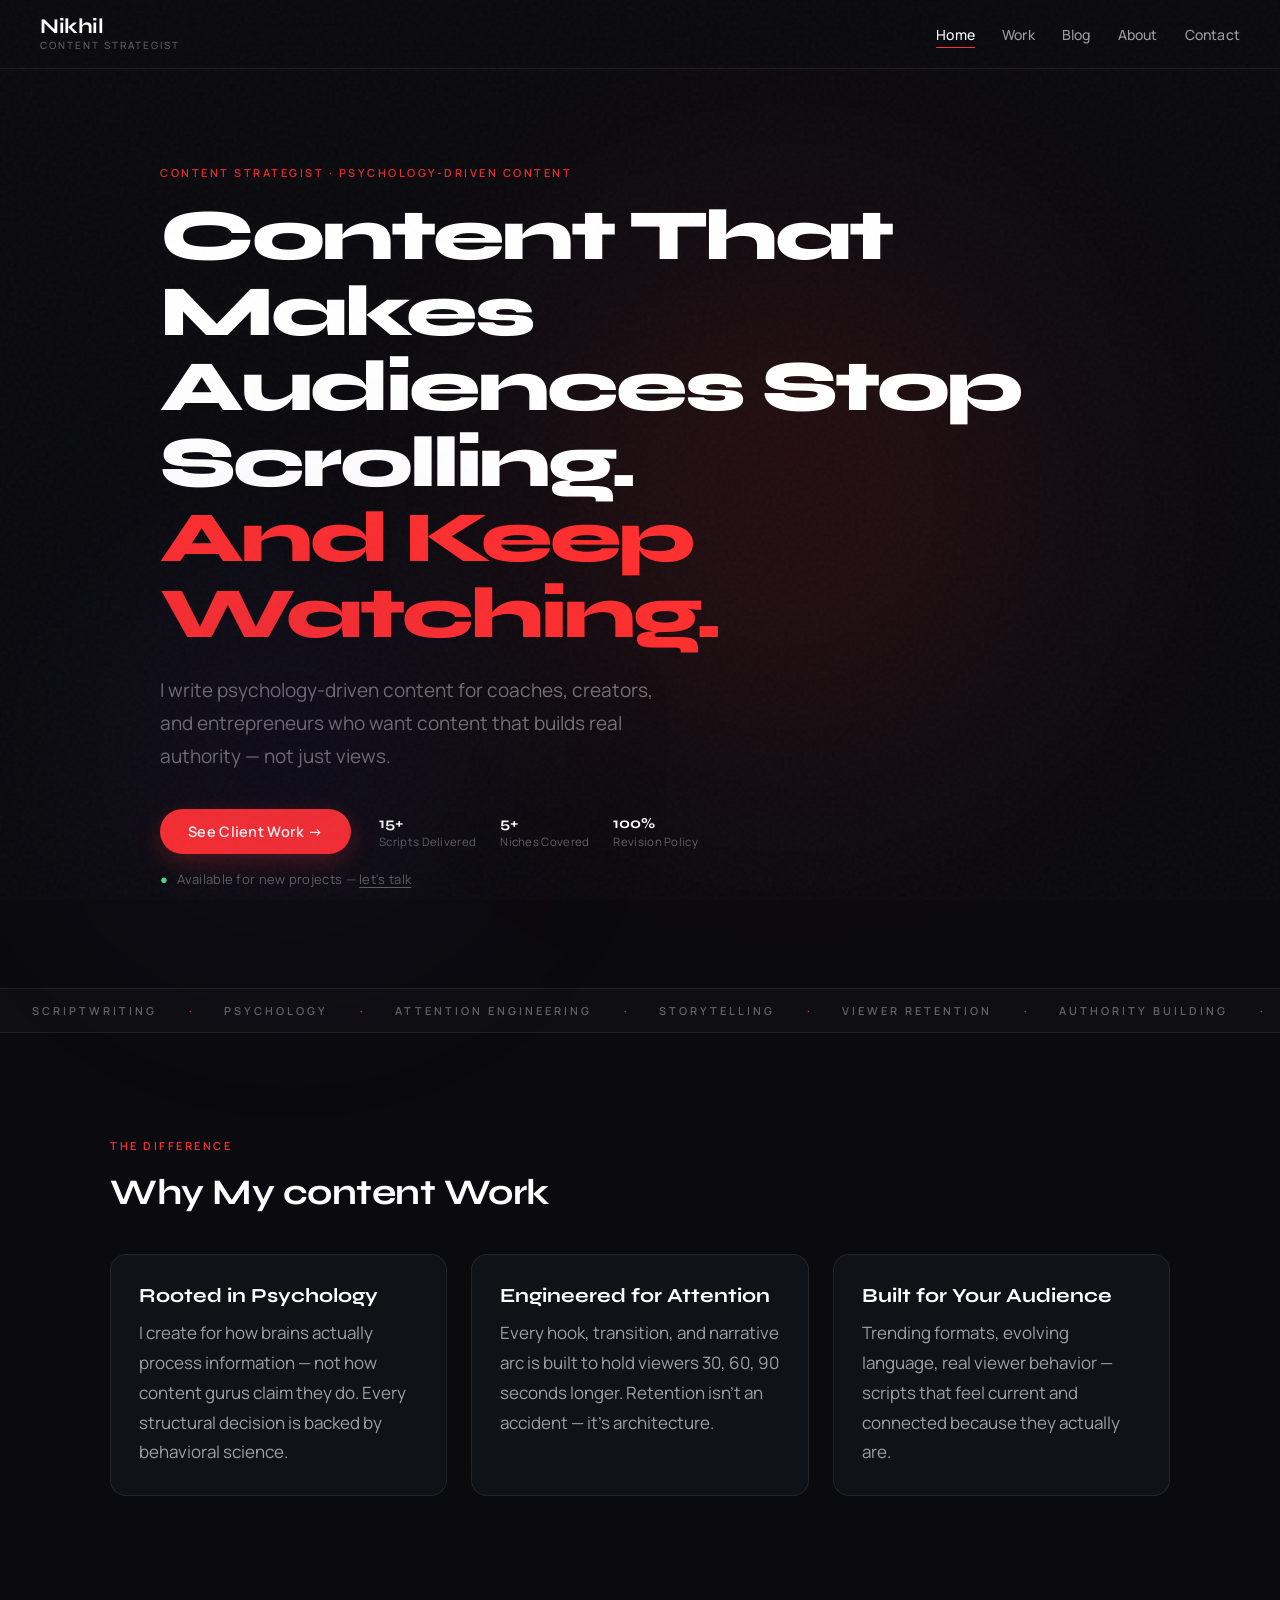
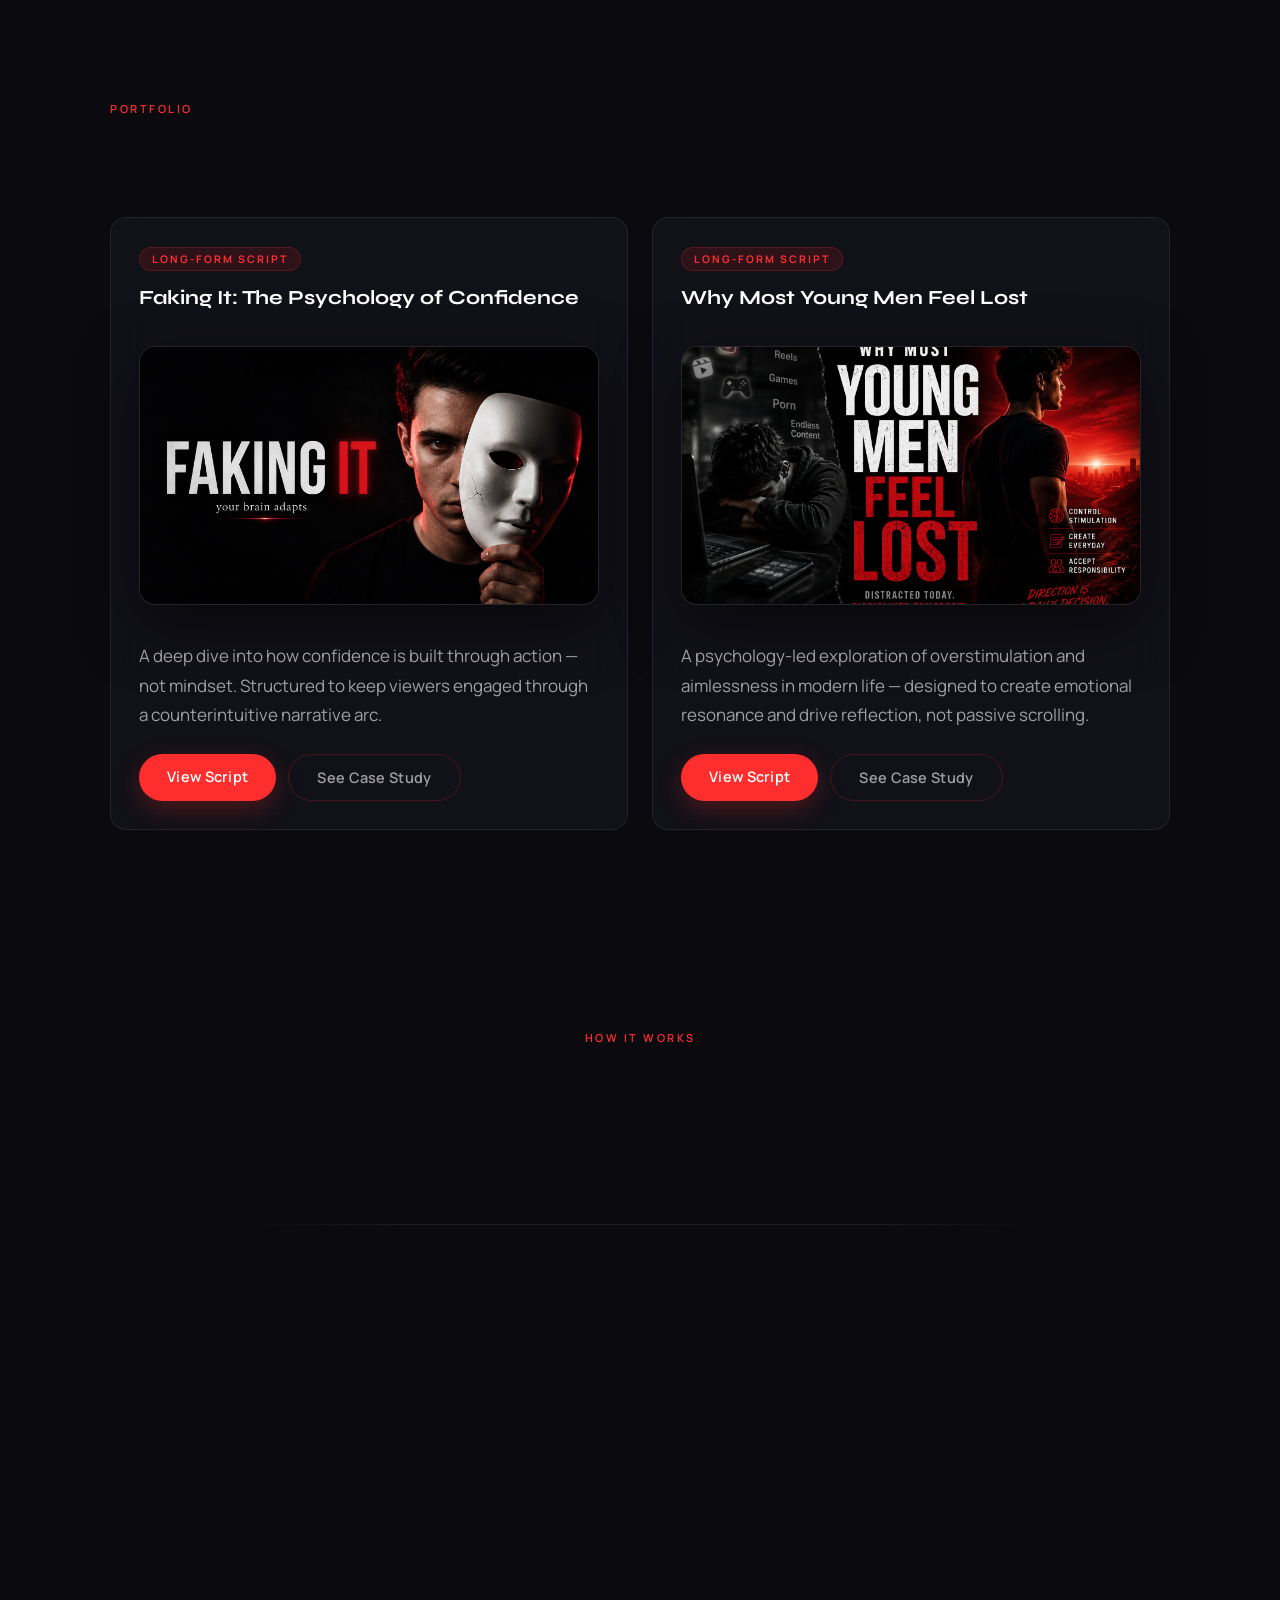
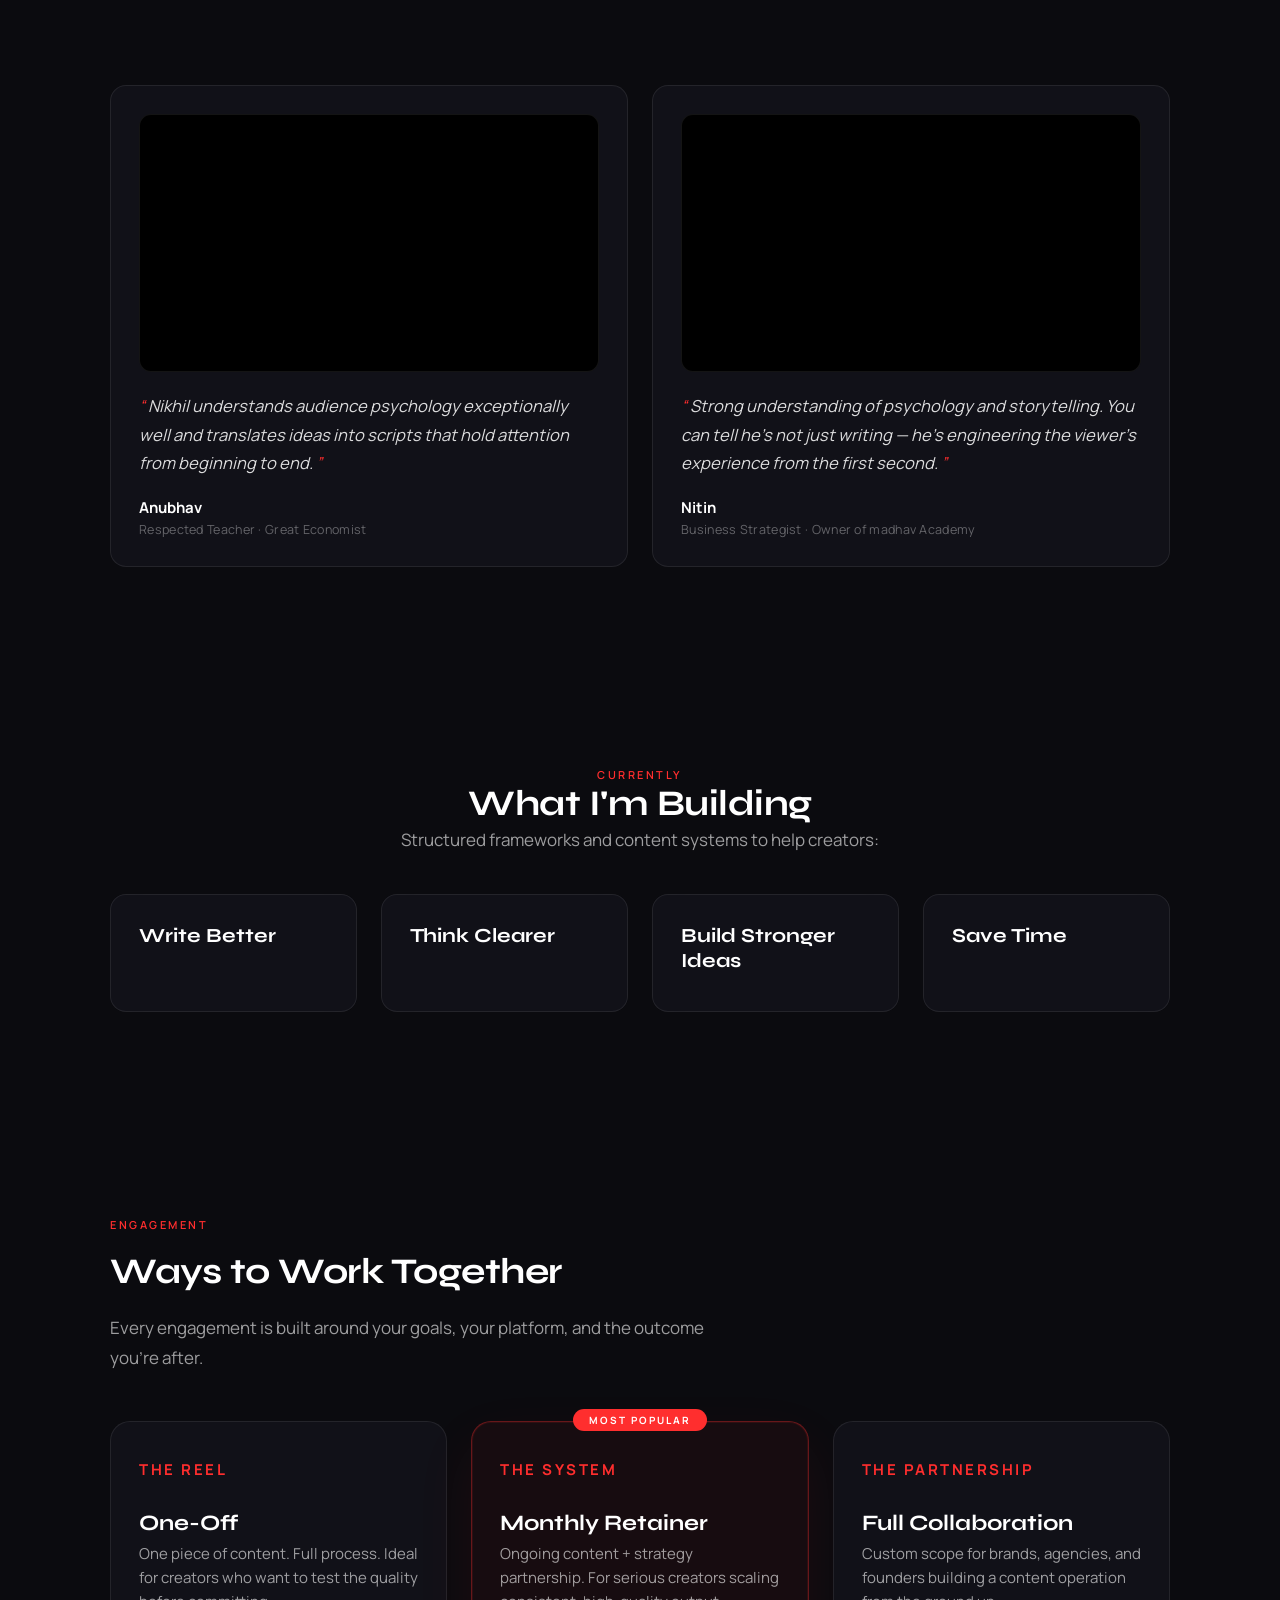
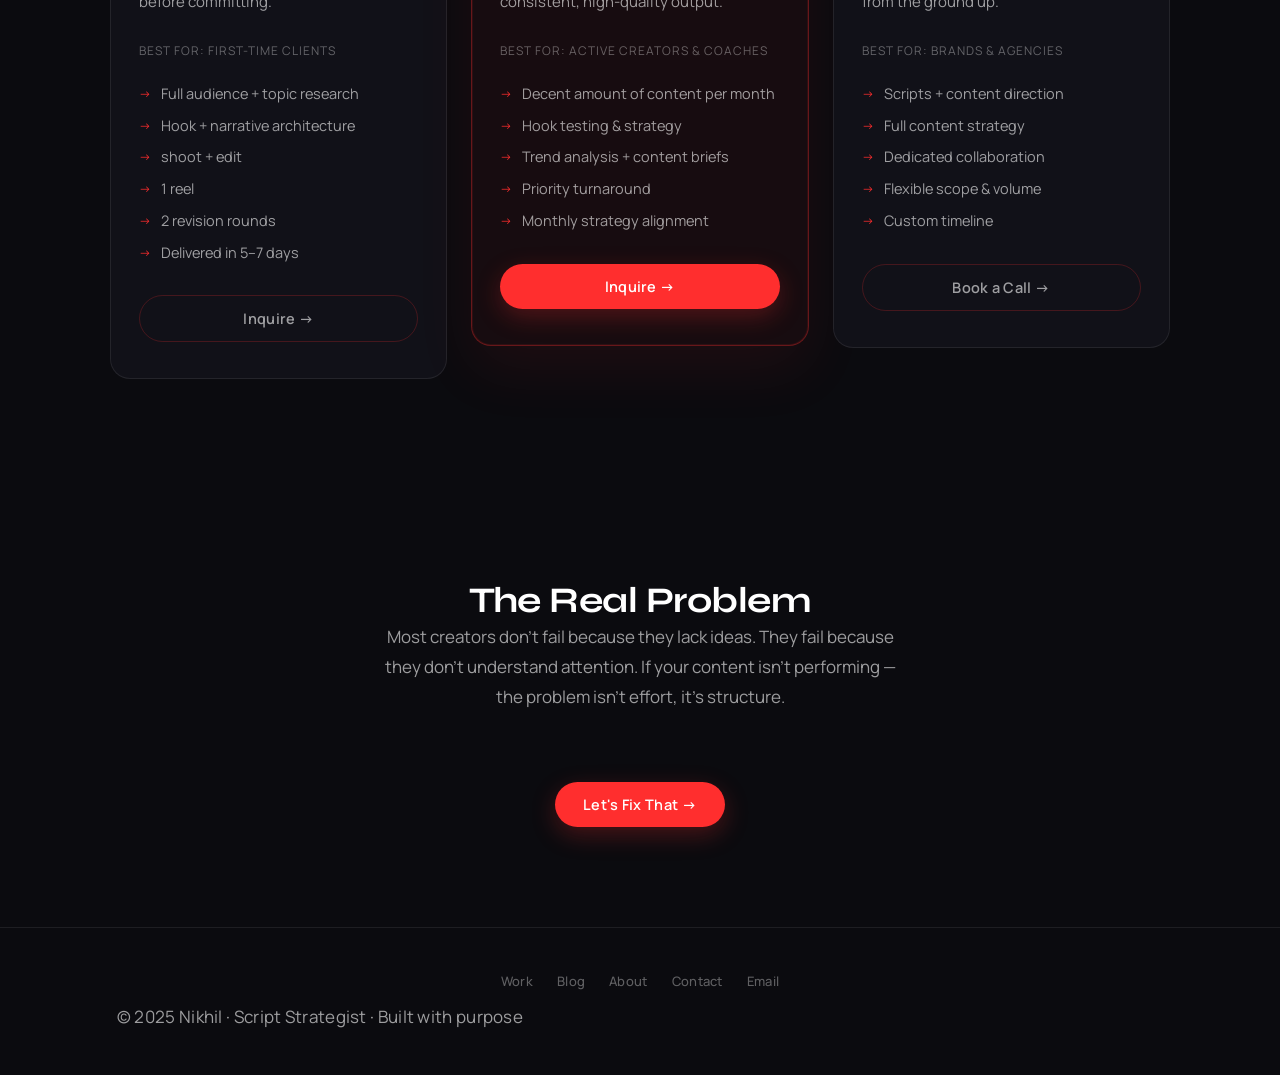
==== index.html @ 1e0948a0 "Merge pull request #1 from nikhildhakad514-cmd/vercel/install-vercel-web-analytics-rspu2h Install Ve" ====
<!doctype html>
<html lang="en">
  <head>
    <meta charset="UTF-8" />
    <meta name="viewport" content="width=device-width, initial-scale=1.0" />
    <title>Nikhil – Content Strategist</title>
    <meta
      name="description"
      content="Psychology-driven content for coaches, creators, and entrepreneurs who want content that builds authority and converts."
    />

    <link rel="stylesheet" href="assets/css/style.css" />
    <link
      href="https://fonts.googleapis.com/css2?family=Syne:wght@700;800&family=Manrope:wght@400;500;600;700&display=swap"
      rel="stylesheet"
    />
    <script defer src="https://cdn.vercel-insights.com/v1/script.js"></script>
  </head>

  <body>
    <div id="progress-bar"></div>
    <div id="nav-overlay" class="nav-overlay"></div>

    <!-- ─── NAV ─────────────────────────────────── -->
    <nav>
      <a href="index.html" class="nav-brand">
        <h2>Nikhil</h2>
        <span>Content Strategist</span>
      </a>
      <div class="nav-links">
        <a href="index.html">Home</a>
        <a href="work.html">Work</a>
        <a href="blog.html">Blog</a>
        <a href="about.html">About</a>
        <a href="contact.html">Contact</a>
      </div>
      <button class="hamburger" id="hamburger" aria-label="Toggle menu">
        <span></span><span></span><span></span>
      </button>
    </nav>

    <!-- ─── HERO ─────────────────────────────────── -->
    <header class="hero">
      <div class="hero-content">
        <span class="eyebrow"
          >Content Strategist · Psychology-Driven Content</span
        >

        <h1>
          Content That Makes<br />
          Audiences Stop Scrolling.
          <span class="highlight">And Keep Watching.</span>
        </h1>

        <p>
          I write psychology-driven content for coaches, creators, and
          entrepreneurs who want content that builds real authority — not just
          views.
        </p>

        <div class="trust-bar">
          <a href="work.html" class="btn">See Client Work →</a>
          <div class="trust-stats">
            <div class="trust-stat">
              <strong>15+</strong>
              <span>Scripts Delivered</span>
            </div>
            <div class="trust-stat">
              <strong>5+</strong>
              <span>Niches Covered</span>
            </div>
            <div class="trust-stat">
              <strong>100%</strong>
              <span>Revision Policy</span>
            </div>
          </div>
        </div>

        <small class="hero-availability">
          <span>●</span> Available for new projects —
          <a
            href="contact.html"
            style="
              color: inherit;
              text-decoration: underline;
              text-underline-offset: 3px;
            "
            >let's talk</a
          >
        </small>
      </div>
    </header>

    <!-- ─── MARQUEE ──────────────────────────────── -->
    <div class="marquee-wrap">
      <div class="marquee-track">
        <!-- duplicated for seamless loop -->
        <span>Scriptwriting</span><span class="dot">·</span>
        <span>Psychology</span><span class="dot">·</span>
        <span>Attention Engineering</span><span class="dot">·</span>
        <span>Storytelling</span><span class="dot">·</span>
        <span>Viewer Retention</span><span class="dot">·</span>
        <span>Authority Building</span><span class="dot">·</span>
        <span>Hook Architecture</span><span class="dot">·</span>
        <span>Content Strategy</span><span class="dot">·</span>
        <span>Scriptwriting</span><span class="dot">·</span>
        <span>Psychology</span><span class="dot">·</span>
        <span>Attention Engineering</span><span class="dot">·</span>
        <span>Storytelling</span><span class="dot">·</span>
        <span>Viewer Retention</span><span class="dot">·</span>
        <span>Authority Building</span><span class="dot">·</span>
        <span>Hook Architecture</span><span class="dot">·</span>
        <span>Content Strategy</span><span class="dot">·</span>
      </div>
    </div>

    <!-- ─── WHY MY CONTENT WORKS ───────────────────── -->
    <section class="section">
      <span class="eyebrow reveal">The Difference</span>
      <h2 class="reveal">Why My content Work</h2>

      <div class="grid">
        <div class="card reveal delay-1">
          <h3>Rooted in Psychology</h3>
          <p>
            I create for how brains actually process information — not how
            content gurus claim they do. Every structural decision is backed by
            behavioral science.
          </p>
        </div>

        <div class="card reveal delay-2">
          <h3>Engineered for Attention</h3>
          <p>
            Every hook, transition, and narrative arc is built to hold viewers
            30, 60, 90 seconds longer. Retention isn't an accident — it's
            architecture.
          </p>
        </div>

        <div class="card reveal delay-3">
          <h3>Built for Your Audience</h3>
          <p>
            Trending formats, evolving language, real viewer behavior — scripts
            that feel current and connected because they actually are.
          </p>
        </div>
      </div>
    </section>

    <!-- ─── FEATURED WORK ────────────────────────── -->
    <section class="section">
      <span class="eyebrow reveal">Portfolio</span>
      <h2 class="reveal">Featured Work</h2>

      <div class="grid featured">
        <div class="card reveal delay-1">
          <span class="pill">Long-Form Script</span>
          <h3>Faking It: The Psychology of Confidence</h3>
          <div class="media">
            <img
              src="assets/images/thumbnails/confidence-thumbnail.png"
              alt="Faking It — Psychology of Confidence"
            />
          </div>
          <p>
            A deep dive into how confidence is built through action — not
            mindset. Structured to keep viewers engaged through a
            counterintuitive narrative arc.
          </p>
          <div class="btn-group">
            <a
              href="https://docs.google.com/document/d/1W8Jc-2mYIOs7IJUMzt-JhUvn9xzqc0jj/edit?usp=sharing&ouid=113251071413634714979&rtpof=true&sd=true"
              class="btn"
              target="_blank"
              rel="noopener"
              >View Script</a
            >
            <a href="work.html" class="btn btn-outline">See Case Study</a>
          </div>
        </div>

        <div class="card reveal delay-2">
          <span class="pill">Long-Form Script</span>
          <h3>Why Most Young Men Feel Lost</h3>
          <div class="media">
            <img
              src="assets/images/thumbnails/young-man-mindset-thumbnail.png"
              alt="Why Most Young Men Feel Lost"
            />
          </div>
          <p>
            A psychology-led exploration of overstimulation and aimlessness in
            modern life — designed to create emotional resonance and drive
            reflection, not passive scrolling.
          </p>
          <div class="btn-group">
            <a
              href="https://www.notion.so/Why-Most-Young-Men-Feel-Lost-314af10f981580dea0f2f09f4585be9f?source=copy_link"
              class="btn"
              target="_blank"
              rel="noopener"
              >View Script</a
            >
            <a href="work.html" class="btn btn-outline">See Case Study</a>
          </div>
        </div>
      </div>
    </section>

    <!-- ─── PROCESS ──────────────────────────────── -->
    <section class="section">
      <span
        class="eyebrow reveal center-text"
        style="display: block; text-align: center"
        >How It Works</span
      >
      <h2 class="reveal center-text">My Process</h2>
      <p class="center-text reveal delay-1">
        Every script follows a structured, research-first process — built for
        your audience, your platform, and your goals.
      </p>

      <div class="process-steps">
        <div class="process-step reveal delay-1">
          <div class="step-num">01</div>
          <h3>Research</h3>
          <p>
            Deep dive into your audience's psychology, pain points, and
            vocabulary.
          </p>
        </div>
        <div class="process-step reveal delay-2">
          <div class="step-num">02</div>
          <h3>Architect</h3>
          <p>
            Build the hook, narrative arc, and retention structure before
            writing a word.
          </p>
        </div>
        <div class="process-step reveal delay-3">
          <div class="step-num">03</div>
          <h3>Create</h3>
          <p>Draft with precision — every line earns its place or gets cut.</p>
        </div>
        <div class="process-step reveal delay-4">
          <div class="step-num">04</div>
          <h3>Refine</h3>
          <p>
            Two revision rounds included. Delivered sharp, clear, and ready to
            record.
          </p>
        </div>
      </div>
    </section>

    <!-- ─── TESTIMONIALS ─────────────────────────── -->
    <section class="section">
      <span class="eyebrow reveal">Social Proof</span>
      <h2 class="reveal">What Clients Say</h2>

      <div class="grid two-col">
        <div class="testimonial-card reveal delay-3">
          <div class="testimonial-video-wrap">
            <iframe
              width="560"
              height="315"
              src="https://www.youtube.com/embed/wnYADDPCLY8?si=pJ6XWV5UQhSWkf2z"
              title="YouTube video player"
              frameborder="0"
              allow="
                accelerometer;
                autoplay;
                clipboard-write;
                encrypted-media;
                gyroscope;
                picture-in-picture;
                web-share;
              "
              referrerpolicy="strict-origin-when-cross-origin"
              allowfullscreen
            ></iframe>
          </div>

          <p class="testimonial-quote">
            Nikhil understands audience psychology exceptionally well and
            translates ideas into scripts that hold attention from beginning to
            end.
          </p>

          <div class="testimonial-author">
            <strong>Anubhav</strong>
            <span>Respected Teacher · Great Economist </span>
          </div>
        </div>

        <div class="testimonial-card reveal delay-2">
          <div class="testimonial-video-wrap">
            <iframe
              src="https://www.youtube-nocookie.com/embed/ZOKlUUbSlhQ"
              title="Nitin Testimonial"
              loading="lazy"
              allow="
                accelerometer;
                autoplay;
                clipboard-write;
                encrypted-media;
                gyroscope;
                picture-in-picture;
                web-share;
              "
              allowfullscreen
            >
            </iframe>
          </div>

          <p class="testimonial-quote">
            Strong understanding of psychology and storytelling. You can tell
            he's not just writing — he's engineering the viewer's experience
            from the first second.
          </p>

          <div class="testimonial-author">
            <strong>Nitin</strong>
            <span>Business Strategist · Owner of madhav Academy</span>
          </div>
        </div>
      </div>
    </section>

    <!-- ─── WHAT I'M BUILDING ─────────────────────── -->
    <section class="section">
      <span
        class="eyebrow reveal center-text"
        style="display: block; text-align: center"
        >Currently</span
      >
      <h2 class="reveal center-text">What I'm Building</h2>
      <p class="center-text reveal delay-1">
        Structured frameworks and content systems to help creators:
      </p>
      <div class="grid building">
        <div class="card reveal delay-1"><h3>Write Better</h3></div>
        <div class="card reveal delay-2"><h3>Think Clearer</h3></div>
        <div class="card reveal delay-3"><h3>Build Stronger Ideas</h3></div>
        <div class="card reveal delay-4"><h3>Save Time</h3></div>
      </div>
    </section>

    <!-- ─── PACKAGES ─────────────────────────────── -->
    <section class="section">
      <span class="eyebrow reveal">Engagement</span>
      <h2 class="reveal">Ways to Work Together</h2>
      <p class="reveal delay-1">
        Every engagement is built around your goals, your platform, and the
        outcome you're after.
      </p>

      <div class="packages-grid">
        <!-- TIER 1 -->
        <div class="package-card reveal delay-1">
          <p class="package-name">The Reel</p>
          <h3>One-Off</h3>
          <p>
            One piece of content. Full process. Ideal for creators who want to
            test the quality before committing.
          </p>
          <span class="package-ideal">Best for: first-time clients</span>
          <ul class="package-features">
            <li>Full audience + topic research</li>
            <li>Hook + narrative architecture</li>
            <li>shoot + edit</li>
            <li>1 reel</li>
            <li>2 revision rounds</li>
            <li>Delivered in 5–7 days</li>
          </ul>
          <a href="contact.html" class="btn btn-outline">Inquire →</a>
        </div>

        <!-- TIER 2 — POPULAR -->
        <div class="package-card popular reveal delay-2">
          <div class="popular-badge">Most Popular</div>
          <p class="package-name">The System</p>
          <h3>Monthly Retainer</h3>
          <p>
            Ongoing content + strategy partnership. For serious creators scaling
            consistent, high-quality output.
          </p>
          <span class="package-ideal"
            >Best for: active creators &amp; coaches</span
          >
          <ul class="package-features">
            <li>Decent amount of content per month</li>
            <li>Hook testing &amp; strategy</li>
            <li>Trend analysis + content briefs</li>
            <li>Priority turnaround</li>
            <li>Monthly strategy alignment</li>
          </ul>
          <a href="contact.html" class="btn">Inquire →</a>
        </div>

        <!-- TIER 3 -->
        <div class="package-card reveal delay-3">
          <p class="package-name">The Partnership</p>
          <h3>Full Collaboration</h3>
          <p>
            Custom scope for brands, agencies, and founders building a content
            operation from the ground up.
          </p>
          <span class="package-ideal">Best for: brands &amp; agencies</span>
          <ul class="package-features">
            <li>Scripts + content direction</li>
            <li>Full content strategy</li>
            <li>Dedicated collaboration</li>
            <li>Flexible scope &amp; volume</li>
            <li>Custom timeline</li>
          </ul>
          <a href="contact.html" class="btn btn-outline">Book a Call →</a>
        </div>
      </div>
    </section>

    <!-- ─── THE PROBLEM + CTA ─────────────────────── -->
    <section class="section">
      <h2 class="reveal center-text">The Real Problem</h2>
      <p class="center-text reveal delay-1" style="max-width: 520px">
        Most creators don't fail because they lack ideas. They fail because they
        don't understand attention. If your content isn't performing — the
        problem isn't effort, it's structure.
      </p>

      <div style="text-align: center; margin-top: 40px">
        <a href="contact.html" class="btn reveal delay-2">Let's Fix That →</a>
      </div>
    </section>

    <!-- ─── FOOTER ─────────────────────────────────── -->
    <footer class="footer">
      <div class="footer-links">
        <a href="work.html">Work</a>
        <a href="blog.html">Blog</a>
        <a href="about.html">About</a>
        <a href="contact.html">Contact</a>
        <a href="mailto:nikhildhakad514@gmail.com">Email</a>
      </div>
      <p>© 2025 Nikhil · Script Strategist · Built with purpose</p>
    </footer>

    <!-- Sticky mobile CTA -->
    <div class="sticky-cta">
      <a href="contact.html" class="btn">Let's Work Together →</a>
    </div>

    <script src="assets/js/script.js"></script>
  </body>
</html>
---- assets/css/style.css ----
:root {
  --bg: #0b0b0f;
  --surface: #111116;
  --card: rgba(21, 21, 29, 0.7);
  --primary: #ff2e2e;
  --primary-dim: rgba(255, 46, 46, 0.12);
  --text: #ffffff;
  --text-muted: rgba(255, 255, 255, 0.6);
  --text-faint: rgba(255, 255, 255, 0.35);
  --border: rgba(255, 255, 255, 0.08);
  --border-hover: rgba(255, 46, 46, 0.22);
  --glow: rgba(255, 46, 46, 0.15);
  --font-display: "Syne", sans-serif;
  --font-body: "Manrope", sans-serif;
}

* {
  margin: 0;
  padding: 0;
  box-sizing: border-box;
  max-width: 100%;
}

html,
body {
  overflow-x: hidden;
  scroll-behavior: smooth;
}

body {
  font-family: var(--font-body);
  background: var(--bg);
  color: var(--text);
}

/* GRAIN OVERLAY */
body::after {
  content: "";
  position: fixed;
  inset: 0;
  background-image: url("data:image/svg+xml,%3Csvg viewBox='0 0 256 256' xmlns='http://www.w3.org/2000/svg'%3E%3Cfilter id='n'%3E%3CfeTurbulence type='fractalNoise' baseFrequency='0.9' numOctaves='4' stitchTiles='stitch'/%3E%3C/filter%3E%3Crect width='100%25' height='100%25' filter='url(%23n)'/%3E%3C/svg%3E");
  opacity: 0.032;
  pointer-events: none;
  z-index: 9998;
}

/* SCROLL PROGRESS BAR */
#progress-bar {
  position: fixed;
  top: 0;
  left: 0;
  height: 2px;
  width: 0%;
  background: var(--primary);
  z-index: 9999;
  box-shadow: 0 0 12px var(--primary);
  transition: width 0.08s linear;
}

/* ─── TYPOGRAPHY ─────────────────────────────── */

h1,
h2,
h3,
h4 {
  font-family: var(--font-display);
}

h1 {
  font-size: 72px;
  font-weight: 800;
  line-height: 1.05;
  letter-spacing: -3px;
}

h2 {
  font-size: 36px;
  margin-bottom: 20px;
  font-weight: 700;
  letter-spacing: -0.5px;
}

h3 {
  font-size: 20px;
  margin-bottom: 10px;
  font-weight: 700;
}

p {
  font-size: 17px;
  color: var(--text-muted);
  line-height: 1.75;
  max-width: 600px;
  font-weight: 400;
}

/* EYEBROW LABEL */
.eyebrow {
  display: inline-block;
  font-size: 11px;
  font-family: var(--font-body);
  letter-spacing: 2.5px;
  text-transform: uppercase;
  color: var(--primary);
  font-weight: 600;
  margin-bottom: 18px;
  opacity: 0.9;
}

/* ─── NAV ─────────────────────────────────────── */

nav {
  position: fixed;
  width: 100%;
  top: 0;
  padding: 16px 40px;
  display: flex;
  justify-content: space-between;
  align-items: center;
  background: rgba(10, 10, 15, 0.8);
  backdrop-filter: blur(20px);
  -webkit-backdrop-filter: blur(20px);
  z-index: 1000;
  border-bottom: 1px solid var(--border);
}

.nav-brand {
  display: flex;
  flex-direction: column;
  gap: 1px;
  text-decoration: none;
  color: inherit;
}

.nav-brand h2 {
  font-family: var(--font-display);
  font-size: 21px;
  margin-bottom: 0;
  letter-spacing: -0.5px;
  line-height: 1;
}

.nav-brand span {
  font-size: 10px;
  letter-spacing: 2px;
  text-transform: uppercase;
  color: var(--text-faint);
  font-family: var(--font-body);
  font-weight: 500;
}

.nav-links a {
  color: var(--text-muted);
  margin-left: 24px;
  text-decoration: none;
  font-size: 14px;
  font-weight: 500;
  position: relative;
  transition: color 0.25s;
  letter-spacing: 0.2px;
}

.nav-links a::after {
  content: "";
  position: absolute;
  bottom: -4px;
  left: 0;
  width: 0;
  height: 1.5px;
  background: var(--primary);
  transition: width 0.3s ease;
  border-radius: 2px;
}

.nav-links a:hover {
  color: white;
}
.nav-links a:hover::after,
.nav-links a.active::after {
  width: 100%;
}
.nav-links a.active {
  color: white;
}

/* HAMBURGER */
.hamburger {
  display: none;
  flex-direction: column;
  justify-content: center;
  gap: 5px;
  background: none;
  border: none;
  cursor: pointer;
  padding: 6px;
  z-index: 1002;
  flex-shrink: 0;
}

.hamburger span {
  display: block;
  width: 22px;
  height: 2px;
  background: var(--text);
  border-radius: 2px;
  transition: all 0.3s ease;
}

.hamburger.open span:nth-child(1) {
  transform: translateY(7px) rotate(45deg);
}
.hamburger.open span:nth-child(2) {
  opacity: 0;
  transform: scaleX(0);
}
.hamburger.open span:nth-child(3) {
  transform: translateY(-7px) rotate(-45deg);
}

/* ─── HERO ─────────────────────────────────────── */

.hero {
  min-height: 100vh;
  display: flex;
  align-items: center;
  max-width: 1000px;
  margin: auto;
  padding: 160px 20px 100px;
  position: relative;
}

.hero-content {
  animation: heroFadeUp 0.9s cubic-bezier(0.22, 1, 0.36, 1) forwards;
}

@keyframes heroFadeUp {
  from {
    opacity: 0;
    transform: translateY(28px);
  }
  to {
    opacity: 1;
    transform: translateY(0);
  }
}

.hero h1 span.highlight {
  display: block;
  color: var(--primary);
}

.hero > .hero-content > p {
  font-size: 19px;
  margin-top: 22px;
  opacity: 0.7;
  max-width: 520px;
}

/* TRUST BAR */
.trust-bar {
  display: flex;
  align-items: center;
  gap: 28px;
  margin-top: 36px;
  flex-wrap: wrap;
}

.trust-bar .btn {
  margin-top: 0;
}

.trust-stats {
  display: flex;
  gap: 24px;
  flex-wrap: wrap;
}

.trust-stat {
  display: flex;
  flex-direction: column;
  gap: 2px;
}

.trust-stat strong {
  font-size: 15px;
  font-weight: 700;
  color: white;
  font-family: var(--font-display);
}

.trust-stat span {
  font-size: 11.5px;
  color: var(--text-faint);
  letter-spacing: 0.3px;
}

.hero-availability {
  display: block;
  margin-top: 16px;
  font-size: 13px;
  color: var(--text-faint);
  letter-spacing: 0.3px;
}

.hero-availability span {
  color: #4ade80;
  margin-right: 6px;
}

.hero::before {
  content: "";
  position: absolute;
  width: 700px;
  height: 700px;
  background: radial-gradient(circle, rgba(255, 46, 46, 0.18), transparent 70%);
  filter: blur(130px);
  top: 15%;
  left: 65%;
  transform: translateX(-50%);
  animation: glowPulse 8s ease-in-out infinite alternate;
  pointer-events: none;
}

/* secondary cool glow */
.hero::after {
  content: "";
  position: absolute;
  width: 500px;
  height: 500px;
  background: radial-gradient(circle, rgba(60, 30, 120, 0.2), transparent 70%);
  filter: blur(100px);
  top: 50%;
  left: -10%;
  pointer-events: none;
  z-index: 0;
}

@keyframes glowPulse {
  from {
    opacity: 0.4;
    transform: translateX(-50%) scale(0.93);
  }
  to {
    opacity: 0.7;
    transform: translateX(-50%) scale(1.07);
  }
}

/* ─── MARQUEE ─────────────────────────────────── */

.marquee-wrap {
  overflow: hidden;
  border-top: 1px solid var(--border);
  border-bottom: 1px solid var(--border);
  padding: 14px 0;
  background: rgba(255, 255, 255, 0.015);
}

.marquee-track {
  display: flex;
  width: max-content;
  animation: marqueeScroll 28s linear infinite;
  gap: 0;
}

.marquee-track span {
  font-size: 11px;
  letter-spacing: 3px;
  text-transform: uppercase;
  color: var(--text-faint);
  font-weight: 600;
  white-space: nowrap;
  padding: 0 32px;
}

.marquee-track span.dot {
  color: var(--primary);
  padding: 0;
  letter-spacing: 0;
}

@keyframes marqueeScroll {
  from {
    transform: translateX(0);
  }
  to {
    transform: translateX(-50%);
  }
}

/* ─── BUTTON ──────────────────────────────────── */

.btn {
  display: inline-block;
  background: var(--primary);
  padding: 13px 28px;
  border-radius: 999px;
  color: white;
  font-family: var(--font-body);
  font-weight: 600;
  font-size: 14.5px;
  text-decoration: none;
  margin-top: 30px;
  transition: all 0.3s ease;
  box-shadow: 0 8px 24px rgba(255, 46, 46, 0.25);
  letter-spacing: 0.3px;
}

.btn:hover {
  transform: translateY(-3px);
  box-shadow: 0 16px 40px rgba(255, 46, 46, 0.4);
  letter-spacing: 0.5px;
}

.btn-outline {
  background: transparent;
  border: 1px solid var(--border-hover);
  color: var(--text-muted);
  box-shadow: none;
}

.btn-outline:hover {
  background: var(--primary-dim);
  border-color: var(--primary);
  color: white;
  box-shadow: none;
}

.btn-group {
  display: flex;
  flex-wrap: wrap;
  gap: 12px;
  margin-top: 24px;
}

.btn-group .btn {
  margin-top: 0;
}

/* ─── SECTION ─────────────────────────────────── */

.section {
  max-width: 1100px;
  margin: auto;
  padding: 100px 20px;
}

.center-text {
  margin: auto;
  text-align: center;
}

/* ─── GRID ─────────────────────────────────────── */

.grid {
  display: grid;
  grid-template-columns: repeat(3, 1fr);
  gap: 24px;
  margin-top: 40px;
}

.grid.featured {
  grid-template-columns: 1fr 1fr;
}
.grid.building {
  grid-template-columns: repeat(4, 1fr);
}
.grid.two-col {
  grid-template-columns: 1fr 1fr;
}

/* ─── CARD ─────────────────────────────────────── */

.card {
  background: var(--card);
  backdrop-filter: blur(20px);
  -webkit-backdrop-filter: blur(20px);
  border: 1px solid var(--border);
  padding: 28px;
  border-radius: 16px;
  transition: all 0.35s ease;
}

.card:hover {
  transform: translateY(-6px);
  border-color: var(--border-hover);
  box-shadow:
    0 20px 50px rgba(0, 0, 0, 0.5),
    0 0 0 1px rgba(255, 46, 46, 0.08) inset;
}

.card:hover h3 {
  color: var(--primary);
}

/* ─── CATEGORY PILL ───────────────────────────── */

.pill {
  display: inline-block;
  font-size: 10.5px;
  font-family: var(--font-body);
  letter-spacing: 2px;
  text-transform: uppercase;
  font-weight: 700;
  padding: 4px 12px;
  border-radius: 999px;
  background: var(--primary-dim);
  color: var(--primary);
  border: 1px solid rgba(255, 46, 46, 0.2);
  margin-bottom: 14px;
}

.pill.blue {
  background: rgba(59, 130, 246, 0.1);
  color: #93c5fd;
  border-color: rgba(59, 130, 246, 0.2);
}

.pill.green {
  background: rgba(74, 222, 128, 0.08);
  color: #86efac;
  border-color: rgba(74, 222, 128, 0.18);
}

/* ─── MEDIA ─────────────────────────────────────── */

.media {
  width: 100%;
  max-width: 480px;
  aspect-ratio: 16 / 9;
  margin: 36px auto;
  border-radius: 16px;
  overflow: hidden;
  border: 1px solid var(--border);
  background: var(--card);
  box-shadow: 0 20px 60px rgba(0, 0, 0, 0.5);
  transition:
    transform 0.4s ease,
    box-shadow 0.4s ease;
}

.media:hover {
  transform: scale(1.02);
  box-shadow: 0 30px 80px rgba(0, 0, 0, 0.7);
}

.media img,
.media video {
  width: 100%;
  height: 100%;
  object-fit: cover;
  display: block;
}

/* ─── PROCESS STEPS ───────────────────────────── */

.process-steps {
  display: grid;
  grid-template-columns: repeat(4, 1fr);
  gap: 0;
  margin-top: 48px;
  position: relative;
}

.process-steps::before {
  content: "";
  position: absolute;
  top: 28px;
  left: 12.5%;
  right: 12.5%;
  height: 1px;
  background: linear-gradient(
    to right,
    transparent,
    var(--border) 20%,
    var(--border) 80%,
    transparent
  );
  z-index: 0;
}

.process-step {
  display: flex;
  flex-direction: column;
  align-items: center;
  text-align: center;
  padding: 0 16px;
  position: relative;
  z-index: 1;
}

.step-num {
  width: 56px;
  height: 56px;
  border-radius: 50%;
  background: var(--card);
  border: 1px solid var(--border);
  display: flex;
  align-items: center;
  justify-content: center;
  font-size: 13px;
  font-weight: 700;
  color: var(--primary);
  font-family: var(--font-display);
  margin-bottom: 18px;
  transition: all 0.3s ease;
}

.process-step:hover .step-num {
  background: var(--primary-dim);
  border-color: var(--primary);
  box-shadow: 0 0 20px rgba(255, 46, 46, 0.2);
}

.process-step h3 {
  font-size: 16px;
  margin-bottom: 8px;
}

.process-step p {
  font-size: 14px;
  line-height: 1.6;
  max-width: 180px;
}

/* ─── PACKAGES ────────────────────────────────── */

.packages-grid {
  display: grid;
  grid-template-columns: repeat(3, 1fr);
  gap: 24px;
  margin-top: 48px;
  align-items: start;
}

.package-card {
  background: var(--card);
  border: 1px solid var(--border);
  border-radius: 20px;
  padding: 36px 28px;
  position: relative;
  transition: all 0.35s ease;
}

.package-card:hover {
  transform: translateY(-6px);
  border-color: var(--border-hover);
  box-shadow: 0 24px 60px rgba(0, 0, 0, 0.5);
}

.package-card.popular {
  border-color: rgba(255, 46, 46, 0.35);
  background: rgba(255, 46, 46, 0.05);
  box-shadow:
    0 0 0 1px rgba(255, 46, 46, 0.1) inset,
    0 24px 60px rgba(255, 46, 46, 0.08);
}

.package-card.popular:hover {
  box-shadow:
    0 0 0 1px rgba(255, 46, 46, 0.2) inset,
    0 32px 80px rgba(255, 46, 46, 0.15);
}

.popular-badge {
  position: absolute;
  top: -13px;
  left: 50%;
  transform: translateX(-50%);
  background: var(--primary);
  color: white;
  font-size: 10px;
  font-weight: 700;
  letter-spacing: 2px;
  text-transform: uppercase;
  padding: 4px 16px;
  border-radius: 999px;
  white-space: nowrap;
}

.package-name {
  font-size: 12px;
  letter-spacing: 2.5px;
  text-transform: uppercase;
  font-weight: 700;
  color: var(--primary);
  margin-bottom: 8px;
  font-family: var(--font-body);
}

.package-card h3 {
  font-size: 22px;
  margin-bottom: 6px;
}

.package-card > p {
  font-size: 15px;
  margin-bottom: 28px;
  line-height: 1.6;
  max-width: 100%;
}

.package-ideal {
  font-size: 12px !important;
  color: var(--text-faint) !important;
  margin-bottom: 24px !important;
  display: block;
  text-transform: uppercase;
  letter-spacing: 1px;
}

.package-features {
  list-style: none;
  display: flex;
  flex-direction: column;
  gap: 10px;
  margin-bottom: 32px;
}

.package-features li {
  font-size: 14.5px;
  color: var(--text-muted);
  display: flex;
  align-items: flex-start;
  gap: 10px;
  line-height: 1.5;
}

.package-features li::before {
  content: "→";
  color: var(--primary);
  font-size: 12px;
  margin-top: 2px;
  flex-shrink: 0;
}

.package-card .btn {
  width: 100%;
  text-align: center;
  margin-top: 0;
}

/* ─── TESTIMONIALS ───────────────────────────── */

.testimonial-card {
  background: var(--card);
  border: 1px solid var(--border);
  border-radius: 16px;
  padding: 28px;
  transition: all 0.35s ease;
}

.testimonial-card:hover {
  border-color: var(--border-hover);
  transform: translateY(-4px);
  box-shadow: 0 20px 50px rgba(0, 0, 0, 0.4);
}

.testimonial-quote {
  font-size: 16.5px;
  font-style: italic;
  color: rgba(255, 255, 255, 0.85);
  line-height: 1.7;
  margin-bottom: 20px;
  max-width: 100%;
}

.testimonial-quote::before {
  content: "\201C";
  color: var(--primary);
}
.testimonial-quote::after {
  content: "\201D";
  color: var(--primary);
}

.testimonial-author {
  display: flex;
  flex-direction: column;
  gap: 3px;
}

.testimonial-author strong {
  font-size: 15px;
  color: white;
}

.testimonial-author span {
  font-size: 12.5px;
  color: var(--text-faint);
  letter-spacing: 0.3px;
}

.testimonial-video-wrap {
  width: 100%;
  aspect-ratio: 16 / 9;
  border-radius: 12px;
  overflow: hidden;
  border: 1px solid var(--border);
  margin-bottom: 20px;
  background: var(--surface);
}

.testimonial-video-wrap video {
  width: 100%;
  height: 100%;
  object-fit: cover;
  display: block;
}

/* ─── ABOUT STATS ─────────────────────────────── */

.about-stats {
  display: flex;
  gap: 40px;
  flex-wrap: wrap;
  margin: 36px 0;
  padding: 28px 0;
  border-top: 1px solid var(--border);
  border-bottom: 1px solid var(--border);
}

.about-stat strong {
  display: block;
  font-size: 28px;
  font-family: var(--font-display);
  font-weight: 800;
  color: var(--primary);
  letter-spacing: -1px;
  margin-bottom: 2px;
}

.about-stat span {
  font-size: 13px;
  color: var(--text-faint);
  text-transform: uppercase;
  letter-spacing: 1px;
}

/* ─── CASE STUDY ─────────────────────────────── */

.case-study {
  max-width: 800px;
  margin: 0 auto 80px;
}

.case-header {
  margin-bottom: 10px;
}

.case-intro {
  margin-bottom: 20px;
  opacity: 0.8;
}

.case-block {
  margin-top: 25px;
}

.case-metrics {
  display: flex;
  gap: 24px;
  flex-wrap: wrap;
  margin-top: 24px;
  padding: 20px 24px;
  background: var(--primary-dim);
  border: 1px solid rgba(255, 46, 46, 0.15);
  border-radius: 12px;
}

.case-metric {
  display: flex;
  flex-direction: column;
  gap: 2px;
}

.case-metric strong {
  font-size: 18px;
  font-family: var(--font-display);
  font-weight: 800;
  color: white;
}

.case-metric span {
  font-size: 11px;
  color: var(--text-faint);
  text-transform: uppercase;
  letter-spacing: 1px;
}

/* ─── DIVIDER ─────────────────────────────────── */

.divider {
  height: 1px;
  background: linear-gradient(
    to right,
    transparent,
    var(--border) 30%,
    var(--border) 70%,
    transparent
  );
  margin: 80px 0;
}

/* ─── BLOG LIST ───────────────────────────────── */

.blog-list {
  display: flex;
  flex-direction: column;
  gap: 16px;
  margin-top: 48px;
}

.blog-item {
  display: flex;
  justify-content: space-between;
  align-items: center;
  background: var(--card);
  border: 1px solid var(--border);
  border-radius: 16px;
  padding: 28px 32px;
  text-decoration: none;
  color: inherit;
  transition: all 0.3s ease;
  gap: 20px;
}

.blog-item:hover {
  transform: translateX(6px);
  border-color: rgba(255, 46, 46, 0.25);
  box-shadow:
    -4px 0 0 0 var(--primary),
    0 16px 40px rgba(0, 0, 0, 0.4);
}

.blog-item-left h3 {
  color: var(--text);
  line-height: 1.35;
  word-break: break-word;
  font-size: 20px;
  margin-bottom: 8px;
  transition: color 0.3s;
}

.blog-item:hover .blog-item-left h3 {
  color: var(--primary);
}

.blog-meta {
  display: flex;
  align-items: center;
  gap: 14px;
}

.blog-item-left .meta {
  color: var(--text-faint);
  font-size: 13px;
  font-weight: 500;
  margin: 0;
  max-width: unset;
}

.blog-arrow {
  color: var(--primary);
  font-size: 22px;
  flex-shrink: 0;
  opacity: 0;
  transform: translateX(-10px);
  transition: all 0.3s ease;
}

.blog-item:hover .blog-arrow {
  opacity: 1;
  transform: translateX(0);
}

/* ─── FOOTER ──────────────────────────────────── */

.footer {
  text-align: center;
  padding: 44px 20px;
  color: var(--text-faint);
  border-top: 1px solid var(--border);
  font-size: 13.5px;
  font-weight: 500;
  letter-spacing: 0.3px;
}

.footer-links {
  display: flex;
  justify-content: center;
  gap: 24px;
  margin-bottom: 12px;
  flex-wrap: wrap;
}

.footer-links a {
  color: var(--text-faint);
  text-decoration: none;
  font-size: 13px;
  transition: color 0.25s;
}

.footer-links a:hover {
  color: white;
}

/* ─── STICKY MOBILE CTA ──────────────────────── */

.sticky-cta {
  display: none;
  position: fixed;
  bottom: 0;
  left: 0;
  right: 0;
  padding: 14px 20px;
  background: rgba(10, 10, 15, 0.95);
  backdrop-filter: blur(20px);
  border-top: 1px solid var(--border);
  z-index: 990;
  transform: translateY(100%);
  transition: transform 0.4s cubic-bezier(0.22, 1, 0.36, 1);
}

.sticky-cta.visible {
  transform: translateY(0);
}

.sticky-cta .btn {
  width: 100%;
  text-align: center;
  margin-top: 0;
  padding: 14px;
}

/* ─── REVEAL ANIMATIONS ─────────────────────── */

.reveal {
  opacity: 0;
  transform: translateY(28px);
  transition:
    opacity 0.65s cubic-bezier(0.22, 1, 0.36, 1),
    transform 0.65s cubic-bezier(0.22, 1, 0.36, 1);
}

.reveal.active {
  opacity: 1;
  transform: translateY(0);
}

.delay-1 {
  transition-delay: 0.08s;
}
.delay-2 {
  transition-delay: 0.16s;
}
.delay-3 {
  transition-delay: 0.24s;
}
.delay-4 {
  transition-delay: 0.32s;
}
.delay-5 {
  transition-delay: 0.4s;
}

/* ─── NAV OVERLAY ────────────────────────────── */

.nav-overlay {
  display: none;
  position: fixed;
  inset: 0;
  background: rgba(0, 0, 0, 0.5);
  z-index: 999;
}

/* ─── RESPONSIVE ──────────────────────────────── */

@media (max-width: 900px) {
  h1 {
    font-size: 44px;
    letter-spacing: -1.5px;
  }
  h2 {
    font-size: 28px;
  }

  .grid {
    grid-template-columns: 1fr;
  }
  .grid.featured {
    grid-template-columns: 1fr;
  }
  .grid.building {
    grid-template-columns: repeat(2, 1fr);
  }
  .grid.two-col {
    grid-template-columns: 1fr;
  }
  .packages-grid {
    grid-template-columns: 1fr;
  }
  .process-steps {
    grid-template-columns: repeat(2, 1fr);
    gap: 24px;
  }
  .process-steps::before {
    display: none;
  }

  .hero {
    padding: 140px 20px 80px;
  }

  nav {
    padding: 16px 24px;
  }

  .hamburger {
    display: flex;
  }

  .nav-links {
    position: fixed;
    top: 0;
    right: -100%;
    height: 100vh;
    width: min(72%, 300px);
    background: rgba(10, 10, 15, 0.97);
    backdrop-filter: blur(24px);
    -webkit-backdrop-filter: blur(24px);
    flex-direction: column;
    justify-content: center;
    align-items: center;
    gap: 36px;
    transition: right 0.4s cubic-bezier(0.22, 1, 0.36, 1);
    border-left: 1px solid var(--border);
    display: flex;
  }

  .nav-links.open {
    right: 0;
  }
  .nav-links a {
    margin-left: 0;
    font-size: 18px;
  }

  .nav-overlay.open {
    display: block;
  }

  .case-study {
    margin-bottom: 60px;
  }

  .blog-item {
    padding: 22px 24px;
  }

  .trust-bar {
    gap: 20px;
  }
  .trust-stats {
    gap: 16px;
  }

  .sticky-cta {
    display: block;
  }

  .about-stats {
    gap: 28px;
  }

  .package-card {
    padding: 28px 22px;
  }
}

@media (max-width: 480px) {
  h1 {
    font-size: 36px;
    letter-spacing: -1px;
  }

  .grid.building {
    grid-template-columns: 1fr 1fr;
  }
  .process-steps {
    grid-template-columns: 1fr;
  }

  .btn {
    padding: 13px 22px;
    font-size: 14px;
  }

  .trust-stats {
    flex-direction: column;
    gap: 10px;
  }

  .case-metrics {
    flex-direction: column;
    gap: 16px;
  }

  .about-stats {
    flex-direction: column;
    gap: 20px;
  }
}
/* ─────────────────────────────────────────────
   VIDEO REEL SECTION
───────────────────────────────────────────── */

.video-reel-section {
  padding-top: 40px;
}

.video-reel {
  display: flex;
  flex-wrap: nowrap;

  gap: 24px;

  overflow-x: auto;
  overflow-y: hidden;

  width: 100%;

  padding: 24px 0 20px;

  scroll-snap-type: x mandatory;
  -webkit-overflow-scrolling: touch;

  scrollbar-width: none;
}

.video-reel::-webkit-scrollbar {
  display: none;
}

.video-card {
  flex: 0 0 auto;

  scroll-snap-align: start;

  background: var(--card);

  border: 1px solid var(--border);

  border-radius: 20px;

  overflow: hidden;

  transition:
    transform 0.35s ease,
    border-color 0.35s ease,
    box-shadow 0.35s ease;
}

.video-card:hover {
  transform: translateY(-6px);
  border-color: var(--border-hover);

  box-shadow:
    0 24px 60px rgba(0, 0, 0, 0.45),
    0 0 0 1px rgba(255, 46, 46, 0.08) inset;
}

/* LANDSCAPE VIDEOS */

.video-card.landscape {
  width: 540px;
}

/* PORTRAIT VIDEOS */

.video-card.portrait {
  width: 290px;
}

.video-card.landscape video {
  aspect-ratio: 16 / 9;
}

.video-card.portrait video {
  aspect-ratio: 9 / 16;
}

/* VIDEO STYLE */

.video-card video {
  width: 100%;
  display: block;
  object-fit: cover;
  background: #000;
  cursor: pointer;
  transition: transform 0.4s ease;
}

.video-card:hover video {
  transform: scale(1.02);
}

/* VIDEO INFO */

.video-info {
  padding: 20px;
}

.video-info h3 {
  margin-bottom: 8px;
  font-size: 18px;
}

.video-info p {
  font-size: 14px;
  line-height: 1.6;
  max-width: 100%;
}

/* TESTIMONIAL VIDEO FIX */

.testimonial-video-wrap {
  width: 100%;
  aspect-ratio: 16 / 9;
  overflow: hidden;
  border-radius: 12px;
  border: 1px solid var(--border);
  background: #000;
  margin-bottom: 20px;
}

.testimonial-video-wrap iframe {
  width: 100%;
  height: 100%;
  display: block;
  border: none;
}

/* MOBILE */

@media (max-width: 768px) {
  .video-card.landscape {
    width: 88vw;
  }

  .video-card.portrait {
    width: 62vw;
  }
}
.blog-item-left {
  flex: 1;
  min-width: 0;
}
.blog-arrow {
  display: flex;
  align-items: center;
  justify-content: center;
}
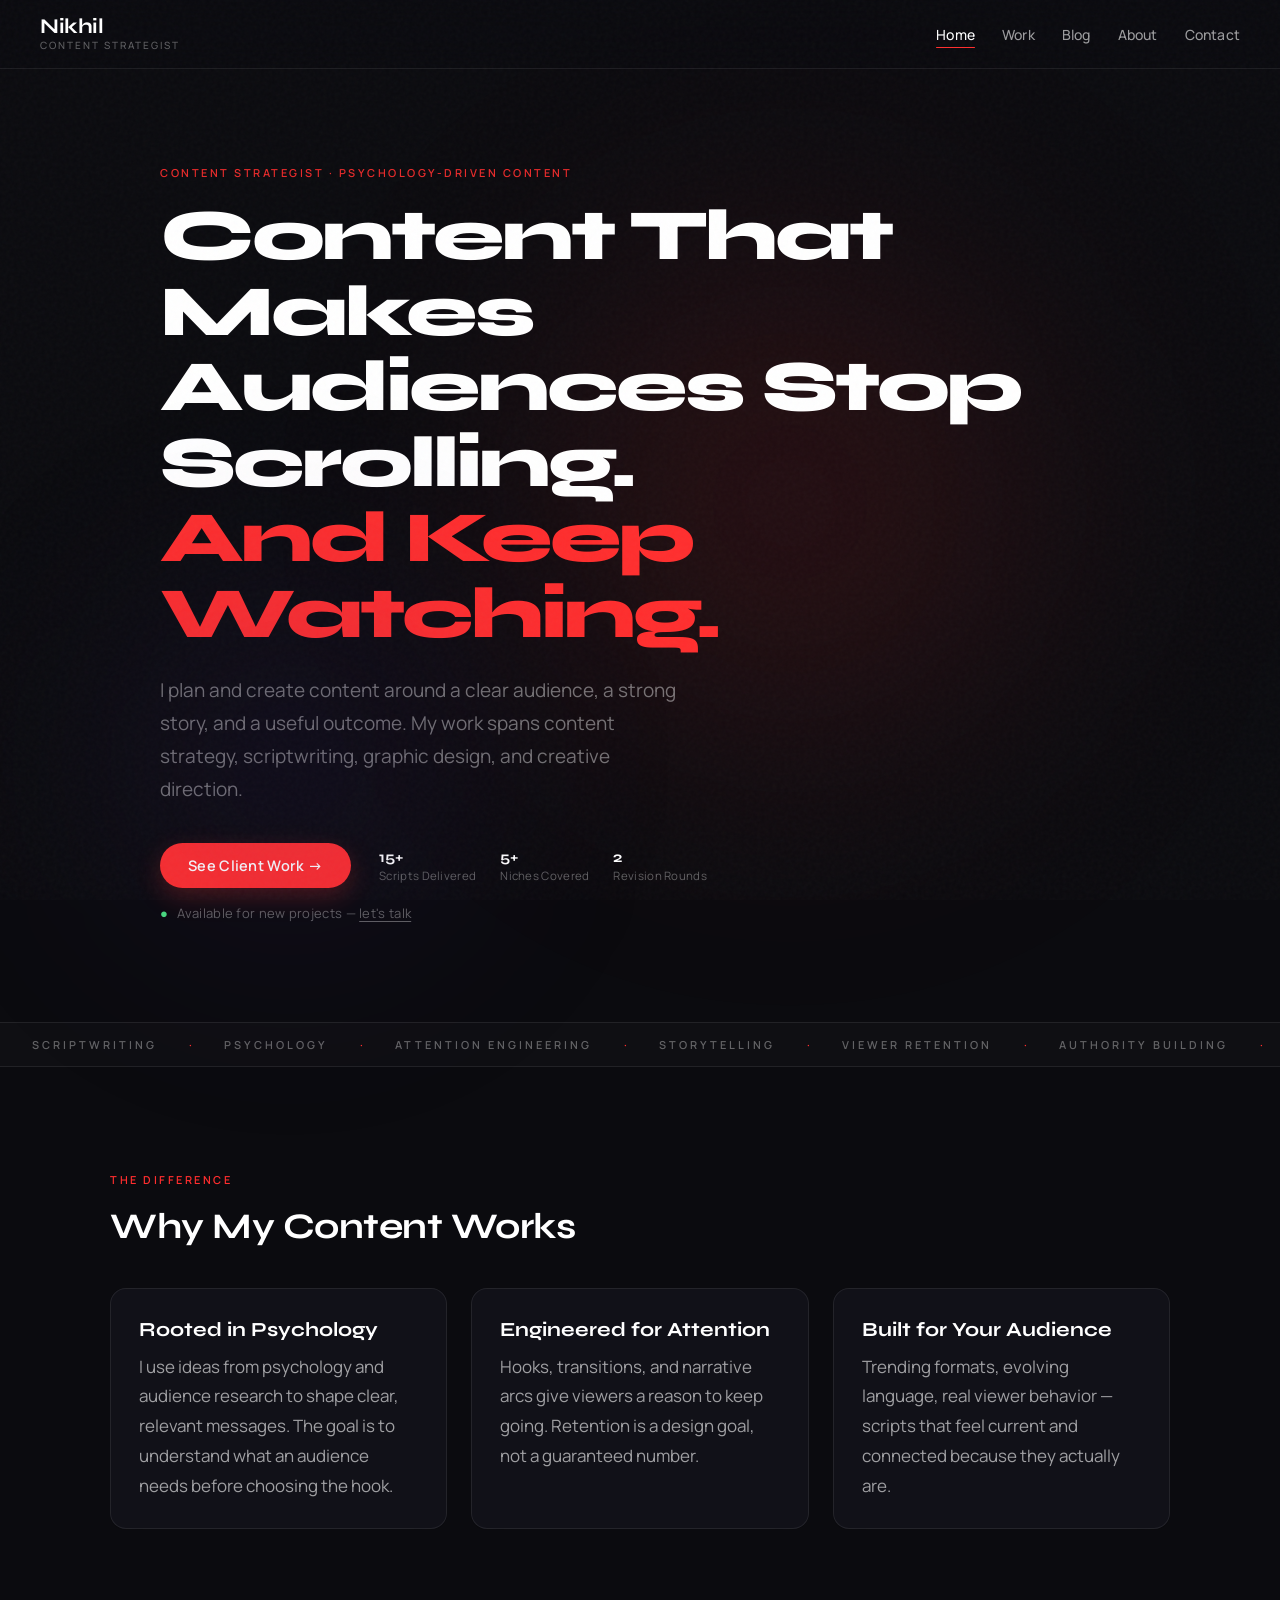
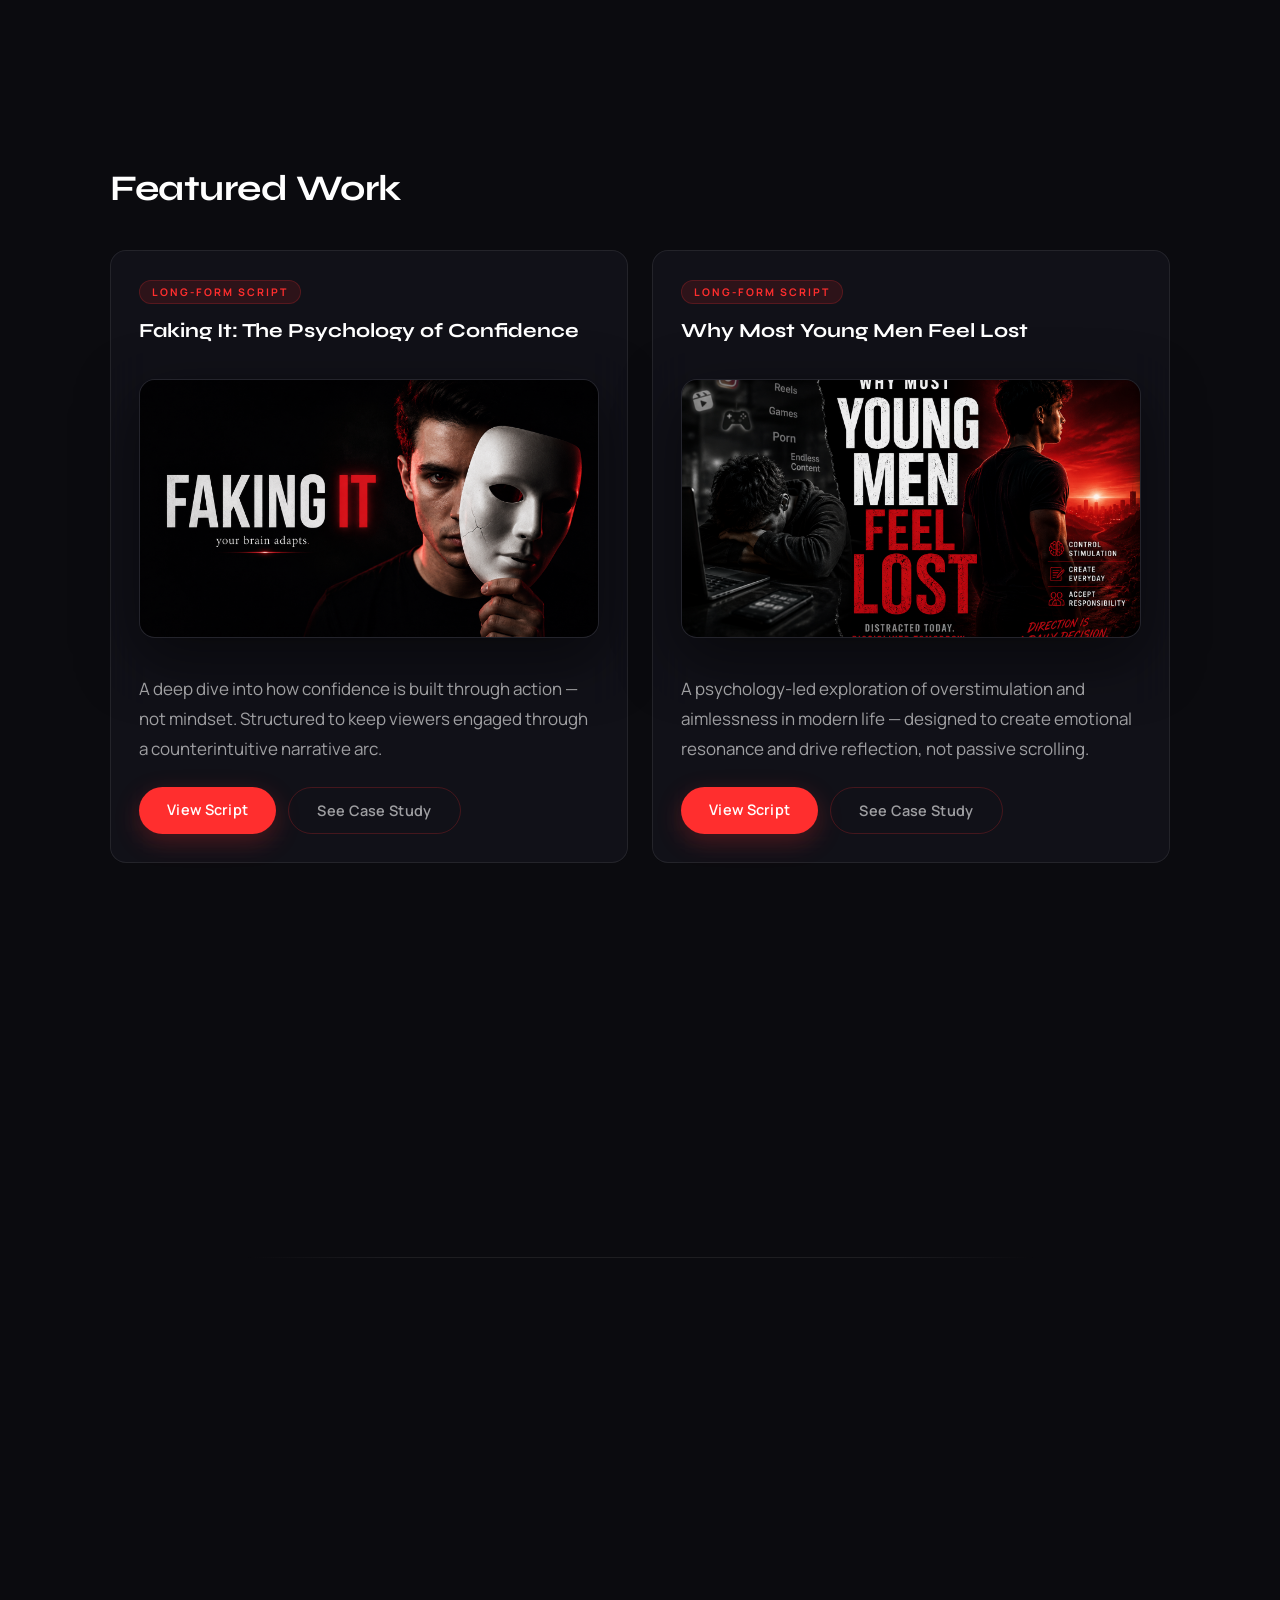
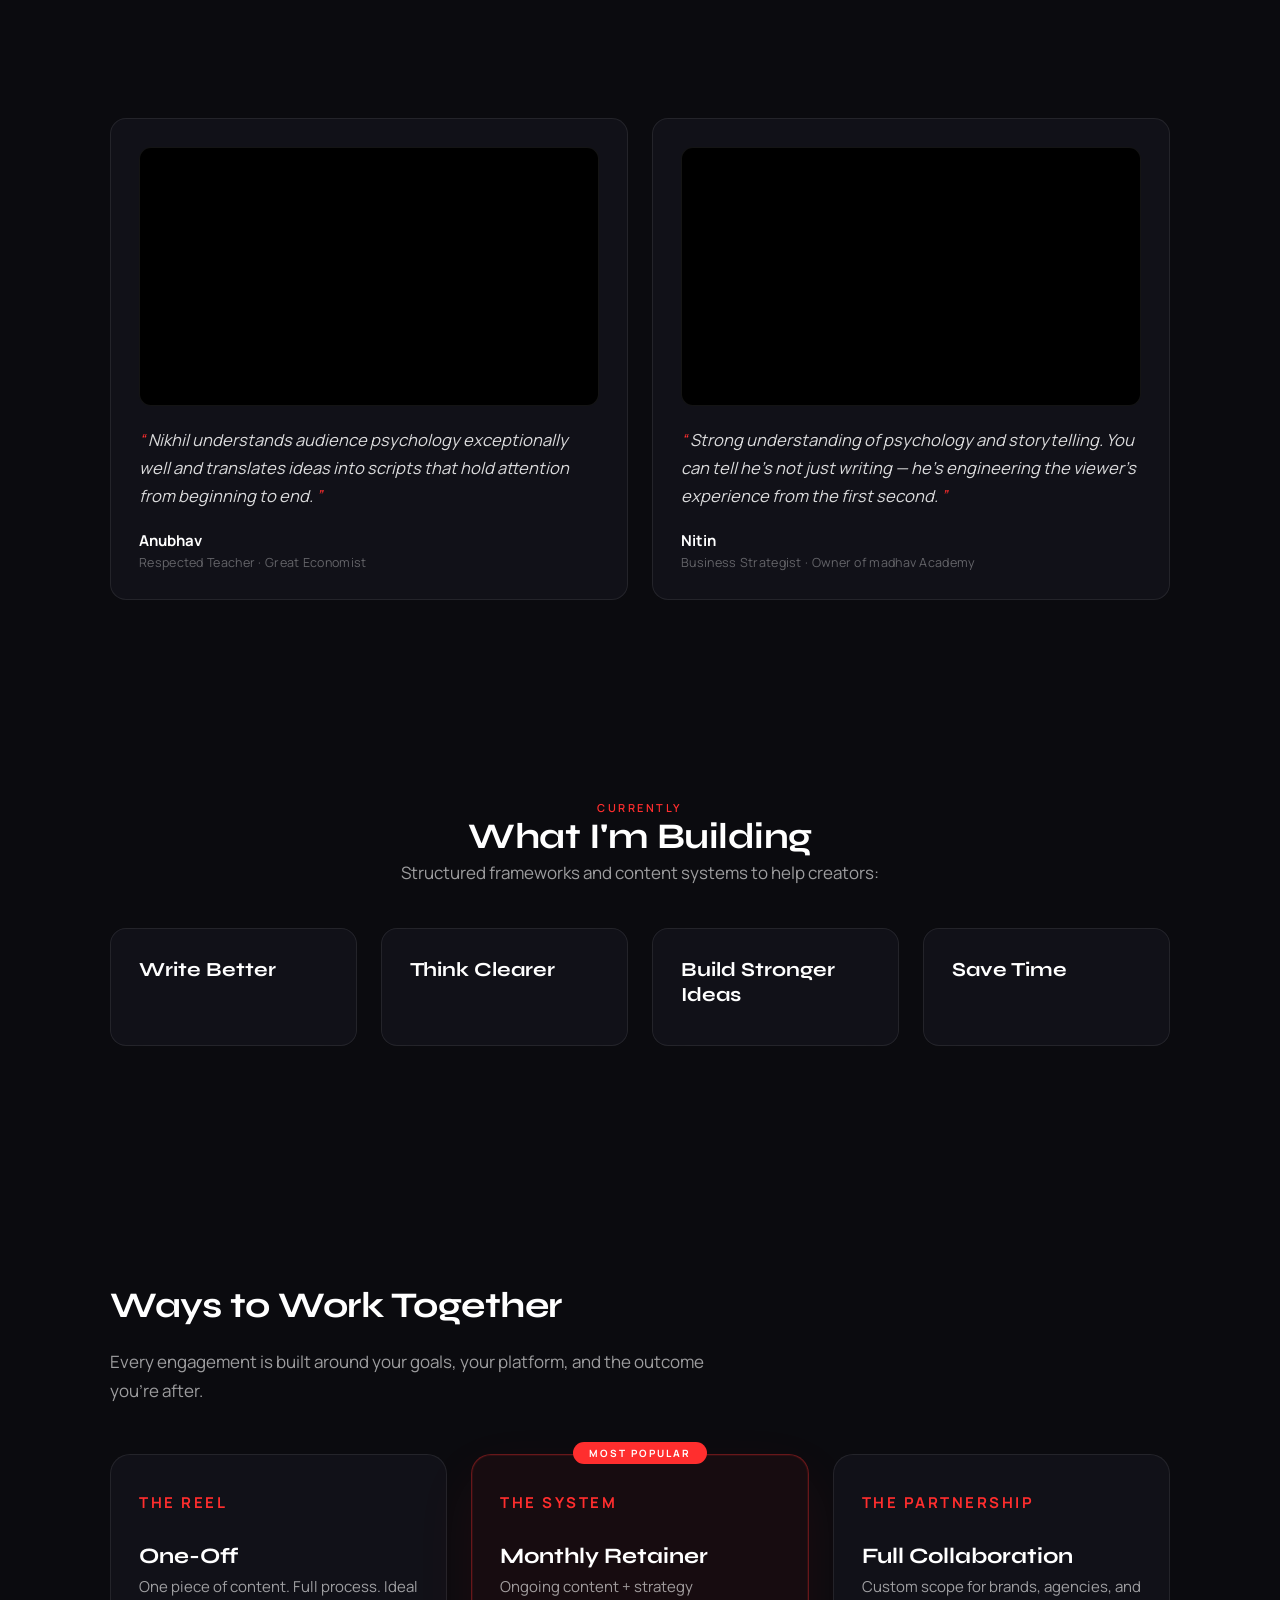
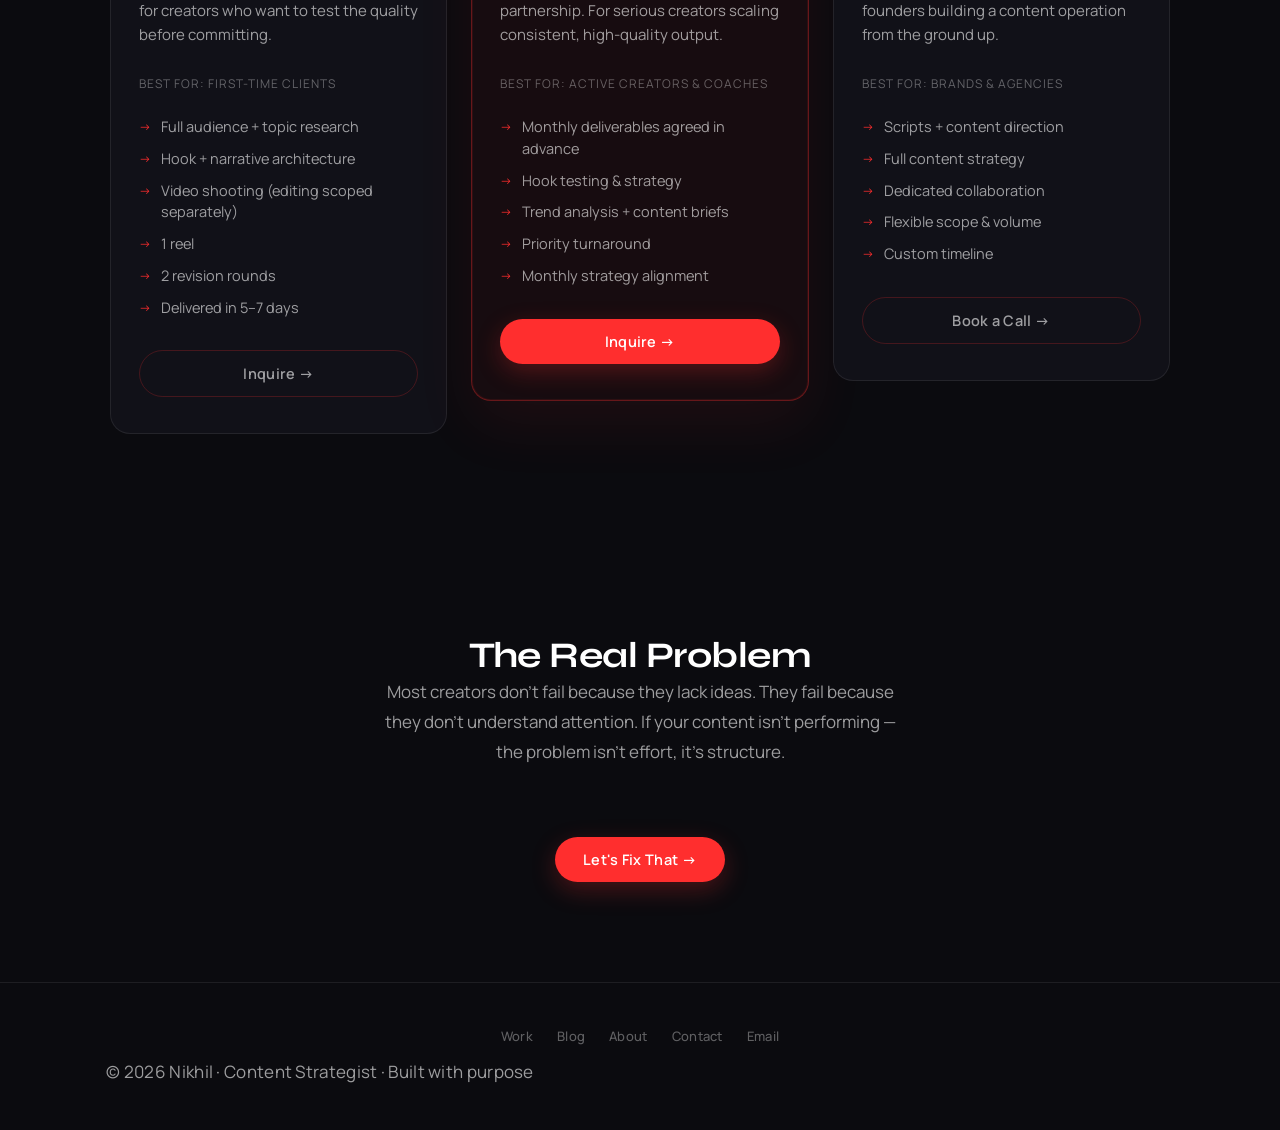
==== commit 0783578b: "Refine homepage positioning and claims" ====
--- a/index.html
+++ b/index.html
@@ -3,12 +3,17 @@
   <head>
     <meta charset="UTF-8" />
     <meta name="viewport" content="width=device-width, initial-scale=1.0" />
-    <title>Nikhil – Content Strategist</title>
-    <meta
-      name="description"
-      content="Psychology-driven content for coaches, creators, and entrepreneurs who want content that builds authority and converts."
-    />
-
+    <title>Nikhil | Content Strategist</title>
+    <meta name="description" content="Nikhil is a content strategist focused on storytelling, audience psychology, and useful content for creators, coaches, and businesses." />
+
+    <link rel="canonical" href="https://nikhild.dpdns.org/" />
+    <meta property="og:type" content="website" />
+    <meta property="og:title" content="Nikhil | Content Strategist" />
+    <meta property="og:description" content="Nikhil is a content strategist focused on storytelling, audience psychology, and useful content for creators, coaches, and businesses." />
+    <meta property="og:url" content="https://nikhild.dpdns.org/" />
+    <meta name="twitter:card" content="summary" />
+    <meta name="twitter:title" content="Nikhil | Content Strategist" />
+    <meta name="twitter:description" content="Nikhil is a content strategist focused on storytelling, audience psychology, and useful content for creators, coaches, and businesses." />
     <link rel="stylesheet" href="assets/css/style.css" />
     <link
       href="https://fonts.googleapis.com/css2?family=Syne:wght@700;800&family=Manrope:wght@400;500;600;700&display=swap"
@@ -19,22 +24,22 @@
 
   <body>
     <div id="progress-bar"></div>
-    <div id="nav-overlay" class="nav-overlay"></div>
+    <div id="nav-overlay" class="nav-overlay" aria-hidden="true"></div>
 
     <!-- ─── NAV ─────────────────────────────────── -->
-    <nav>
+    <nav aria-label="Primary navigation">
       <a href="index.html" class="nav-brand">
         <h2>Nikhil</h2>
         <span>Content Strategist</span>
       </a>
-      <div class="nav-links">
+      <div class="nav-links" id="primary-navigation">
         <a href="index.html">Home</a>
         <a href="work.html">Work</a>
         <a href="blog.html">Blog</a>
         <a href="about.html">About</a>
         <a href="contact.html">Contact</a>
       </div>
-      <button class="hamburger" id="hamburger" aria-label="Toggle menu">
+      <button class="hamburger" id="hamburger" type="button" aria-label="Open navigation menu" aria-expanded="false" aria-controls="primary-navigation">
         <span></span><span></span><span></span>
       </button>
     </nav>
@@ -53,9 +58,7 @@
         </h1>
 
         <p>
-          I write psychology-driven content for coaches, creators, and
-          entrepreneurs who want content that builds real authority — not just
-          views.
+          I plan and create content around a clear audience, a strong story, and a useful outcome. My work spans content strategy, scriptwriting, graphic design, and creative direction.
         </p>
 
         <div class="trust-bar">
@@ -70,8 +73,8 @@
               <span>Niches Covered</span>
             </div>
             <div class="trust-stat">
-              <strong>100%</strong>
-              <span>Revision Policy</span>
+              <strong>2</strong>
+              <span>Revision Rounds</span>
             </div>
           </div>
         </div>
@@ -117,24 +120,20 @@
     <!-- ─── WHY MY CONTENT WORKS ───────────────────── -->
     <section class="section">
       <span class="eyebrow reveal">The Difference</span>
-      <h2 class="reveal">Why My content Work</h2>
+      <h2 class="reveal">Why My Content Works</h2>
 
       <div class="grid">
         <div class="card reveal delay-1">
           <h3>Rooted in Psychology</h3>
           <p>
-            I create for how brains actually process information — not how
-            content gurus claim they do. Every structural decision is backed by
-            behavioral science.
+            I use ideas from psychology and audience research to shape clear, relevant messages. The goal is to understand what an audience needs before choosing the hook.
           </p>
         </div>
 
         <div class="card reveal delay-2">
           <h3>Engineered for Attention</h3>
           <p>
-            Every hook, transition, and narrative arc is built to hold viewers
-            30, 60, 90 seconds longer. Retention isn't an accident — it's
-            architecture.
+            Hooks, transitions, and narrative arcs give viewers a reason to keep going. Retention is a design goal, not a guaranteed number.
           </p>
         </div>
 
@@ -369,7 +368,7 @@
           <ul class="package-features">
             <li>Full audience + topic research</li>
             <li>Hook + narrative architecture</li>
-            <li>shoot + edit</li>
+            <li>Video shooting (editing scoped separately)</li>
             <li>1 reel</li>
             <li>2 revision rounds</li>
             <li>Delivered in 5–7 days</li>
@@ -390,7 +389,7 @@
             >Best for: active creators &amp; coaches</span
           >
           <ul class="package-features">
-            <li>Decent amount of content per month</li>
+            <li>Monthly deliverables agreed in advance</li>
             <li>Hook testing &amp; strategy</li>
             <li>Trend analysis + content briefs</li>
             <li>Priority turnaround</li>
@@ -443,7 +442,7 @@
         <a href="contact.html">Contact</a>
         <a href="mailto:nikhildhakad514@gmail.com">Email</a>
       </div>
-      <p>© 2025 Nikhil · Script Strategist · Built with purpose</p>
+      <p>© 2026 Nikhil · Content Strategist · Built with purpose</p>
     </footer>
 
     <!-- Sticky mobile CTA -->
--- a/assets/css/style.css
+++ b/assets/css/style.css
@@ -1361,3 +1361,191 @@
   align-items: center;
   justify-content: center;
 }
+
+/* ─── VERTICAL GRAPHIC POSTS ──────────────────── */
+
+.graphic-posts-section {
+  display: grid;
+  grid-template-columns: minmax(230px, 0.72fr) minmax(0, 1.28fr);
+  align-items: start;
+  gap: clamp(32px, 6vw, 84px);
+  padding-top: 80px;
+  padding-bottom: 80px;
+}
+
+.graphic-posts-intro {
+  position: sticky;
+  top: 140px;
+  padding-top: 24px;
+}
+
+.graphic-posts-intro h2 {
+  max-width: 420px;
+  font-size: clamp(32px, 4vw, 48px);
+  line-height: 1.12;
+  letter-spacing: -1.5px;
+}
+
+.graphic-posts-intro p {
+  margin-top: 16px;
+}
+
+.graphic-scroll-hint {
+  display: flex;
+  align-items: center;
+  gap: 12px;
+  margin-top: 34px;
+  color: var(--text-faint);
+  font-size: 11px;
+  font-weight: 700;
+  letter-spacing: 1.7px;
+  text-transform: uppercase;
+}
+
+.graphic-scroll-line {
+  width: 38px;
+  height: 1px;
+  background: var(--primary);
+  box-shadow: 0 0 12px var(--primary);
+}
+
+.graphic-posts-feed {
+  display: flex;
+  flex-direction: column;
+  gap: 20px;
+  max-height: 700px;
+  overflow-y: auto;
+  padding: 4px 12px 4px 4px;
+  overscroll-behavior: contain;
+  scroll-snap-type: y mandatory;
+  scrollbar-color: rgba(255, 46, 46, 0.55) rgba(255, 255, 255, 0.06);
+  scrollbar-width: thin;
+  border-radius: 20px;
+}
+
+.graphic-posts-feed:focus-visible {
+  outline: 2px solid var(--primary);
+  outline-offset: 5px;
+}
+
+.graphic-post {
+  flex: 0 0 auto;
+  overflow: hidden;
+  scroll-snap-align: start;
+  scroll-snap-stop: always;
+  background: linear-gradient(145deg, rgba(30, 30, 39, 0.96), rgba(14, 14, 19, 0.96));
+  border: 1px solid var(--border);
+  border-radius: 20px;
+  transition: border-color 0.3s ease, transform 0.3s ease, box-shadow 0.3s ease;
+}
+
+.graphic-post:hover {
+  transform: translateY(-3px);
+  border-color: var(--border-hover);
+  box-shadow: 0 22px 55px rgba(0, 0, 0, 0.45);
+}
+
+.graphic-post-image {
+  position: relative;
+  overflow: hidden;
+  aspect-ratio: 3 / 2;
+  background: #08080b;
+}
+
+.graphic-post-image::after {
+  content: "";
+  position: absolute;
+  inset: 55% 0 0;
+  background: linear-gradient(transparent, rgba(0, 0, 0, 0.52));
+  pointer-events: none;
+}
+
+.graphic-post-image img {
+  width: 100%;
+  height: 100%;
+  display: block;
+  object-fit: cover;
+  transition: transform 0.55s cubic-bezier(0.22, 1, 0.36, 1);
+}
+
+.graphic-post:hover .graphic-post-image img {
+  transform: scale(1.035);
+}
+
+.graphic-post-index {
+  position: absolute;
+  right: 16px;
+  bottom: 14px;
+  z-index: 1;
+  color: rgba(255, 255, 255, 0.8);
+  font-size: 11px;
+  font-weight: 700;
+  letter-spacing: 1.5px;
+}
+
+.graphic-post-caption {
+  display: flex;
+  align-items: center;
+  justify-content: space-between;
+  gap: 16px;
+  padding: 18px 22px 20px;
+}
+
+.graphic-post-caption .pill {
+  flex: 0 0 auto;
+  margin: 0;
+}
+
+.graphic-post-caption h3 {
+  margin: 0;
+  text-align: right;
+  font-size: 16px;
+}
+
+@media (max-width: 900px) {
+  .graphic-posts-section {
+    grid-template-columns: 1fr;
+    gap: 28px;
+  }
+
+  .graphic-posts-intro {
+    position: static;
+    padding-top: 0;
+  }
+
+  .graphic-scroll-hint {
+    margin-top: 22px;
+  }
+
+  .graphic-posts-feed {
+    max-height: min(72vh, 650px);
+  }
+}
+
+@media (max-width: 480px) {
+  .graphic-posts-section {
+    padding-top: 52px;
+    padding-bottom: 52px;
+  }
+
+  .graphic-posts-feed {
+    max-height: 68vh;
+    gap: 14px;
+    padding-right: 8px;
+  }
+
+  .graphic-post {
+    border-radius: 15px;
+  }
+
+  .graphic-post-caption {
+    align-items: flex-start;
+    flex-direction: column;
+    gap: 10px;
+    padding: 15px 16px 17px;
+  }
+
+  .graphic-post-caption h3 {
+    text-align: left;
+  }
+}
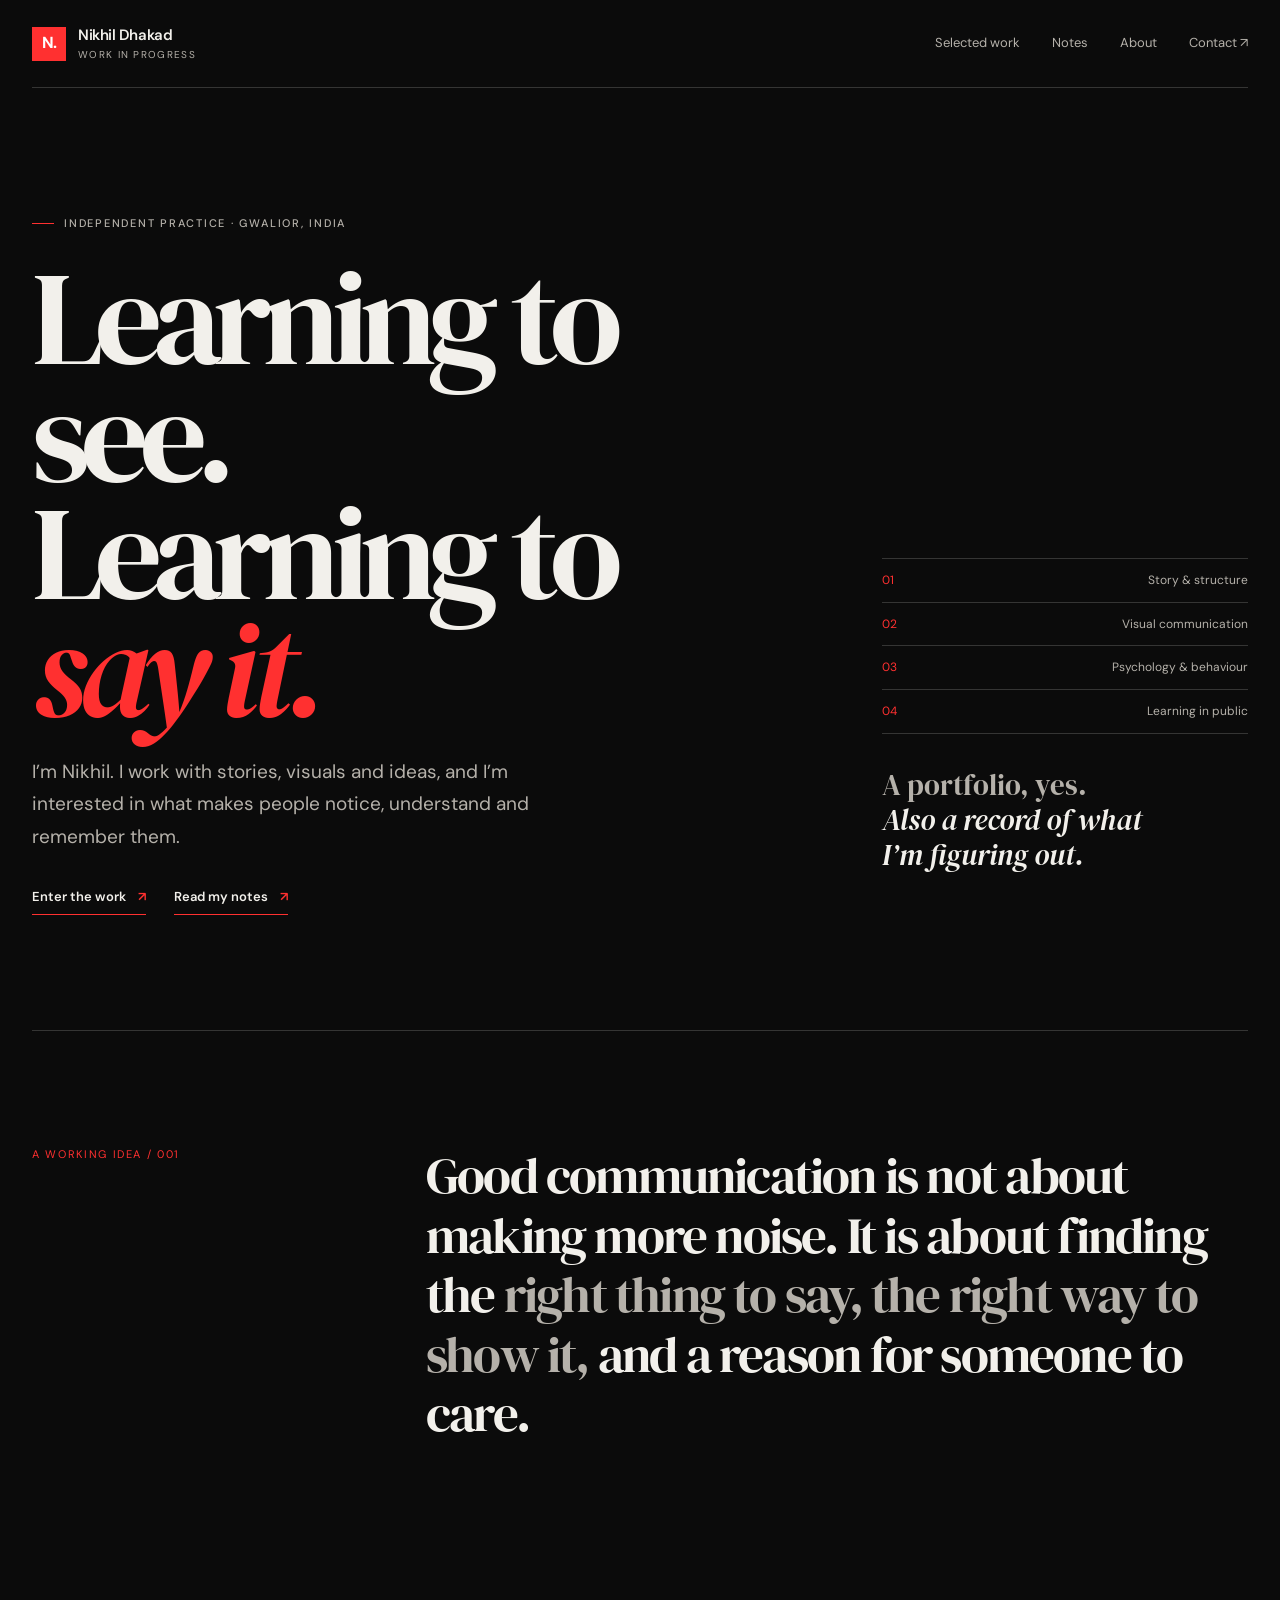
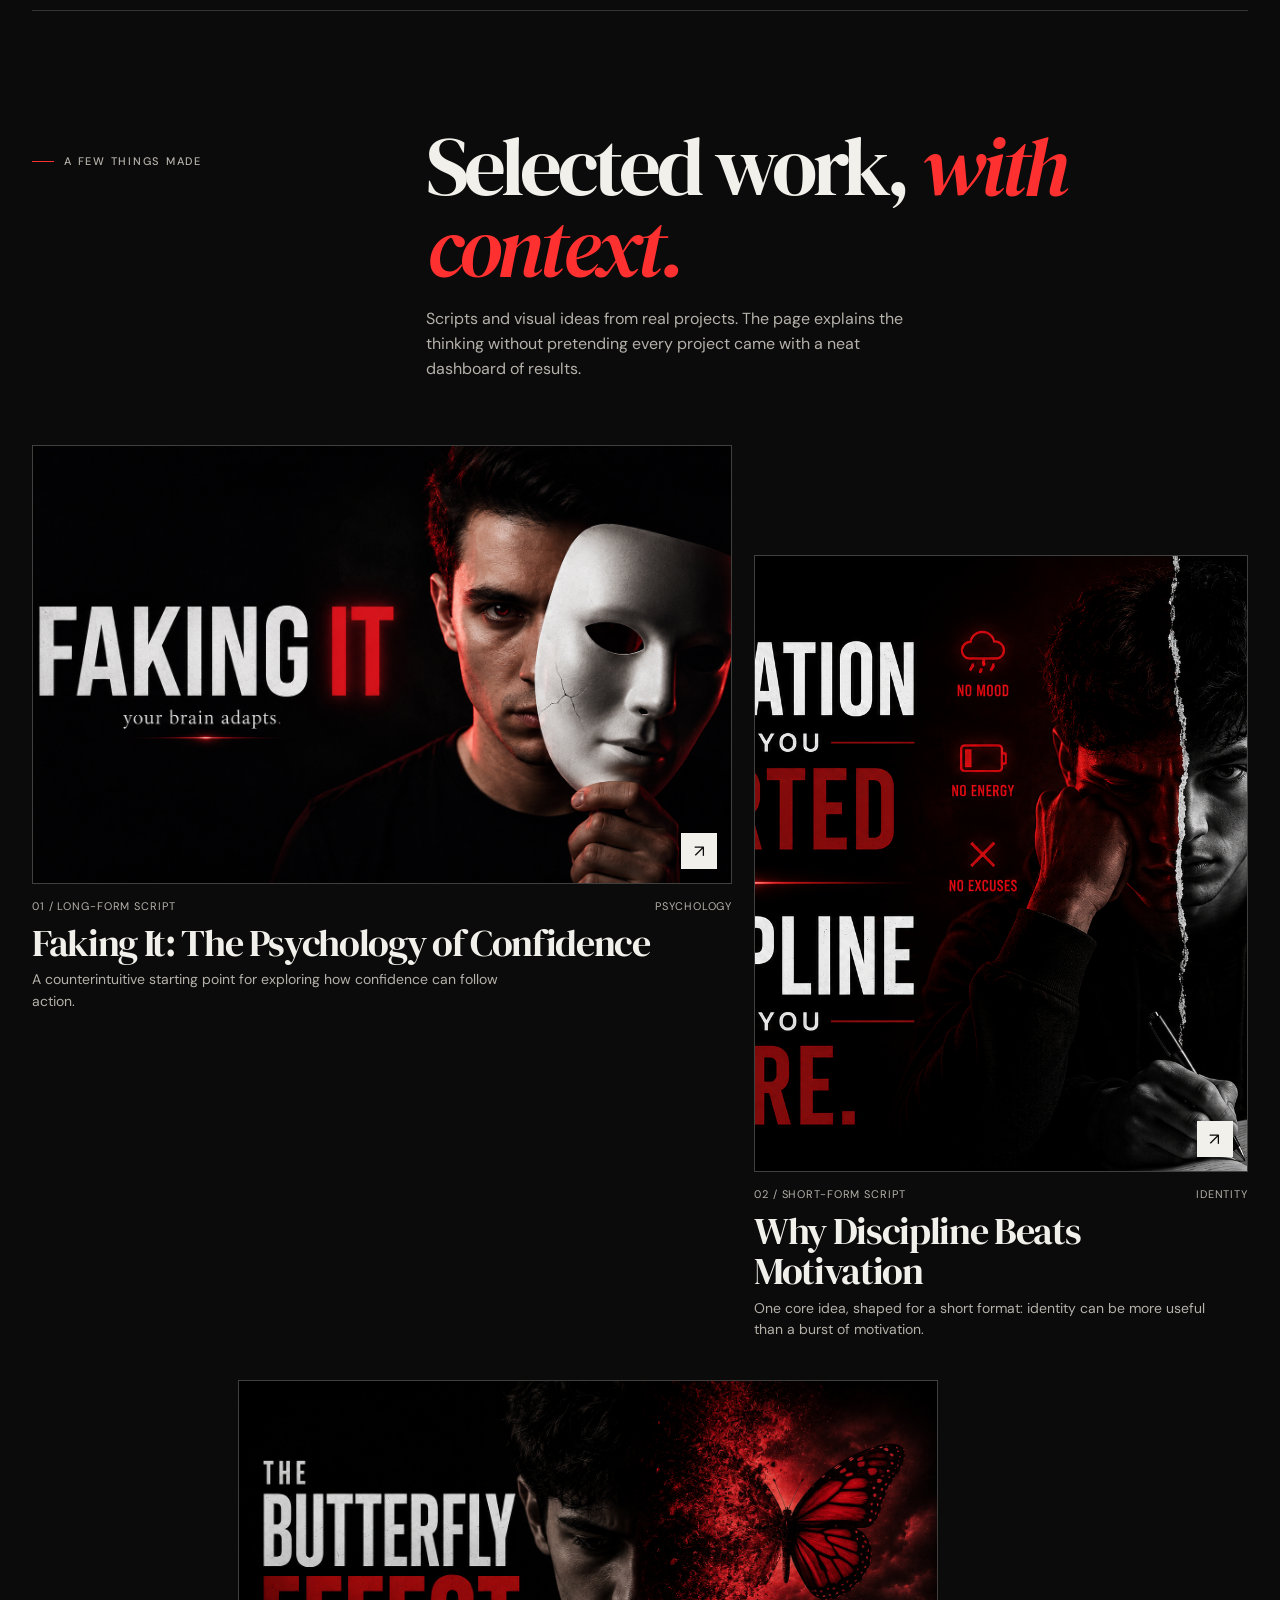
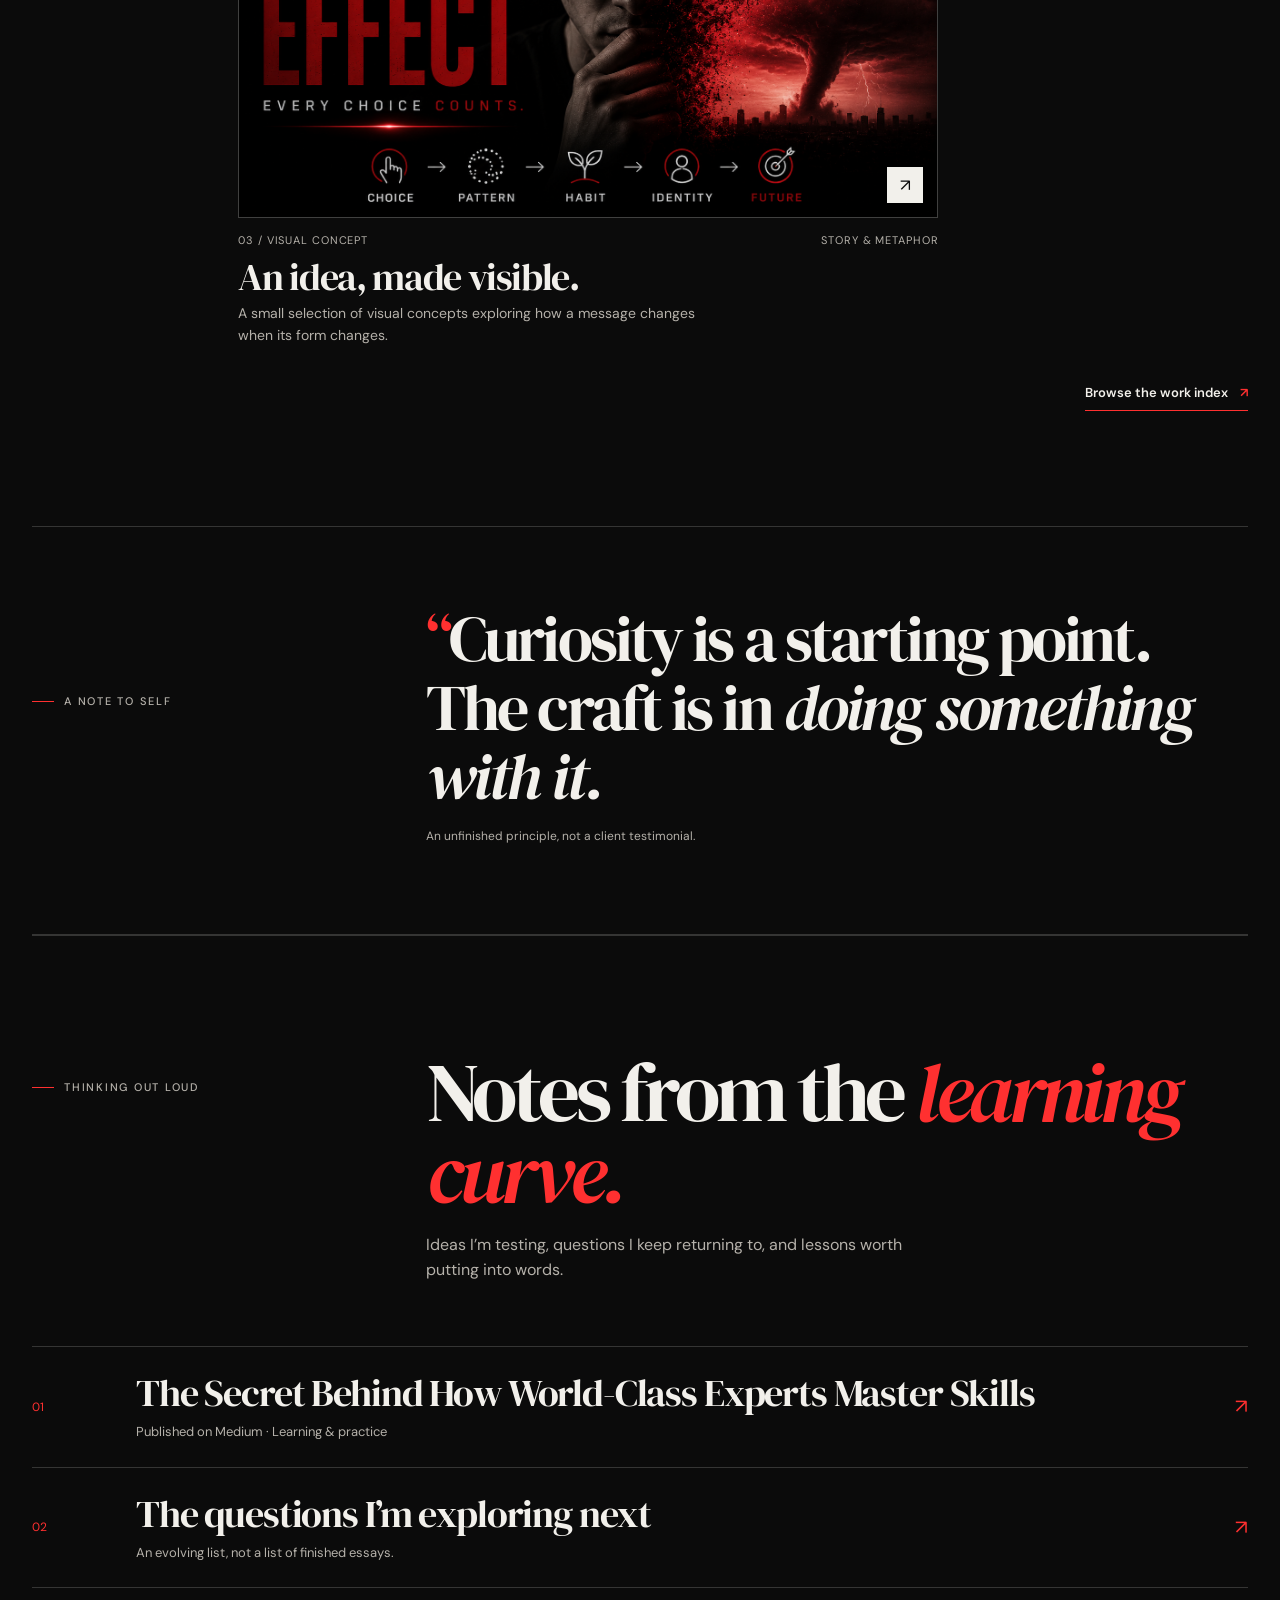
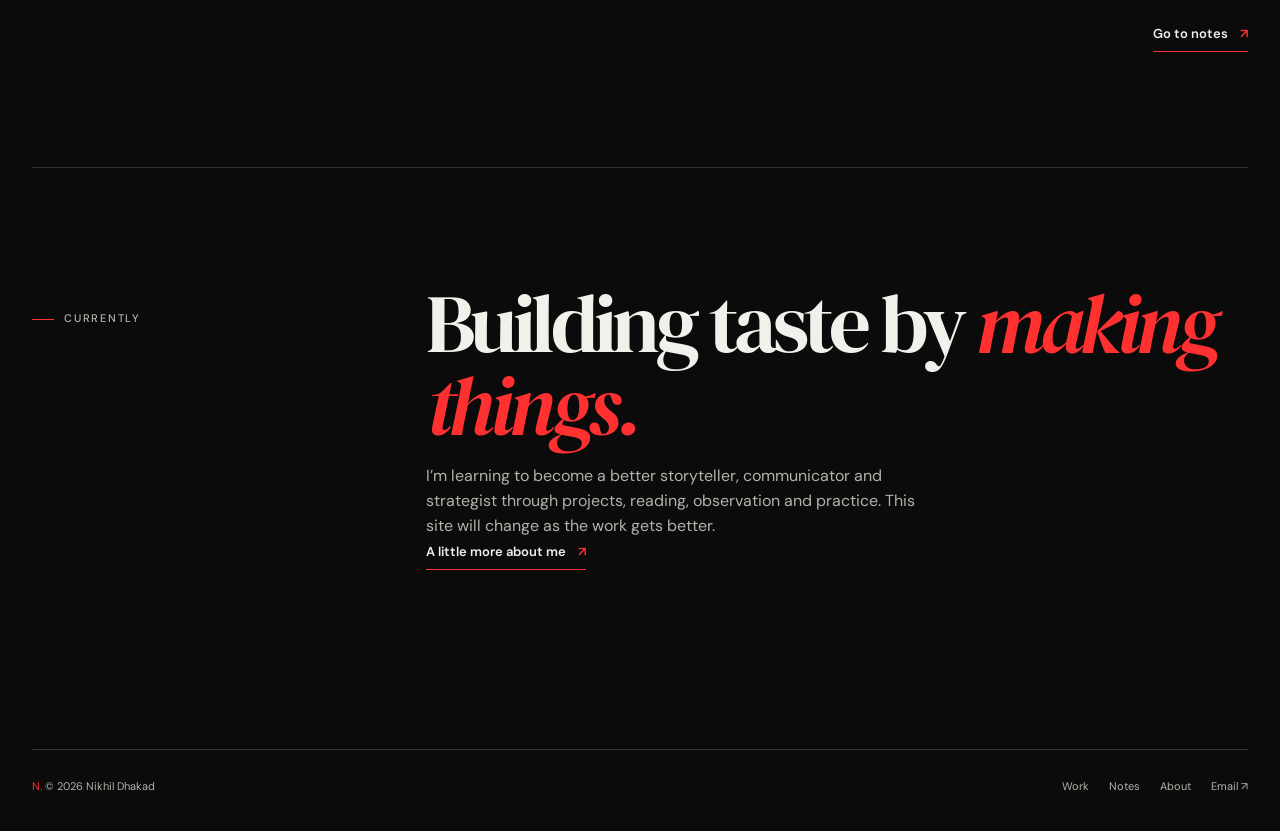
==== commit 500c61da: "Redesign index.html with editorial identity" ====
--- a/index.html
+++ b/index.html
@@ -1,455 +1,113 @@
 <!doctype html>
 <html lang="en">
-  <head>
-    <meta charset="UTF-8" />
-    <meta name="viewport" content="width=device-width, initial-scale=1.0" />
-    <title>Nikhil | Content Strategist</title>
-    <meta name="description" content="Nikhil is a content strategist focused on storytelling, audience psychology, and useful content for creators, coaches, and businesses." />
+<head>
+  <meta charset="utf-8">
+  <meta name="viewport" content="width=device-width, initial-scale=1">
+  <meta name="theme-color" content="#0b0b0b">
+  <title>Nikhil Dhakad — Work, questions & ideas</title>
+  <meta name="description" content="A personal field notebook for work in storytelling, content, visual communication, psychology, and the ideas in between.">
+  <link rel="canonical" href="https://nikhild.dpdns.org/">
+  <meta property="og:type" content="website">
+  <meta property="og:title" content="Nikhil Dhakad — Work, questions & ideas">
+  <meta property="og:description" content="Work, questions and ideas on storytelling, visual communication and human behaviour.">
+  <meta property="og:url" content="https://nikhild.dpdns.org/">
+  <meta name="twitter:card" content="summary">
+  <link rel="preconnect" href="https://fonts.googleapis.com">
+  <link rel="preconnect" href="https://fonts.gstatic.com" crossorigin>
+  <link href="https://fonts.googleapis.com/css2?family=DM+Sans:wght@400;500;600;700&family=DM+Serif+Display:ital@0;1&display=swap" rel="stylesheet">
+  <link rel="stylesheet" href="assets/css/style.css">
+  <script defer src="assets/js/script.js"></script>
+</head>
+<body>
+<a class="skip-link" href="#main">Skip to content</a>
+<header class="site-header">
+  <a class="brand" href="index.html" aria-label="Nikhil, home"><span class="brand-mark">N.</span><span class="brand-copy"><strong>Nikhil Dhakad</strong><span>Work in progress</span></span></a>
+  <button class="menu-toggle" type="button" aria-expanded="false" aria-controls="site-nav">Menu</button>
+  <nav class="site-nav" id="site-nav" aria-label="Main navigation">
+    <a href="work.html">Selected work</a><a href="notes.html">Notes</a><a href="about.html">About</a><a href="contact.html">Contact ↗</a>
+  </nav>
+</header>
+<main id="main">
+  <section class="hero wrap">
+    <div>
+      <p class="kicker">Independent practice · Gwalior, India</p>
+      <h1>Learning to see.<br>Learning to <em>say it.</em></h1>
+      <p class="hero-intro">I’m Nikhil. I work with stories, visuals and ideas, and I’m interested in what makes people notice, understand and remember them.</p>
+      <div class="hero-actions"><a class="text-link" href="work.html">Enter the work <span>↗</span></a><a class="text-link" href="notes.html">Read my notes <span>↗</span></a></div>
+    </div>
+    <aside class="hero-side" aria-label="Current areas of interest">
+      <div class="hero-index">
+        <div><span>01</span><span>Story & structure</span></div>
+        <div><span>02</span><span>Visual communication</span></div>
+        <div><span>03</span><span>Psychology & behaviour</span></div>
+        <div><span>04</span><span>Learning in public</span></div>
+      </div>
+      <p class="side-note">A portfolio, yes.<br><em>Also a record of what I’m figuring out.</em></p>
+    </aside>
+  </section>
 
-    <link rel="canonical" href="https://nikhild.dpdns.org/" />
-    <meta property="og:type" content="website" />
-    <meta property="og:title" content="Nikhil | Content Strategist" />
-    <meta property="og:description" content="Nikhil is a content strategist focused on storytelling, audience psychology, and useful content for creators, coaches, and businesses." />
-    <meta property="og:url" content="https://nikhild.dpdns.org/" />
-    <meta name="twitter:card" content="summary" />
-    <meta name="twitter:title" content="Nikhil | Content Strategist" />
-    <meta name="twitter:description" content="Nikhil is a content strategist focused on storytelling, audience psychology, and useful content for creators, coaches, and businesses." />
-    <link rel="stylesheet" href="assets/css/style.css" />
-    <link
-      href="https://fonts.googleapis.com/css2?family=Syne:wght@700;800&family=Manrope:wght@400;500;600;700&display=swap"
-      rel="stylesheet"
-    />
-    <script defer src="https://cdn.vercel-insights.com/v1/script.js"></script>
-  </head>
+  <section class="section wrap">
+    <div class="thesis">
+      <p class="thesis-label">A working idea / 001</p>
+      <p class="thesis-copy">Good communication is not about making more noise. It is about finding the <span>right thing to say, the right way to show it,</span> and a reason for someone to care.</p>
+    </div>
+  </section>
 
-  <body>
-    <div id="progress-bar"></div>
-    <div id="nav-overlay" class="nav-overlay" aria-hidden="true"></div>
+  <section class="section wrap" aria-labelledby="work-heading">
+    <div class="section-heading">
+      <p class="kicker">A few things made</p>
+      <div><h2 id="work-heading">Selected work, <em>with context.</em></h2><p>Scripts and visual ideas from real projects. The page explains the thinking without pretending every project came with a neat dashboard of results.</p></div>
+    </div>
+    <div class="work-grid">
+      <a class="work-item" href="work.html#confidence">
+        <div class="work-visual"><img src="assets/images/thumbnails/confidence-thumbnail.png" alt="Thumbnail artwork for Faking It: The Psychology of Confidence" loading="lazy"></div>
+        <div class="work-meta"><span>01 / Long-form script</span><span>Psychology</span></div>
+        <h3 class="work-title">Faking It: The Psychology of Confidence</h3>
+        <p class="work-desc">A counterintuitive starting point for exploring how confidence can follow action.</p>
+      </a>
+      <a class="work-item" href="work.html#discipline">
+        <div class="work-visual"><img src="assets/images/thumbnails/discipline-vs-motivation.png" alt="Thumbnail artwork for Why Discipline Beats Motivation" loading="lazy"></div>
+        <div class="work-meta"><span>02 / Short-form script</span><span>Identity</span></div>
+        <h3 class="work-title">Why Discipline Beats Motivation</h3>
+        <p class="work-desc">One core idea, shaped for a short format: identity can be more useful than a burst of motivation.</p>
+      </a>
+      <a class="work-item" href="work.html#visuals">
+        <div class="work-visual"><img src="assets/images/thumbnails/butterfly-effect.png" alt="Visual concept artwork about the butterfly effect" loading="lazy"></div>
+        <div class="work-meta"><span>03 / Visual concept</span><span>Story & metaphor</span></div>
+        <h3 class="work-title">An idea, made visible.</h3>
+        <p class="work-desc">A small selection of visual concepts exploring how a message changes when its form changes.</p>
+      </a>
+    </div>
+    <div class="section-foot"><a class="text-link" href="work.html">Browse the work index <span>↗</span></a></div>
+  </section>
 
-    <!-- ─── NAV ─────────────────────────────────── -->
-    <nav aria-label="Primary navigation">
-      <a href="index.html" class="nav-brand">
-        <h2>Nikhil</h2>
-        <span>Content Strategist</span>
+  <section class="wrap quote-band">
+    <p class="kicker">A note to self</p>
+    <blockquote>Curiosity is a starting point. The craft is in <em>doing something with it.</em></blockquote>
+    <p class="quote-credit">An unfinished principle, not a client testimonial.</p>
+  </section>
+
+  <section class="section wrap" aria-labelledby="notes-heading">
+    <div class="section-heading">
+      <p class="kicker">Thinking out loud</p>
+      <div><h2 id="notes-heading">Notes from the <em>learning curve.</em></h2><p>Ideas I’m testing, questions I keep returning to, and lessons worth putting into words.</p></div>
+    </div>
+    <div class="notes-preview">
+      <a class="note-row" href="https://medium.com/@nikhildhakad514/the-secret-behind-how-world-class-experts-master-skills-d757e140c136" target="_blank" rel="noopener noreferrer">
+        <span class="note-number">01</span><span><h3 class="note-title">The Secret Behind How World-Class Experts Master Skills</h3><p class="note-subtitle">Published on Medium · Learning & practice</p></span><span class="note-arrow">↗</span>
       </a>
-      <div class="nav-links" id="primary-navigation">
-        <a href="index.html">Home</a>
-        <a href="work.html">Work</a>
-        <a href="blog.html">Blog</a>
-        <a href="about.html">About</a>
-        <a href="contact.html">Contact</a>
-      </div>
-      <button class="hamburger" id="hamburger" type="button" aria-label="Open navigation menu" aria-expanded="false" aria-controls="primary-navigation">
-        <span></span><span></span><span></span>
-      </button>
-    </nav>
+      <a class="note-row" href="notes.html"><span class="note-number">02</span><span><h3 class="note-title">The questions I’m exploring next</h3><p class="note-subtitle">An evolving list, not a list of finished essays.</p></span><span class="note-arrow">↗</span></a>
+    </div>
+    <div class="section-foot"><a class="text-link" href="notes.html">Go to notes <span>↗</span></a></div>
+  </section>
 
-    <!-- ─── HERO ─────────────────────────────────── -->
-    <header class="hero">
-      <div class="hero-content">
-        <span class="eyebrow"
-          >Content Strategist · Psychology-Driven Content</span
-        >
-
-        <h1>
-          Content That Makes<br />
-          Audiences Stop Scrolling.
-          <span class="highlight">And Keep Watching.</span>
-        </h1>
-
-        <p>
-          I plan and create content around a clear audience, a strong story, and a useful outcome. My work spans content strategy, scriptwriting, graphic design, and creative direction.
-        </p>
-
-        <div class="trust-bar">
-          <a href="work.html" class="btn">See Client Work →</a>
-          <div class="trust-stats">
-            <div class="trust-stat">
-              <strong>15+</strong>
-              <span>Scripts Delivered</span>
-            </div>
-            <div class="trust-stat">
-              <strong>5+</strong>
-              <span>Niches Covered</span>
-            </div>
-            <div class="trust-stat">
-              <strong>2</strong>
-              <span>Revision Rounds</span>
-            </div>
-          </div>
-        </div>
-
-        <small class="hero-availability">
-          <span>●</span> Available for new projects —
-          <a
-            href="contact.html"
-            style="
-              color: inherit;
-              text-decoration: underline;
-              text-underline-offset: 3px;
-            "
-            >let's talk</a
-          >
-        </small>
-      </div>
-    </header>
-
-    <!-- ─── MARQUEE ──────────────────────────────── -->
-    <div class="marquee-wrap">
-      <div class="marquee-track">
-        <!-- duplicated for seamless loop -->
-        <span>Scriptwriting</span><span class="dot">·</span>
-        <span>Psychology</span><span class="dot">·</span>
-        <span>Attention Engineering</span><span class="dot">·</span>
-        <span>Storytelling</span><span class="dot">·</span>
-        <span>Viewer Retention</span><span class="dot">·</span>
-        <span>Authority Building</span><span class="dot">·</span>
-        <span>Hook Architecture</span><span class="dot">·</span>
-        <span>Content Strategy</span><span class="dot">·</span>
-        <span>Scriptwriting</span><span class="dot">·</span>
-        <span>Psychology</span><span class="dot">·</span>
-        <span>Attention Engineering</span><span class="dot">·</span>
-        <span>Storytelling</span><span class="dot">·</span>
-        <span>Viewer Retention</span><span class="dot">·</span>
-        <span>Authority Building</span><span class="dot">·</span>
-        <span>Hook Architecture</span><span class="dot">·</span>
-        <span>Content Strategy</span><span class="dot">·</span>
-      </div>
+  <section class="section wrap">
+    <div class="section-heading">
+      <p class="kicker">Currently</p>
+      <div><h2>Building taste by <em>making things.</em></h2><p>I’m learning to become a better storyteller, communicator and strategist through projects, reading, observation and practice. This site will change as the work gets better.</p><a class="text-link" href="about.html">A little more about me <span>↗</span></a></div>
     </div>
-
-    <!-- ─── WHY MY CONTENT WORKS ───────────────────── -->
-    <section class="section">
-      <span class="eyebrow reveal">The Difference</span>
-      <h2 class="reveal">Why My Content Works</h2>
-
-      <div class="grid">
-        <div class="card reveal delay-1">
-          <h3>Rooted in Psychology</h3>
-          <p>
-            I use ideas from psychology and audience research to shape clear, relevant messages. The goal is to understand what an audience needs before choosing the hook.
-          </p>
-        </div>
-
-        <div class="card reveal delay-2">
-          <h3>Engineered for Attention</h3>
-          <p>
-            Hooks, transitions, and narrative arcs give viewers a reason to keep going. Retention is a design goal, not a guaranteed number.
-          </p>
-        </div>
-
-        <div class="card reveal delay-3">
-          <h3>Built for Your Audience</h3>
-          <p>
-            Trending formats, evolving language, real viewer behavior — scripts
-            that feel current and connected because they actually are.
-          </p>
-        </div>
-      </div>
-    </section>
-
-    <!-- ─── FEATURED WORK ────────────────────────── -->
-    <section class="section">
-      <span class="eyebrow reveal">Portfolio</span>
-      <h2 class="reveal">Featured Work</h2>
-
-      <div class="grid featured">
-        <div class="card reveal delay-1">
-          <span class="pill">Long-Form Script</span>
-          <h3>Faking It: The Psychology of Confidence</h3>
-          <div class="media">
-            <img
-              src="assets/images/thumbnails/confidence-thumbnail.png"
-              alt="Faking It — Psychology of Confidence"
-            />
-          </div>
-          <p>
-            A deep dive into how confidence is built through action — not
-            mindset. Structured to keep viewers engaged through a
-            counterintuitive narrative arc.
-          </p>
-          <div class="btn-group">
-            <a
-              href="https://docs.google.com/document/d/1W8Jc-2mYIOs7IJUMzt-JhUvn9xzqc0jj/edit?usp=sharing&ouid=113251071413634714979&rtpof=true&sd=true"
-              class="btn"
-              target="_blank"
-              rel="noopener"
-              >View Script</a
-            >
-            <a href="work.html" class="btn btn-outline">See Case Study</a>
-          </div>
-        </div>
-
-        <div class="card reveal delay-2">
-          <span class="pill">Long-Form Script</span>
-          <h3>Why Most Young Men Feel Lost</h3>
-          <div class="media">
-            <img
-              src="assets/images/thumbnails/young-man-mindset-thumbnail.png"
-              alt="Why Most Young Men Feel Lost"
-            />
-          </div>
-          <p>
-            A psychology-led exploration of overstimulation and aimlessness in
-            modern life — designed to create emotional resonance and drive
-            reflection, not passive scrolling.
-          </p>
-          <div class="btn-group">
-            <a
-              href="https://www.notion.so/Why-Most-Young-Men-Feel-Lost-314af10f981580dea0f2f09f4585be9f?source=copy_link"
-              class="btn"
-              target="_blank"
-              rel="noopener"
-              >View Script</a
-            >
-            <a href="work.html" class="btn btn-outline">See Case Study</a>
-          </div>
-        </div>
-      </div>
-    </section>
-
-    <!-- ─── PROCESS ──────────────────────────────── -->
-    <section class="section">
-      <span
-        class="eyebrow reveal center-text"
-        style="display: block; text-align: center"
-        >How It Works</span
-      >
-      <h2 class="reveal center-text">My Process</h2>
-      <p class="center-text reveal delay-1">
-        Every script follows a structured, research-first process — built for
-        your audience, your platform, and your goals.
-      </p>
-
-      <div class="process-steps">
-        <div class="process-step reveal delay-1">
-          <div class="step-num">01</div>
-          <h3>Research</h3>
-          <p>
-            Deep dive into your audience's psychology, pain points, and
-            vocabulary.
-          </p>
-        </div>
-        <div class="process-step reveal delay-2">
-          <div class="step-num">02</div>
-          <h3>Architect</h3>
-          <p>
-            Build the hook, narrative arc, and retention structure before
-            writing a word.
-          </p>
-        </div>
-        <div class="process-step reveal delay-3">
-          <div class="step-num">03</div>
-          <h3>Create</h3>
-          <p>Draft with precision — every line earns its place or gets cut.</p>
-        </div>
-        <div class="process-step reveal delay-4">
-          <div class="step-num">04</div>
-          <h3>Refine</h3>
-          <p>
-            Two revision rounds included. Delivered sharp, clear, and ready to
-            record.
-          </p>
-        </div>
-      </div>
-    </section>
-
-    <!-- ─── TESTIMONIALS ─────────────────────────── -->
-    <section class="section">
-      <span class="eyebrow reveal">Social Proof</span>
-      <h2 class="reveal">What Clients Say</h2>
-
-      <div class="grid two-col">
-        <div class="testimonial-card reveal delay-3">
-          <div class="testimonial-video-wrap">
-            <iframe
-              width="560"
-              height="315"
-              src="https://www.youtube.com/embed/wnYADDPCLY8?si=pJ6XWV5UQhSWkf2z"
-              title="YouTube video player"
-              frameborder="0"
-              allow="
-                accelerometer;
-                autoplay;
-                clipboard-write;
-                encrypted-media;
-                gyroscope;
-                picture-in-picture;
-                web-share;
-              "
-              referrerpolicy="strict-origin-when-cross-origin"
-              allowfullscreen
-            ></iframe>
-          </div>
-
-          <p class="testimonial-quote">
-            Nikhil understands audience psychology exceptionally well and
-            translates ideas into scripts that hold attention from beginning to
-            end.
-          </p>
-
-          <div class="testimonial-author">
-            <strong>Anubhav</strong>
-            <span>Respected Teacher · Great Economist </span>
-          </div>
-        </div>
-
-        <div class="testimonial-card reveal delay-2">
-          <div class="testimonial-video-wrap">
-            <iframe
-              src="https://www.youtube-nocookie.com/embed/ZOKlUUbSlhQ"
-              title="Nitin Testimonial"
-              loading="lazy"
-              allow="
-                accelerometer;
-                autoplay;
-                clipboard-write;
-                encrypted-media;
-                gyroscope;
-                picture-in-picture;
-                web-share;
-              "
-              allowfullscreen
-            >
-            </iframe>
-          </div>
-
-          <p class="testimonial-quote">
-            Strong understanding of psychology and storytelling. You can tell
-            he's not just writing — he's engineering the viewer's experience
-            from the first second.
-          </p>
-
-          <div class="testimonial-author">
-            <strong>Nitin</strong>
-            <span>Business Strategist · Owner of madhav Academy</span>
-          </div>
-        </div>
-      </div>
-    </section>
-
-    <!-- ─── WHAT I'M BUILDING ─────────────────────── -->
-    <section class="section">
-      <span
-        class="eyebrow reveal center-text"
-        style="display: block; text-align: center"
-        >Currently</span
-      >
-      <h2 class="reveal center-text">What I'm Building</h2>
-      <p class="center-text reveal delay-1">
-        Structured frameworks and content systems to help creators:
-      </p>
-      <div class="grid building">
-        <div class="card reveal delay-1"><h3>Write Better</h3></div>
-        <div class="card reveal delay-2"><h3>Think Clearer</h3></div>
-        <div class="card reveal delay-3"><h3>Build Stronger Ideas</h3></div>
-        <div class="card reveal delay-4"><h3>Save Time</h3></div>
-      </div>
-    </section>
-
-    <!-- ─── PACKAGES ─────────────────────────────── -->
-    <section class="section">
-      <span class="eyebrow reveal">Engagement</span>
-      <h2 class="reveal">Ways to Work Together</h2>
-      <p class="reveal delay-1">
-        Every engagement is built around your goals, your platform, and the
-        outcome you're after.
-      </p>
-
-      <div class="packages-grid">
-        <!-- TIER 1 -->
-        <div class="package-card reveal delay-1">
-          <p class="package-name">The Reel</p>
-          <h3>One-Off</h3>
-          <p>
-            One piece of content. Full process. Ideal for creators who want to
-            test the quality before committing.
-          </p>
-          <span class="package-ideal">Best for: first-time clients</span>
-          <ul class="package-features">
-            <li>Full audience + topic research</li>
-            <li>Hook + narrative architecture</li>
-            <li>Video shooting (editing scoped separately)</li>
-            <li>1 reel</li>
-            <li>2 revision rounds</li>
-            <li>Delivered in 5–7 days</li>
-          </ul>
-          <a href="contact.html" class="btn btn-outline">Inquire →</a>
-        </div>
-
-        <!-- TIER 2 — POPULAR -->
-        <div class="package-card popular reveal delay-2">
-          <div class="popular-badge">Most Popular</div>
-          <p class="package-name">The System</p>
-          <h3>Monthly Retainer</h3>
-          <p>
-            Ongoing content + strategy partnership. For serious creators scaling
-            consistent, high-quality output.
-          </p>
-          <span class="package-ideal"
-            >Best for: active creators &amp; coaches</span
-          >
-          <ul class="package-features">
-            <li>Monthly deliverables agreed in advance</li>
-            <li>Hook testing &amp; strategy</li>
-            <li>Trend analysis + content briefs</li>
-            <li>Priority turnaround</li>
-            <li>Monthly strategy alignment</li>
-          </ul>
-          <a href="contact.html" class="btn">Inquire →</a>
-        </div>
-
-        <!-- TIER 3 -->
-        <div class="package-card reveal delay-3">
-          <p class="package-name">The Partnership</p>
-          <h3>Full Collaboration</h3>
-          <p>
-            Custom scope for brands, agencies, and founders building a content
-            operation from the ground up.
-          </p>
-          <span class="package-ideal">Best for: brands &amp; agencies</span>
-          <ul class="package-features">
-            <li>Scripts + content direction</li>
-            <li>Full content strategy</li>
-            <li>Dedicated collaboration</li>
-            <li>Flexible scope &amp; volume</li>
-            <li>Custom timeline</li>
-          </ul>
-          <a href="contact.html" class="btn btn-outline">Book a Call →</a>
-        </div>
-      </div>
-    </section>
-
-    <!-- ─── THE PROBLEM + CTA ─────────────────────── -->
-    <section class="section">
-      <h2 class="reveal center-text">The Real Problem</h2>
-      <p class="center-text reveal delay-1" style="max-width: 520px">
-        Most creators don't fail because they lack ideas. They fail because they
-        don't understand attention. If your content isn't performing — the
-        problem isn't effort, it's structure.
-      </p>
-
-      <div style="text-align: center; margin-top: 40px">
-        <a href="contact.html" class="btn reveal delay-2">Let's Fix That →</a>
-      </div>
-    </section>
-
-    <!-- ─── FOOTER ─────────────────────────────────── -->
-    <footer class="footer">
-      <div class="footer-links">
-        <a href="work.html">Work</a>
-        <a href="blog.html">Blog</a>
-        <a href="about.html">About</a>
-        <a href="contact.html">Contact</a>
-        <a href="mailto:nikhildhakad514@gmail.com">Email</a>
-      </div>
-      <p>© 2026 Nikhil · Content Strategist · Built with purpose</p>
-    </footer>
-
-    <!-- Sticky mobile CTA -->
-    <div class="sticky-cta">
-      <a href="contact.html" class="btn">Let's Work Together →</a>
-    </div>
-
-    <script src="assets/js/script.js"></script>
-  </body>
-</html>
+  </section>
+</main>
+<footer class="site-footer"><div><span class="footer-mark">N.</span> © 2026 Nikhil Dhakad</div><div class="footer-links"><a href="work.html">Work</a><a href="notes.html">Notes</a><a href="about.html">About</a><a href="mailto:nikhildhakad514@gmail.com">Email ↗</a></div></footer>
+</body>
+</html>
--- a/assets/css/style.css
+++ b/assets/css/style.css
@@ -1,1551 +1,176 @@
+/* NIKHIL — EDITORIAL FIELD NOTES
+   A quieter, more deliberate system: typography, real work, clear reading.
+*/
 :root {
-  --bg: #0b0b0f;
-  --surface: #111116;
-  --card: rgba(21, 21, 29, 0.7);
-  --primary: #ff2e2e;
-  --primary-dim: rgba(255, 46, 46, 0.12);
-  --text: #ffffff;
-  --text-muted: rgba(255, 255, 255, 0.6);
-  --text-faint: rgba(255, 255, 255, 0.35);
-  --border: rgba(255, 255, 255, 0.08);
-  --border-hover: rgba(255, 46, 46, 0.22);
-  --glow: rgba(255, 46, 46, 0.15);
-  --font-display: "Syne", sans-serif;
-  --font-body: "Manrope", sans-serif;
+  color-scheme: dark;
+  --ink: #0b0b0b;
+  --paper: #f2f0eb;
+  --paper-dim: #b5b1aa;
+  --red: #ff3030;
+  --line: rgba(242, 240, 235, .18);
+  --line-dark: rgba(11, 11, 11, .18);
+  --serif: "DM Serif Display", Georgia, serif;
+  --sans: "DM Sans", Arial, sans-serif;
+  --page: min(1320px, calc(100% - 64px));
 }
-
-* {
-  margin: 0;
-  padding: 0;
-  box-sizing: border-box;
-  max-width: 100%;
+* { box-sizing: border-box; }
+html { scroll-behavior: smooth; background: var(--ink); }
+body { margin: 0; background: var(--ink); color: var(--paper); font-family: var(--sans); font-size: 16px; line-height: 1.55; -webkit-font-smoothing: antialiased; }
+body, h1, h2, h3, p, figure { margin-block-start: 0; }
+img { display: block; max-width: 100%; height: auto; }
+a { color: inherit; text-decoration: none; }
+button, input, textarea { font: inherit; }
+::selection { background: var(--red); color: white; }
+a:focus-visible, button:focus-visible { outline: 2px solid var(--red); outline-offset: 5px; }
+.skip-link { position: absolute; top: -100px; left: 20px; z-index: 2000; padding: 10px 14px; color: var(--ink); background: var(--paper); }
+.skip-link:focus { top: 16px; }
+.site-header { width: var(--page); margin: 0 auto; min-height: 88px; display: flex; align-items: center; justify-content: space-between; gap: 24px; border-bottom: 1px solid var(--line); }
+.brand { display: flex; align-items: center; gap: 12px; min-width: max-content; }
+.brand-mark { display: grid; place-items: center; width: 34px; height: 34px; background: var(--red); color: white; font-weight: 700; letter-spacing: -.08em; }
+.brand-copy { display: grid; line-height: 1.1; }
+.brand-copy strong { font-size: 15px; font-weight: 600; letter-spacing: -.03em; }
+.brand-copy span { margin-top: 5px; color: var(--paper-dim); font-size: 10px; letter-spacing: .13em; text-transform: uppercase; }
+.site-nav { display: flex; align-items: center; gap: clamp(16px, 2.5vw, 36px); }
+.site-nav a { color: var(--paper-dim); font-size: 13px; transition: color .18s ease; }
+.site-nav a:hover, .site-nav a[aria-current="page"] { color: var(--paper); }
+.site-nav a[aria-current="page"]::after { content: " ↗"; color: var(--red); }
+.menu-toggle { display: none; border: 1px solid var(--line); color: var(--paper); background: transparent; padding: 9px 12px; cursor: pointer; }
+main { overflow: clip; }
+.wrap { width: var(--page); margin-inline: auto; }
+.kicker { display: flex; align-items: center; gap: 10px; color: var(--paper-dim); font-size: 11px; font-weight: 500; letter-spacing: .16em; line-height: 1.4; text-transform: uppercase; }
+.kicker::before { content: ""; width: 22px; height: 1px; background: var(--red); }
+.hero { min-height: min(820px, calc(100svh - 88px)); display: grid; grid-template-columns: minmax(0, 1.35fr) minmax(260px, .65fr); align-items: center; gap: 7vw; padding-block: clamp(78px, 10vw, 150px) clamp(76px, 9vw, 120px); }
+.hero h1 { max-width: 920px; margin: 28px 0 28px; font-family: var(--serif); font-size: clamp(66px, 10.4vw, 150px); font-weight: 400; letter-spacing: -.065em; line-height: .88; }
+.hero h1 em { color: var(--red); font-weight: 400; }
+.hero-intro { max-width: 520px; color: var(--paper-dim); font-size: clamp(16px, 1.5vw, 19px); line-height: 1.7; }
+.hero-actions { display: flex; align-items: center; flex-wrap: wrap; gap: 18px 28px; margin-top: 34px; }
+.text-link { display: inline-flex; align-items: center; gap: 12px; border-bottom: 1px solid var(--red); padding-bottom: 7px; font-size: 13px; font-weight: 600; }
+.text-link span { color: var(--red); transition: transform .18s ease; }
+.text-link:hover span { transform: translate(3px, -3px); }
+.hero-side { align-self: end; padding-bottom: 12px; }
+.hero-index { margin-bottom: 34px; border-top: 1px solid var(--line); }
+.hero-index div { display: flex; justify-content: space-between; gap: 16px; padding: 12px 0; border-bottom: 1px solid var(--line); color: var(--paper-dim); font-size: 12px; }
+.hero-index span:first-child { color: var(--red); font-variant-numeric: tabular-nums; }
+.side-note { max-width: 280px; color: var(--paper-dim); font-family: var(--serif); font-size: clamp(23px, 2.3vw, 31px); line-height: 1.2; }
+.side-note em { color: var(--paper); }
+.section { padding-block: clamp(72px, 9vw, 130px); border-top: 1px solid var(--line); }
+.section-heading { display: grid; grid-template-columns: minmax(130px, .45fr) minmax(0, 1fr); gap: 24px; align-items: start; margin-bottom: clamp(32px, 5vw, 68px); }
+.section-heading .kicker { padding-top: 10px; }
+.section-heading h2 { max-width: 800px; margin: 0; font-family: var(--serif); font-size: clamp(42px, 6.5vw, 86px); font-weight: 400; letter-spacing: -.055em; line-height: .98; }
+.section-heading h2 em { color: var(--red); font-weight: 400; }
+.section-heading p { max-width: 500px; margin: 18px 0 0; color: var(--paper-dim); }
+.thesis { display: grid; grid-template-columns: .45fr 1fr; gap: 24px; }
+.thesis-label { color: var(--red); font-size: 11px; letter-spacing: .15em; text-transform: uppercase; }
+.thesis-copy { max-width: 900px; font-family: var(--serif); font-size: clamp(29px, 4vw, 55px); letter-spacing: -.035em; line-height: 1.16; }
+.thesis-copy span { color: var(--paper-dim); }
+.work-grid { display: grid; grid-template-columns: repeat(12, minmax(0, 1fr)); gap: clamp(20px, 3vw, 42px) 22px; }
+.work-item { min-width: 0; }
+.work-item:nth-child(1) { grid-column: 1 / span 7; }
+.work-item:nth-child(2) { grid-column: 8 / span 5; margin-top: 110px; }
+.work-item:nth-child(3) { grid-column: 3 / span 7; }
+.work-visual { position: relative; overflow: hidden; background: #181818; border: 1px solid var(--line); }
+.work-visual img { width: 100%; aspect-ratio: 16 / 10; object-fit: cover; transition: transform .45s cubic-bezier(.2,.7,.2,1), opacity .3s ease; }
+.work-item:nth-child(2) .work-visual img { aspect-ratio: 4 / 5; }
+.work-item:hover .work-visual img { transform: scale(1.025); opacity: .88; }
+.work-visual::after { content: "↗"; position: absolute; right: 14px; bottom: 14px; display: grid; place-items: center; width: 36px; height: 36px; color: var(--ink); background: var(--paper); font-size: 17px; }
+.work-meta { display: flex; justify-content: space-between; gap: 18px; margin-top: 14px; color: var(--paper-dim); font-size: 11px; letter-spacing: .08em; text-transform: uppercase; }
+.work-title { margin: 8px 0 6px; font-family: var(--serif); font-size: clamp(27px, 3vw, 42px); font-weight: 400; letter-spacing: -.035em; line-height: 1.05; }
+.work-desc { max-width: 480px; margin: 0; color: var(--paper-dim); font-size: 14px; }
+.section-foot { display: flex; justify-content: flex-end; margin-top: 36px; }
+.quote-band { display: grid; grid-template-columns: .45fr 1fr; gap: 24px; padding-block: clamp(42px, 6vw, 78px); border-top: 1px solid var(--line); border-bottom: 1px solid var(--line); }
+.quote-band blockquote { max-width: 850px; margin: 0; font-family: var(--serif); font-size: clamp(32px, 5vw, 66px); letter-spacing: -.045em; line-height: 1.08; }
+.quote-band blockquote::before { content: "“"; color: var(--red); }
+.quote-credit { grid-column: 2; margin-top: -8px; color: var(--paper-dim); font-size: 12px; }
+.notes-preview { border-top: 1px solid var(--line); }
+.note-row { display: grid; grid-template-columns: 80px minmax(0, 1fr) auto; align-items: center; gap: 24px; padding: 24px 0; border-bottom: 1px solid var(--line); }
+.note-number { color: var(--red); font-size: 12px; font-variant-numeric: tabular-nums; }
+.note-title { margin: 0; font-family: var(--serif); font-size: clamp(24px, 3vw, 40px); font-weight: 400; letter-spacing: -.03em; line-height: 1.15; }
+.note-subtitle { margin: 7px 0 0; color: var(--paper-dim); font-size: 13px; }
+.note-arrow { color: var(--red); font-size: 20px; }
+.page-intro { padding-block: clamp(78px, 11vw, 155px) clamp(52px, 7vw, 90px); }
+.page-intro h1 { max-width: 1000px; margin: 24px 0; font-family: var(--serif); font-size: clamp(58px, 10vw, 128px); font-weight: 400; letter-spacing: -.065em; line-height: .9; }
+.page-intro h1 em { color: var(--red); font-weight: 400; }
+.page-intro p { max-width: 650px; color: var(--paper-dim); font-size: clamp(16px, 1.6vw, 19px); }
+.page-index { display: flex; flex-wrap: wrap; gap: 10px 24px; margin-top: 28px; color: var(--paper-dim); font-size: 11px; letter-spacing: .11em; text-transform: uppercase; }
+.page-index span::before { content: "↳ "; color: var(--red); }
+.project { display: grid; grid-template-columns: minmax(0, .75fr) minmax(0, 1.25fr); gap: clamp(28px, 5vw, 76px); padding-block: clamp(42px, 7vw, 88px); border-top: 1px solid var(--line); }
+.project:nth-of-type(even) .project-media { order: 2; }
+.project-media { align-self: start; }
+.project-media img { width: 100%; aspect-ratio: 4 / 3; object-fit: cover; background: #171717; border: 1px solid var(--line); }
+.project-copy { padding-top: 4px; }
+.project-no { color: var(--red); font-size: 11px; letter-spacing: .14em; text-transform: uppercase; }
+.project h2 { margin: 18px 0 16px; font-family: var(--serif); font-size: clamp(35px, 5vw, 62px); font-weight: 400; letter-spacing: -.05em; line-height: .98; }
+.project-lede { max-width: 580px; color: var(--paper-dim); font-size: 16px; }
+.project-details { display: grid; grid-template-columns: 1fr 1fr; gap: 24px; margin: 30px 0; }
+.project-details h3 { margin-bottom: 8px; color: var(--red); font-size: 10px; letter-spacing: .13em; text-transform: uppercase; }
+.project-details p { margin: 0; color: var(--paper-dim); font-size: 13px; line-height: 1.7; }
+.project-link { display: inline-flex; gap: 10px; align-items: center; margin-top: 6px; padding-bottom: 7px; border-bottom: 1px solid var(--red); font-size: 13px; }
+.visual-index { display: grid; grid-template-columns: repeat(4, minmax(0, 1fr)); gap: 12px; }
+.visual-index figure { margin: 0; }
+.visual-index img { width: 100%; aspect-ratio: 3 / 4; object-fit: cover; background: #171717; border: 1px solid var(--line); }
+.visual-index figcaption { padding-top: 10px; color: var(--paper-dim); font-size: 11px; }
+.editorial-copy { display: grid; grid-template-columns: .45fr 1fr; gap: 24px; }
+.editorial-copy .copy-label { color: var(--red); font-size: 11px; letter-spacing: .14em; text-transform: uppercase; }
+.editorial-copy .copy-body { max-width: 820px; }
+.editorial-copy .copy-body p { margin-bottom: 22px; color: var(--paper-dim); font-size: clamp(16px, 1.6vw, 20px); line-height: 1.8; }
+.pull-line { margin: 32px 0; padding-left: 22px; border-left: 2px solid var(--red); font-family: var(--serif); font-size: clamp(27px, 4vw, 48px); line-height: 1.15; }
+.question-list { border-top: 1px solid var(--line); }
+.question { display: grid; grid-template-columns: 60px minmax(0, 1fr); gap: 20px; padding: 20px 0; border-bottom: 1px solid var(--line); }
+.question span { color: var(--red); font-size: 12px; }
+.question p { margin: 0; font-family: var(--serif); font-size: clamp(23px, 3vw, 36px); line-height: 1.2; }
+.contact-row { display: grid; grid-template-columns: .45fr 1fr; gap: 24px; padding: 24px 0; border-top: 1px solid var(--line); }
+.contact-row:last-child { border-bottom: 1px solid var(--line); }
+.contact-label { color: var(--paper-dim); font-size: 11px; letter-spacing: .13em; text-transform: uppercase; }
+.contact-value { font-family: var(--serif); font-size: clamp(26px, 4vw, 46px); letter-spacing: -.035em; overflow-wrap: anywhere; }
+.contact-value a:hover { color: var(--red); }
+.contact-note { max-width: 600px; margin-top: 22px; color: var(--paper-dim); font-size: 14px; }
+.site-footer { width: var(--page); margin: 0 auto; padding-block: 28px 36px; border-top: 1px solid var(--line); display: flex; justify-content: space-between; align-items: flex-start; gap: 24px; color: var(--paper-dim); font-size: 11px; }
+.footer-links { display: flex; flex-wrap: wrap; gap: 10px 20px; }
+.footer-links a:hover { color: var(--paper); }
+.footer-mark { color: var(--red); }
+.fine-print { color: var(--paper-dim); font-size: 11px; }
+.red-rule { width: 100%; height: 2px; background: var(--red); }
+@media (max-width: 760px) {
+  :root { --page: calc(100% - 36px); }
+  .site-header { min-height: 72px; gap: 14px; }
+  .menu-toggle { display: inline-flex; }
+  .site-nav { position: absolute; top: 71px; left: 0; right: 0; display: none; flex-direction: column; align-items: stretch; gap: 0; padding: 12px 18px 22px; background: var(--ink); border-bottom: 1px solid var(--line); }
+  .site-nav.is-open { display: flex; }
+  .site-nav a { padding: 13px 0; border-bottom: 1px solid var(--line); font-size: 15px; }
+  .site-nav a:last-child { border-bottom: 0; }
+  .hero { min-height: auto; grid-template-columns: 1fr; gap: 48px; padding-block: 90px 78px; }
+  .hero h1 { font-size: clamp(62px, 16vw, 105px); }
+  .hero-side { display: grid; grid-template-columns: 1fr 1fr; align-items: start; gap: 20px; }
+  .hero-index { margin: 0; }
+  .side-note { font-size: 25px; }
+  .section-heading, .thesis, .quote-band, .editorial-copy { grid-template-columns: 1fr; gap: 22px; }
+  .section-heading .kicker { padding-top: 0; }
+  .work-grid { grid-template-columns: 1fr 1fr; gap: 30px 14px; }
+  .work-item:nth-child(1), .work-item:nth-child(2), .work-item:nth-child(3) { grid-column: auto; margin-top: 0; }
+  .work-item:nth-child(3) { grid-column: 1 / -1; }
+  .work-item:nth-child(2) .work-visual img { aspect-ratio: 16 / 10; }
+  .work-title { font-size: 26px; }
+  .work-meta { flex-direction: column; gap: 3px; font-size: 9px; }
+  .quote-credit { grid-column: 1; margin-top: 0; }
+  .project { grid-template-columns: 1fr; gap: 25px; }
+  .project:nth-of-type(even) .project-media { order: 0; }
+  .project-media img { aspect-ratio: 16 / 10; }
+  .project-details { gap: 18px; }
+  .visual-index { grid-template-columns: repeat(2, minmax(0, 1fr)); gap: 20px 12px; }
+  .note-row { grid-template-columns: 35px minmax(0, 1fr) auto; gap: 12px; }
+  .contact-row { grid-template-columns: 1fr; gap: 8px; }
+  .site-footer { flex-direction: column; }
 }
-
-html,
-body {
-  overflow-x: hidden;
-  scroll-behavior: smooth;
+@media (max-width: 420px) {
+  :root { --page: calc(100% - 28px); }
+  .hero h1 { font-size: 59px; }
+  .hero-side { grid-template-columns: 1fr; }
+  .work-grid { grid-template-columns: 1fr; }
+  .work-item:nth-child(3) { grid-column: auto; }
+  .work-visual img, .work-item:nth-child(2) .work-visual img { aspect-ratio: 16 / 10; }
+  .project-details { grid-template-columns: 1fr; }
+  .page-intro h1 { font-size: 57px; }
 }
-
-body {
-  font-family: var(--font-body);
-  background: var(--bg);
-  color: var(--text);
+@media (prefers-reduced-motion: reduce) {
+  *, *::before, *::after { scroll-behavior: auto !important; transition-duration: .01ms !important; animation-duration: .01ms !important; animation-iteration-count: 1 !important; }
 }
-
-/* GRAIN OVERLAY */
-body::after {
-  content: "";
-  position: fixed;
-  inset: 0;
-  background-image: url("data:image/svg+xml,%3Csvg viewBox='0 0 256 256' xmlns='http://www.w3.org/2000/svg'%3E%3Cfilter id='n'%3E%3CfeTurbulence type='fractalNoise' baseFrequency='0.9' numOctaves='4' stitchTiles='stitch'/%3E%3C/filter%3E%3Crect width='100%25' height='100%25' filter='url(%23n)'/%3E%3C/svg%3E");
-  opacity: 0.032;
-  pointer-events: none;
-  z-index: 9998;
-}
-
-/* SCROLL PROGRESS BAR */
-#progress-bar {
-  position: fixed;
-  top: 0;
-  left: 0;
-  height: 2px;
-  width: 0%;
-  background: var(--primary);
-  z-index: 9999;
-  box-shadow: 0 0 12px var(--primary);
-  transition: width 0.08s linear;
-}
-
-/* ─── TYPOGRAPHY ─────────────────────────────── */
-
-h1,
-h2,
-h3,
-h4 {
-  font-family: var(--font-display);
-}
-
-h1 {
-  font-size: 72px;
-  font-weight: 800;
-  line-height: 1.05;
-  letter-spacing: -3px;
-}
-
-h2 {
-  font-size: 36px;
-  margin-bottom: 20px;
-  font-weight: 700;
-  letter-spacing: -0.5px;
-}
-
-h3 {
-  font-size: 20px;
-  margin-bottom: 10px;
-  font-weight: 700;
-}
-
-p {
-  font-size: 17px;
-  color: var(--text-muted);
-  line-height: 1.75;
-  max-width: 600px;
-  font-weight: 400;
-}
-
-/* EYEBROW LABEL */
-.eyebrow {
-  display: inline-block;
-  font-size: 11px;
-  font-family: var(--font-body);
-  letter-spacing: 2.5px;
-  text-transform: uppercase;
-  color: var(--primary);
-  font-weight: 600;
-  margin-bottom: 18px;
-  opacity: 0.9;
-}
-
-/* ─── NAV ─────────────────────────────────────── */
-
-nav {
-  position: fixed;
-  width: 100%;
-  top: 0;
-  padding: 16px 40px;
-  display: flex;
-  justify-content: space-between;
-  align-items: center;
-  background: rgba(10, 10, 15, 0.8);
-  backdrop-filter: blur(20px);
-  -webkit-backdrop-filter: blur(20px);
-  z-index: 1000;
-  border-bottom: 1px solid var(--border);
-}
-
-.nav-brand {
-  display: flex;
-  flex-direction: column;
-  gap: 1px;
-  text-decoration: none;
-  color: inherit;
-}
-
-.nav-brand h2 {
-  font-family: var(--font-display);
-  font-size: 21px;
-  margin-bottom: 0;
-  letter-spacing: -0.5px;
-  line-height: 1;
-}
-
-.nav-brand span {
-  font-size: 10px;
-  letter-spacing: 2px;
-  text-transform: uppercase;
-  color: var(--text-faint);
-  font-family: var(--font-body);
-  font-weight: 500;
-}
-
-.nav-links a {
-  color: var(--text-muted);
-  margin-left: 24px;
-  text-decoration: none;
-  font-size: 14px;
-  font-weight: 500;
-  position: relative;
-  transition: color 0.25s;
-  letter-spacing: 0.2px;
-}
-
-.nav-links a::after {
-  content: "";
-  position: absolute;
-  bottom: -4px;
-  left: 0;
-  width: 0;
-  height: 1.5px;
-  background: var(--primary);
-  transition: width 0.3s ease;
-  border-radius: 2px;
-}
-
-.nav-links a:hover {
-  color: white;
-}
-.nav-links a:hover::after,
-.nav-links a.active::after {
-  width: 100%;
-}
-.nav-links a.active {
-  color: white;
-}
-
-/* HAMBURGER */
-.hamburger {
-  display: none;
-  flex-direction: column;
-  justify-content: center;
-  gap: 5px;
-  background: none;
-  border: none;
-  cursor: pointer;
-  padding: 6px;
-  z-index: 1002;
-  flex-shrink: 0;
-}
-
-.hamburger span {
-  display: block;
-  width: 22px;
-  height: 2px;
-  background: var(--text);
-  border-radius: 2px;
-  transition: all 0.3s ease;
-}
-
-.hamburger.open span:nth-child(1) {
-  transform: translateY(7px) rotate(45deg);
-}
-.hamburger.open span:nth-child(2) {
-  opacity: 0;
-  transform: scaleX(0);
-}
-.hamburger.open span:nth-child(3) {
-  transform: translateY(-7px) rotate(-45deg);
-}
-
-/* ─── HERO ─────────────────────────────────────── */
-
-.hero {
-  min-height: 100vh;
-  display: flex;
-  align-items: center;
-  max-width: 1000px;
-  margin: auto;
-  padding: 160px 20px 100px;
-  position: relative;
-}
-
-.hero-content {
-  animation: heroFadeUp 0.9s cubic-bezier(0.22, 1, 0.36, 1) forwards;
-}
-
-@keyframes heroFadeUp {
-  from {
-    opacity: 0;
-    transform: translateY(28px);
-  }
-  to {
-    opacity: 1;
-    transform: translateY(0);
-  }
-}
-
-.hero h1 span.highlight {
-  display: block;
-  color: var(--primary);
-}
-
-.hero > .hero-content > p {
-  font-size: 19px;
-  margin-top: 22px;
-  opacity: 0.7;
-  max-width: 520px;
-}
-
-/* TRUST BAR */
-.trust-bar {
-  display: flex;
-  align-items: center;
-  gap: 28px;
-  margin-top: 36px;
-  flex-wrap: wrap;
-}
-
-.trust-bar .btn {
-  margin-top: 0;
-}
-
-.trust-stats {
-  display: flex;
-  gap: 24px;
-  flex-wrap: wrap;
-}
-
-.trust-stat {
-  display: flex;
-  flex-direction: column;
-  gap: 2px;
-}
-
-.trust-stat strong {
-  font-size: 15px;
-  font-weight: 700;
-  color: white;
-  font-family: var(--font-display);
-}
-
-.trust-stat span {
-  font-size: 11.5px;
-  color: var(--text-faint);
-  letter-spacing: 0.3px;
-}
-
-.hero-availability {
-  display: block;
-  margin-top: 16px;
-  font-size: 13px;
-  color: var(--text-faint);
-  letter-spacing: 0.3px;
-}
-
-.hero-availability span {
-  color: #4ade80;
-  margin-right: 6px;
-}
-
-.hero::before {
-  content: "";
-  position: absolute;
-  width: 700px;
-  height: 700px;
-  background: radial-gradient(circle, rgba(255, 46, 46, 0.18), transparent 70%);
-  filter: blur(130px);
-  top: 15%;
-  left: 65%;
-  transform: translateX(-50%);
-  animation: glowPulse 8s ease-in-out infinite alternate;
-  pointer-events: none;
-}
-
-/* secondary cool glow */
-.hero::after {
-  content: "";
-  position: absolute;
-  width: 500px;
-  height: 500px;
-  background: radial-gradient(circle, rgba(60, 30, 120, 0.2), transparent 70%);
-  filter: blur(100px);
-  top: 50%;
-  left: -10%;
-  pointer-events: none;
-  z-index: 0;
-}
-
-@keyframes glowPulse {
-  from {
-    opacity: 0.4;
-    transform: translateX(-50%) scale(0.93);
-  }
-  to {
-    opacity: 0.7;
-    transform: translateX(-50%) scale(1.07);
-  }
-}
-
-/* ─── MARQUEE ─────────────────────────────────── */
-
-.marquee-wrap {
-  overflow: hidden;
-  border-top: 1px solid var(--border);
-  border-bottom: 1px solid var(--border);
-  padding: 14px 0;
-  background: rgba(255, 255, 255, 0.015);
-}
-
-.marquee-track {
-  display: flex;
-  width: max-content;
-  animation: marqueeScroll 28s linear infinite;
-  gap: 0;
-}
-
-.marquee-track span {
-  font-size: 11px;
-  letter-spacing: 3px;
-  text-transform: uppercase;
-  color: var(--text-faint);
-  font-weight: 600;
-  white-space: nowrap;
-  padding: 0 32px;
-}
-
-.marquee-track span.dot {
-  color: var(--primary);
-  padding: 0;
-  letter-spacing: 0;
-}
-
-@keyframes marqueeScroll {
-  from {
-    transform: translateX(0);
-  }
-  to {
-    transform: translateX(-50%);
-  }
-}
-
-/* ─── BUTTON ──────────────────────────────────── */
-
-.btn {
-  display: inline-block;
-  background: var(--primary);
-  padding: 13px 28px;
-  border-radius: 999px;
-  color: white;
-  font-family: var(--font-body);
-  font-weight: 600;
-  font-size: 14.5px;
-  text-decoration: none;
-  margin-top: 30px;
-  transition: all 0.3s ease;
-  box-shadow: 0 8px 24px rgba(255, 46, 46, 0.25);
-  letter-spacing: 0.3px;
-}
-
-.btn:hover {
-  transform: translateY(-3px);
-  box-shadow: 0 16px 40px rgba(255, 46, 46, 0.4);
-  letter-spacing: 0.5px;
-}
-
-.btn-outline {
-  background: transparent;
-  border: 1px solid var(--border-hover);
-  color: var(--text-muted);
-  box-shadow: none;
-}
-
-.btn-outline:hover {
-  background: var(--primary-dim);
-  border-color: var(--primary);
-  color: white;
-  box-shadow: none;
-}
-
-.btn-group {
-  display: flex;
-  flex-wrap: wrap;
-  gap: 12px;
-  margin-top: 24px;
-}
-
-.btn-group .btn {
-  margin-top: 0;
-}
-
-/* ─── SECTION ─────────────────────────────────── */
-
-.section {
-  max-width: 1100px;
-  margin: auto;
-  padding: 100px 20px;
-}
-
-.center-text {
-  margin: auto;
-  text-align: center;
-}
-
-/* ─── GRID ─────────────────────────────────────── */
-
-.grid {
-  display: grid;
-  grid-template-columns: repeat(3, 1fr);
-  gap: 24px;
-  margin-top: 40px;
-}
-
-.grid.featured {
-  grid-template-columns: 1fr 1fr;
-}
-.grid.building {
-  grid-template-columns: repeat(4, 1fr);
-}
-.grid.two-col {
-  grid-template-columns: 1fr 1fr;
-}
-
-/* ─── CARD ─────────────────────────────────────── */
-
-.card {
-  background: var(--card);
-  backdrop-filter: blur(20px);
-  -webkit-backdrop-filter: blur(20px);
-  border: 1px solid var(--border);
-  padding: 28px;
-  border-radius: 16px;
-  transition: all 0.35s ease;
-}
-
-.card:hover {
-  transform: translateY(-6px);
-  border-color: var(--border-hover);
-  box-shadow:
-    0 20px 50px rgba(0, 0, 0, 0.5),
-    0 0 0 1px rgba(255, 46, 46, 0.08) inset;
-}
-
-.card:hover h3 {
-  color: var(--primary);
-}
-
-/* ─── CATEGORY PILL ───────────────────────────── */
-
-.pill {
-  display: inline-block;
-  font-size: 10.5px;
-  font-family: var(--font-body);
-  letter-spacing: 2px;
-  text-transform: uppercase;
-  font-weight: 700;
-  padding: 4px 12px;
-  border-radius: 999px;
-  background: var(--primary-dim);
-  color: var(--primary);
-  border: 1px solid rgba(255, 46, 46, 0.2);
-  margin-bottom: 14px;
-}
-
-.pill.blue {
-  background: rgba(59, 130, 246, 0.1);
-  color: #93c5fd;
-  border-color: rgba(59, 130, 246, 0.2);
-}
-
-.pill.green {
-  background: rgba(74, 222, 128, 0.08);
-  color: #86efac;
-  border-color: rgba(74, 222, 128, 0.18);
-}
-
-/* ─── MEDIA ─────────────────────────────────────── */
-
-.media {
-  width: 100%;
-  max-width: 480px;
-  aspect-ratio: 16 / 9;
-  margin: 36px auto;
-  border-radius: 16px;
-  overflow: hidden;
-  border: 1px solid var(--border);
-  background: var(--card);
-  box-shadow: 0 20px 60px rgba(0, 0, 0, 0.5);
-  transition:
-    transform 0.4s ease,
-    box-shadow 0.4s ease;
-}
-
-.media:hover {
-  transform: scale(1.02);
-  box-shadow: 0 30px 80px rgba(0, 0, 0, 0.7);
-}
-
-.media img,
-.media video {
-  width: 100%;
-  height: 100%;
-  object-fit: cover;
-  display: block;
-}
-
-/* ─── PROCESS STEPS ───────────────────────────── */
-
-.process-steps {
-  display: grid;
-  grid-template-columns: repeat(4, 1fr);
-  gap: 0;
-  margin-top: 48px;
-  position: relative;
-}
-
-.process-steps::before {
-  content: "";
-  position: absolute;
-  top: 28px;
-  left: 12.5%;
-  right: 12.5%;
-  height: 1px;
-  background: linear-gradient(
-    to right,
-    transparent,
-    var(--border) 20%,
-    var(--border) 80%,
-    transparent
-  );
-  z-index: 0;
-}
-
-.process-step {
-  display: flex;
-  flex-direction: column;
-  align-items: center;
-  text-align: center;
-  padding: 0 16px;
-  position: relative;
-  z-index: 1;
-}
-
-.step-num {
-  width: 56px;
-  height: 56px;
-  border-radius: 50%;
-  background: var(--card);
-  border: 1px solid var(--border);
-  display: flex;
-  align-items: center;
-  justify-content: center;
-  font-size: 13px;
-  font-weight: 700;
-  color: var(--primary);
-  font-family: var(--font-display);
-  margin-bottom: 18px;
-  transition: all 0.3s ease;
-}
-
-.process-step:hover .step-num {
-  background: var(--primary-dim);
-  border-color: var(--primary);
-  box-shadow: 0 0 20px rgba(255, 46, 46, 0.2);
-}
-
-.process-step h3 {
-  font-size: 16px;
-  margin-bottom: 8px;
-}
-
-.process-step p {
-  font-size: 14px;
-  line-height: 1.6;
-  max-width: 180px;
-}
-
-/* ─── PACKAGES ────────────────────────────────── */
-
-.packages-grid {
-  display: grid;
-  grid-template-columns: repeat(3, 1fr);
-  gap: 24px;
-  margin-top: 48px;
-  align-items: start;
-}
-
-.package-card {
-  background: var(--card);
-  border: 1px solid var(--border);
-  border-radius: 20px;
-  padding: 36px 28px;
-  position: relative;
-  transition: all 0.35s ease;
-}
-
-.package-card:hover {
-  transform: translateY(-6px);
-  border-color: var(--border-hover);
-  box-shadow: 0 24px 60px rgba(0, 0, 0, 0.5);
-}
-
-.package-card.popular {
-  border-color: rgba(255, 46, 46, 0.35);
-  background: rgba(255, 46, 46, 0.05);
-  box-shadow:
-    0 0 0 1px rgba(255, 46, 46, 0.1) inset,
-    0 24px 60px rgba(255, 46, 46, 0.08);
-}
-
-.package-card.popular:hover {
-  box-shadow:
-    0 0 0 1px rgba(255, 46, 46, 0.2) inset,
-    0 32px 80px rgba(255, 46, 46, 0.15);
-}
-
-.popular-badge {
-  position: absolute;
-  top: -13px;
-  left: 50%;
-  transform: translateX(-50%);
-  background: var(--primary);
-  color: white;
-  font-size: 10px;
-  font-weight: 700;
-  letter-spacing: 2px;
-  text-transform: uppercase;
-  padding: 4px 16px;
-  border-radius: 999px;
-  white-space: nowrap;
-}
-
-.package-name {
-  font-size: 12px;
-  letter-spacing: 2.5px;
-  text-transform: uppercase;
-  font-weight: 700;
-  color: var(--primary);
-  margin-bottom: 8px;
-  font-family: var(--font-body);
-}
-
-.package-card h3 {
-  font-size: 22px;
-  margin-bottom: 6px;
-}
-
-.package-card > p {
-  font-size: 15px;
-  margin-bottom: 28px;
-  line-height: 1.6;
-  max-width: 100%;
-}
-
-.package-ideal {
-  font-size: 12px !important;
-  color: var(--text-faint) !important;
-  margin-bottom: 24px !important;
-  display: block;
-  text-transform: uppercase;
-  letter-spacing: 1px;
-}
-
-.package-features {
-  list-style: none;
-  display: flex;
-  flex-direction: column;
-  gap: 10px;
-  margin-bottom: 32px;
-}
-
-.package-features li {
-  font-size: 14.5px;
-  color: var(--text-muted);
-  display: flex;
-  align-items: flex-start;
-  gap: 10px;
-  line-height: 1.5;
-}
-
-.package-features li::before {
-  content: "→";
-  color: var(--primary);
-  font-size: 12px;
-  margin-top: 2px;
-  flex-shrink: 0;
-}
-
-.package-card .btn {
-  width: 100%;
-  text-align: center;
-  margin-top: 0;
-}
-
-/* ─── TESTIMONIALS ───────────────────────────── */
-
-.testimonial-card {
-  background: var(--card);
-  border: 1px solid var(--border);
-  border-radius: 16px;
-  padding: 28px;
-  transition: all 0.35s ease;
-}
-
-.testimonial-card:hover {
-  border-color: var(--border-hover);
-  transform: translateY(-4px);
-  box-shadow: 0 20px 50px rgba(0, 0, 0, 0.4);
-}
-
-.testimonial-quote {
-  font-size: 16.5px;
-  font-style: italic;
-  color: rgba(255, 255, 255, 0.85);
-  line-height: 1.7;
-  margin-bottom: 20px;
-  max-width: 100%;
-}
-
-.testimonial-quote::before {
-  content: "\201C";
-  color: var(--primary);
-}
-.testimonial-quote::after {
-  content: "\201D";
-  color: var(--primary);
-}
-
-.testimonial-author {
-  display: flex;
-  flex-direction: column;
-  gap: 3px;
-}
-
-.testimonial-author strong {
-  font-size: 15px;
-  color: white;
-}
-
-.testimonial-author span {
-  font-size: 12.5px;
-  color: var(--text-faint);
-  letter-spacing: 0.3px;
-}
-
-.testimonial-video-wrap {
-  width: 100%;
-  aspect-ratio: 16 / 9;
-  border-radius: 12px;
-  overflow: hidden;
-  border: 1px solid var(--border);
-  margin-bottom: 20px;
-  background: var(--surface);
-}
-
-.testimonial-video-wrap video {
-  width: 100%;
-  height: 100%;
-  object-fit: cover;
-  display: block;
-}
-
-/* ─── ABOUT STATS ─────────────────────────────── */
-
-.about-stats {
-  display: flex;
-  gap: 40px;
-  flex-wrap: wrap;
-  margin: 36px 0;
-  padding: 28px 0;
-  border-top: 1px solid var(--border);
-  border-bottom: 1px solid var(--border);
-}
-
-.about-stat strong {
-  display: block;
-  font-size: 28px;
-  font-family: var(--font-display);
-  font-weight: 800;
-  color: var(--primary);
-  letter-spacing: -1px;
-  margin-bottom: 2px;
-}
-
-.about-stat span {
-  font-size: 13px;
-  color: var(--text-faint);
-  text-transform: uppercase;
-  letter-spacing: 1px;
-}
-
-/* ─── CASE STUDY ─────────────────────────────── */
-
-.case-study {
-  max-width: 800px;
-  margin: 0 auto 80px;
-}
-
-.case-header {
-  margin-bottom: 10px;
-}
-
-.case-intro {
-  margin-bottom: 20px;
-  opacity: 0.8;
-}
-
-.case-block {
-  margin-top: 25px;
-}
-
-.case-metrics {
-  display: flex;
-  gap: 24px;
-  flex-wrap: wrap;
-  margin-top: 24px;
-  padding: 20px 24px;
-  background: var(--primary-dim);
-  border: 1px solid rgba(255, 46, 46, 0.15);
-  border-radius: 12px;
-}
-
-.case-metric {
-  display: flex;
-  flex-direction: column;
-  gap: 2px;
-}
-
-.case-metric strong {
-  font-size: 18px;
-  font-family: var(--font-display);
-  font-weight: 800;
-  color: white;
-}
-
-.case-metric span {
-  font-size: 11px;
-  color: var(--text-faint);
-  text-transform: uppercase;
-  letter-spacing: 1px;
-}
-
-/* ─── DIVIDER ─────────────────────────────────── */
-
-.divider {
-  height: 1px;
-  background: linear-gradient(
-    to right,
-    transparent,
-    var(--border) 30%,
-    var(--border) 70%,
-    transparent
-  );
-  margin: 80px 0;
-}
-
-/* ─── BLOG LIST ───────────────────────────────── */
-
-.blog-list {
-  display: flex;
-  flex-direction: column;
-  gap: 16px;
-  margin-top: 48px;
-}
-
-.blog-item {
-  display: flex;
-  justify-content: space-between;
-  align-items: center;
-  background: var(--card);
-  border: 1px solid var(--border);
-  border-radius: 16px;
-  padding: 28px 32px;
-  text-decoration: none;
-  color: inherit;
-  transition: all 0.3s ease;
-  gap: 20px;
-}
-
-.blog-item:hover {
-  transform: translateX(6px);
-  border-color: rgba(255, 46, 46, 0.25);
-  box-shadow:
-    -4px 0 0 0 var(--primary),
-    0 16px 40px rgba(0, 0, 0, 0.4);
-}
-
-.blog-item-left h3 {
-  color: var(--text);
-  line-height: 1.35;
-  word-break: break-word;
-  font-size: 20px;
-  margin-bottom: 8px;
-  transition: color 0.3s;
-}
-
-.blog-item:hover .blog-item-left h3 {
-  color: var(--primary);
-}
-
-.blog-meta {
-  display: flex;
-  align-items: center;
-  gap: 14px;
-}
-
-.blog-item-left .meta {
-  color: var(--text-faint);
-  font-size: 13px;
-  font-weight: 500;
-  margin: 0;
-  max-width: unset;
-}
-
-.blog-arrow {
-  color: var(--primary);
-  font-size: 22px;
-  flex-shrink: 0;
-  opacity: 0;
-  transform: translateX(-10px);
-  transition: all 0.3s ease;
-}
-
-.blog-item:hover .blog-arrow {
-  opacity: 1;
-  transform: translateX(0);
-}
-
-/* ─── FOOTER ──────────────────────────────────── */
-
-.footer {
-  text-align: center;
-  padding: 44px 20px;
-  color: var(--text-faint);
-  border-top: 1px solid var(--border);
-  font-size: 13.5px;
-  font-weight: 500;
-  letter-spacing: 0.3px;
-}
-
-.footer-links {
-  display: flex;
-  justify-content: center;
-  gap: 24px;
-  margin-bottom: 12px;
-  flex-wrap: wrap;
-}
-
-.footer-links a {
-  color: var(--text-faint);
-  text-decoration: none;
-  font-size: 13px;
-  transition: color 0.25s;
-}
-
-.footer-links a:hover {
-  color: white;
-}
-
-/* ─── STICKY MOBILE CTA ──────────────────────── */
-
-.sticky-cta {
-  display: none;
-  position: fixed;
-  bottom: 0;
-  left: 0;
-  right: 0;
-  padding: 14px 20px;
-  background: rgba(10, 10, 15, 0.95);
-  backdrop-filter: blur(20px);
-  border-top: 1px solid var(--border);
-  z-index: 990;
-  transform: translateY(100%);
-  transition: transform 0.4s cubic-bezier(0.22, 1, 0.36, 1);
-}
-
-.sticky-cta.visible {
-  transform: translateY(0);
-}
-
-.sticky-cta .btn {
-  width: 100%;
-  text-align: center;
-  margin-top: 0;
-  padding: 14px;
-}
-
-/* ─── REVEAL ANIMATIONS ─────────────────────── */
-
-.reveal {
-  opacity: 0;
-  transform: translateY(28px);
-  transition:
-    opacity 0.65s cubic-bezier(0.22, 1, 0.36, 1),
-    transform 0.65s cubic-bezier(0.22, 1, 0.36, 1);
-}
-
-.reveal.active {
-  opacity: 1;
-  transform: translateY(0);
-}
-
-.delay-1 {
-  transition-delay: 0.08s;
-}
-.delay-2 {
-  transition-delay: 0.16s;
-}
-.delay-3 {
-  transition-delay: 0.24s;
-}
-.delay-4 {
-  transition-delay: 0.32s;
-}
-.delay-5 {
-  transition-delay: 0.4s;
-}
-
-/* ─── NAV OVERLAY ────────────────────────────── */
-
-.nav-overlay {
-  display: none;
-  position: fixed;
-  inset: 0;
-  background: rgba(0, 0, 0, 0.5);
-  z-index: 999;
-}
-
-/* ─── RESPONSIVE ──────────────────────────────── */
-
-@media (max-width: 900px) {
-  h1 {
-    font-size: 44px;
-    letter-spacing: -1.5px;
-  }
-  h2 {
-    font-size: 28px;
-  }
-
-  .grid {
-    grid-template-columns: 1fr;
-  }
-  .grid.featured {
-    grid-template-columns: 1fr;
-  }
-  .grid.building {
-    grid-template-columns: repeat(2, 1fr);
-  }
-  .grid.two-col {
-    grid-template-columns: 1fr;
-  }
-  .packages-grid {
-    grid-template-columns: 1fr;
-  }
-  .process-steps {
-    grid-template-columns: repeat(2, 1fr);
-    gap: 24px;
-  }
-  .process-steps::before {
-    display: none;
-  }
-
-  .hero {
-    padding: 140px 20px 80px;
-  }
-
-  nav {
-    padding: 16px 24px;
-  }
-
-  .hamburger {
-    display: flex;
-  }
-
-  .nav-links {
-    position: fixed;
-    top: 0;
-    right: -100%;
-    height: 100vh;
-    width: min(72%, 300px);
-    background: rgba(10, 10, 15, 0.97);
-    backdrop-filter: blur(24px);
-    -webkit-backdrop-filter: blur(24px);
-    flex-direction: column;
-    justify-content: center;
-    align-items: center;
-    gap: 36px;
-    transition: right 0.4s cubic-bezier(0.22, 1, 0.36, 1);
-    border-left: 1px solid var(--border);
-    display: flex;
-  }
-
-  .nav-links.open {
-    right: 0;
-  }
-  .nav-links a {
-    margin-left: 0;
-    font-size: 18px;
-  }
-
-  .nav-overlay.open {
-    display: block;
-  }
-
-  .case-study {
-    margin-bottom: 60px;
-  }
-
-  .blog-item {
-    padding: 22px 24px;
-  }
-
-  .trust-bar {
-    gap: 20px;
-  }
-  .trust-stats {
-    gap: 16px;
-  }
-
-  .sticky-cta {
-    display: block;
-  }
-
-  .about-stats {
-    gap: 28px;
-  }
-
-  .package-card {
-    padding: 28px 22px;
-  }
-}
-
-@media (max-width: 480px) {
-  h1 {
-    font-size: 36px;
-    letter-spacing: -1px;
-  }
-
-  .grid.building {
-    grid-template-columns: 1fr 1fr;
-  }
-  .process-steps {
-    grid-template-columns: 1fr;
-  }
-
-  .btn {
-    padding: 13px 22px;
-    font-size: 14px;
-  }
-
-  .trust-stats {
-    flex-direction: column;
-    gap: 10px;
-  }
-
-  .case-metrics {
-    flex-direction: column;
-    gap: 16px;
-  }
-
-  .about-stats {
-    flex-direction: column;
-    gap: 20px;
-  }
-}
-/* ─────────────────────────────────────────────
-   VIDEO REEL SECTION
-───────────────────────────────────────────── */
-
-.video-reel-section {
-  padding-top: 40px;
-}
-
-.video-reel {
-  display: flex;
-  flex-wrap: nowrap;
-
-  gap: 24px;
-
-  overflow-x: auto;
-  overflow-y: hidden;
-
-  width: 100%;
-
-  padding: 24px 0 20px;
-
-  scroll-snap-type: x mandatory;
-  -webkit-overflow-scrolling: touch;
-
-  scrollbar-width: none;
-}
-
-.video-reel::-webkit-scrollbar {
-  display: none;
-}
-
-.video-card {
-  flex: 0 0 auto;
-
-  scroll-snap-align: start;
-
-  background: var(--card);
-
-  border: 1px solid var(--border);
-
-  border-radius: 20px;
-
-  overflow: hidden;
-
-  transition:
-    transform 0.35s ease,
-    border-color 0.35s ease,
-    box-shadow 0.35s ease;
-}
-
-.video-card:hover {
-  transform: translateY(-6px);
-  border-color: var(--border-hover);
-
-  box-shadow:
-    0 24px 60px rgba(0, 0, 0, 0.45),
-    0 0 0 1px rgba(255, 46, 46, 0.08) inset;
-}
-
-/* LANDSCAPE VIDEOS */
-
-.video-card.landscape {
-  width: 540px;
-}
-
-/* PORTRAIT VIDEOS */
-
-.video-card.portrait {
-  width: 290px;
-}
-
-.video-card.landscape video {
-  aspect-ratio: 16 / 9;
-}
-
-.video-card.portrait video {
-  aspect-ratio: 9 / 16;
-}
-
-/* VIDEO STYLE */
-
-.video-card video {
-  width: 100%;
-  display: block;
-  object-fit: cover;
-  background: #000;
-  cursor: pointer;
-  transition: transform 0.4s ease;
-}
-
-.video-card:hover video {
-  transform: scale(1.02);
-}
-
-/* VIDEO INFO */
-
-.video-info {
-  padding: 20px;
-}
-
-.video-info h3 {
-  margin-bottom: 8px;
-  font-size: 18px;
-}
-
-.video-info p {
-  font-size: 14px;
-  line-height: 1.6;
-  max-width: 100%;
-}
-
-/* TESTIMONIAL VIDEO FIX */
-
-.testimonial-video-wrap {
-  width: 100%;
-  aspect-ratio: 16 / 9;
-  overflow: hidden;
-  border-radius: 12px;
-  border: 1px solid var(--border);
-  background: #000;
-  margin-bottom: 20px;
-}
-
-.testimonial-video-wrap iframe {
-  width: 100%;
-  height: 100%;
-  display: block;
-  border: none;
-}
-
-/* MOBILE */
-
-@media (max-width: 768px) {
-  .video-card.landscape {
-    width: 88vw;
-  }
-
-  .video-card.portrait {
-    width: 62vw;
-  }
-}
-.blog-item-left {
-  flex: 1;
-  min-width: 0;
-}
-.blog-arrow {
-  display: flex;
-  align-items: center;
-  justify-content: center;
-}
-
-/* ─── VERTICAL GRAPHIC POSTS ──────────────────── */
-
-.graphic-posts-section {
-  display: grid;
-  grid-template-columns: minmax(230px, 0.72fr) minmax(0, 1.28fr);
-  align-items: start;
-  gap: clamp(32px, 6vw, 84px);
-  padding-top: 80px;
-  padding-bottom: 80px;
-}
-
-.graphic-posts-intro {
-  position: sticky;
-  top: 140px;
-  padding-top: 24px;
-}
-
-.graphic-posts-intro h2 {
-  max-width: 420px;
-  font-size: clamp(32px, 4vw, 48px);
-  line-height: 1.12;
-  letter-spacing: -1.5px;
-}
-
-.graphic-posts-intro p {
-  margin-top: 16px;
-}
-
-.graphic-scroll-hint {
-  display: flex;
-  align-items: center;
-  gap: 12px;
-  margin-top: 34px;
-  color: var(--text-faint);
-  font-size: 11px;
-  font-weight: 700;
-  letter-spacing: 1.7px;
-  text-transform: uppercase;
-}
-
-.graphic-scroll-line {
-  width: 38px;
-  height: 1px;
-  background: var(--primary);
-  box-shadow: 0 0 12px var(--primary);
-}
-
-.graphic-posts-feed {
-  display: flex;
-  flex-direction: column;
-  gap: 20px;
-  max-height: 700px;
-  overflow-y: auto;
-  padding: 4px 12px 4px 4px;
-  overscroll-behavior: contain;
-  scroll-snap-type: y mandatory;
-  scrollbar-color: rgba(255, 46, 46, 0.55) rgba(255, 255, 255, 0.06);
-  scrollbar-width: thin;
-  border-radius: 20px;
-}
-
-.graphic-posts-feed:focus-visible {
-  outline: 2px solid var(--primary);
-  outline-offset: 5px;
-}
-
-.graphic-post {
-  flex: 0 0 auto;
-  overflow: hidden;
-  scroll-snap-align: start;
-  scroll-snap-stop: always;
-  background: linear-gradient(145deg, rgba(30, 30, 39, 0.96), rgba(14, 14, 19, 0.96));
-  border: 1px solid var(--border);
-  border-radius: 20px;
-  transition: border-color 0.3s ease, transform 0.3s ease, box-shadow 0.3s ease;
-}
-
-.graphic-post:hover {
-  transform: translateY(-3px);
-  border-color: var(--border-hover);
-  box-shadow: 0 22px 55px rgba(0, 0, 0, 0.45);
-}
-
-.graphic-post-image {
-  position: relative;
-  overflow: hidden;
-  aspect-ratio: 3 / 2;
-  background: #08080b;
-}
-
-.graphic-post-image::after {
-  content: "";
-  position: absolute;
-  inset: 55% 0 0;
-  background: linear-gradient(transparent, rgba(0, 0, 0, 0.52));
-  pointer-events: none;
-}
-
-.graphic-post-image img {
-  width: 100%;
-  height: 100%;
-  display: block;
-  object-fit: cover;
-  transition: transform 0.55s cubic-bezier(0.22, 1, 0.36, 1);
-}
-
-.graphic-post:hover .graphic-post-image img {
-  transform: scale(1.035);
-}
-
-.graphic-post-index {
-  position: absolute;
-  right: 16px;
-  bottom: 14px;
-  z-index: 1;
-  color: rgba(255, 255, 255, 0.8);
-  font-size: 11px;
-  font-weight: 700;
-  letter-spacing: 1.5px;
-}
-
-.graphic-post-caption {
-  display: flex;
-  align-items: center;
-  justify-content: space-between;
-  gap: 16px;
-  padding: 18px 22px 20px;
-}
-
-.graphic-post-caption .pill {
-  flex: 0 0 auto;
-  margin: 0;
-}
-
-.graphic-post-caption h3 {
-  margin: 0;
-  text-align: right;
-  font-size: 16px;
-}
-
-@media (max-width: 900px) {
-  .graphic-posts-section {
-    grid-template-columns: 1fr;
-    gap: 28px;
-  }
-
-  .graphic-posts-intro {
-    position: static;
-    padding-top: 0;
-  }
-
-  .graphic-scroll-hint {
-    margin-top: 22px;
-  }
-
-  .graphic-posts-feed {
-    max-height: min(72vh, 650px);
-  }
-}
-
-@media (max-width: 480px) {
-  .graphic-posts-section {
-    padding-top: 52px;
-    padding-bottom: 52px;
-  }
-
-  .graphic-posts-feed {
-    max-height: 68vh;
-    gap: 14px;
-    padding-right: 8px;
-  }
-
-  .graphic-post {
-    border-radius: 15px;
-  }
-
-  .graphic-post-caption {
-    align-items: flex-start;
-    flex-direction: column;
-    gap: 10px;
-    padding: 15px 16px 17px;
-  }
-
-  .graphic-post-caption h3 {
-    text-align: left;
-  }
-}
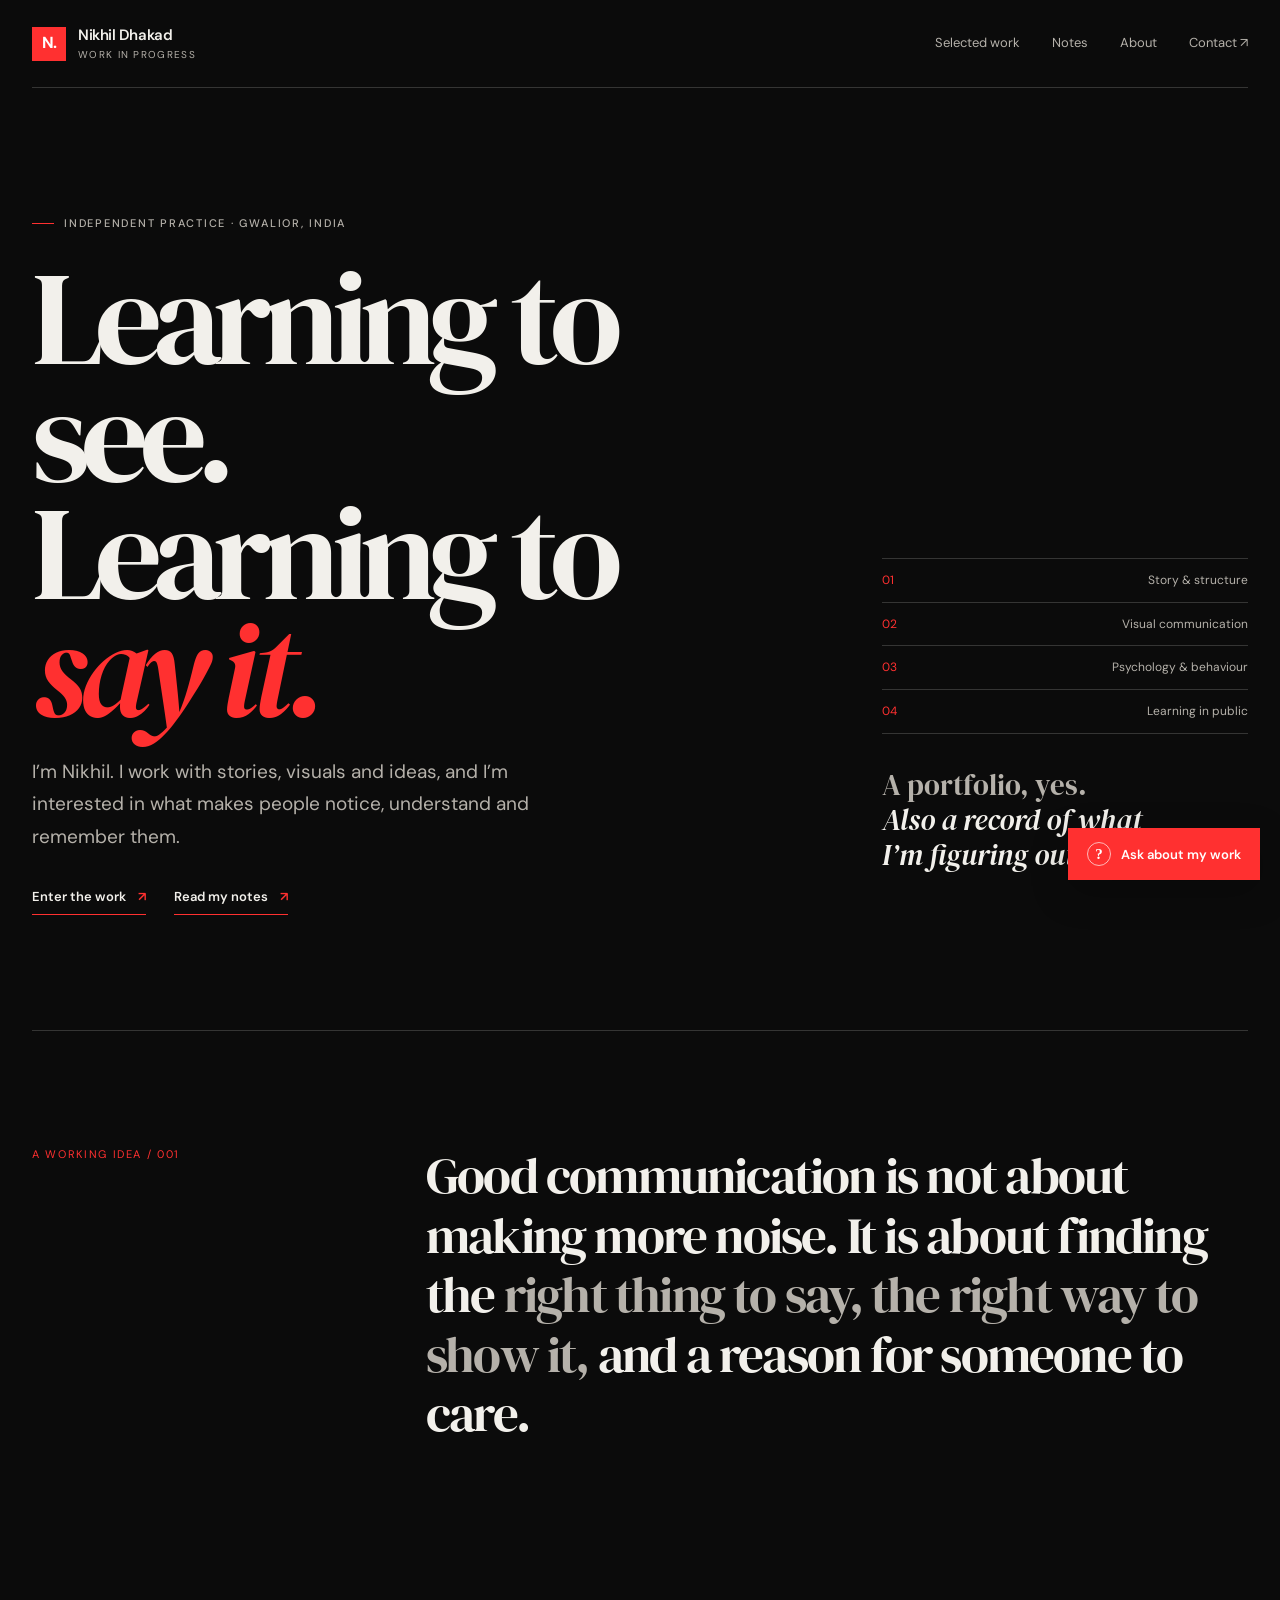
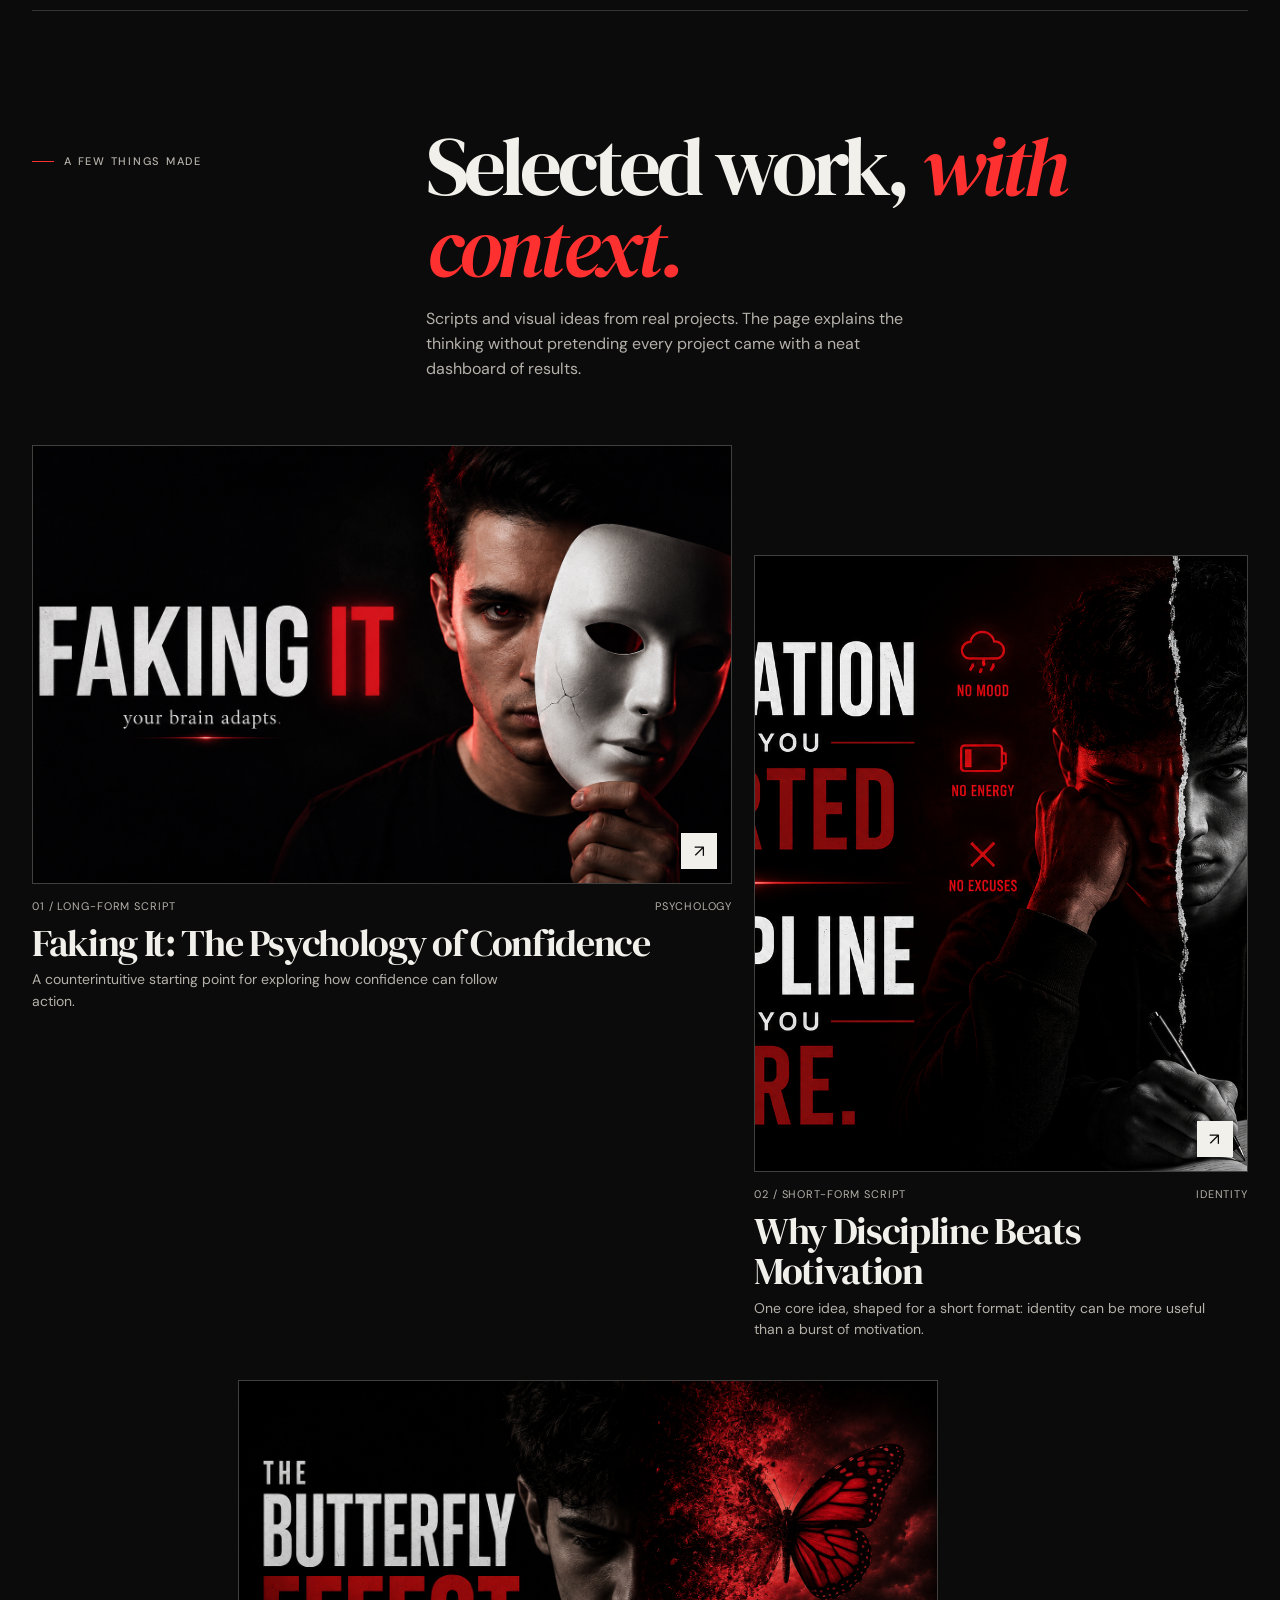
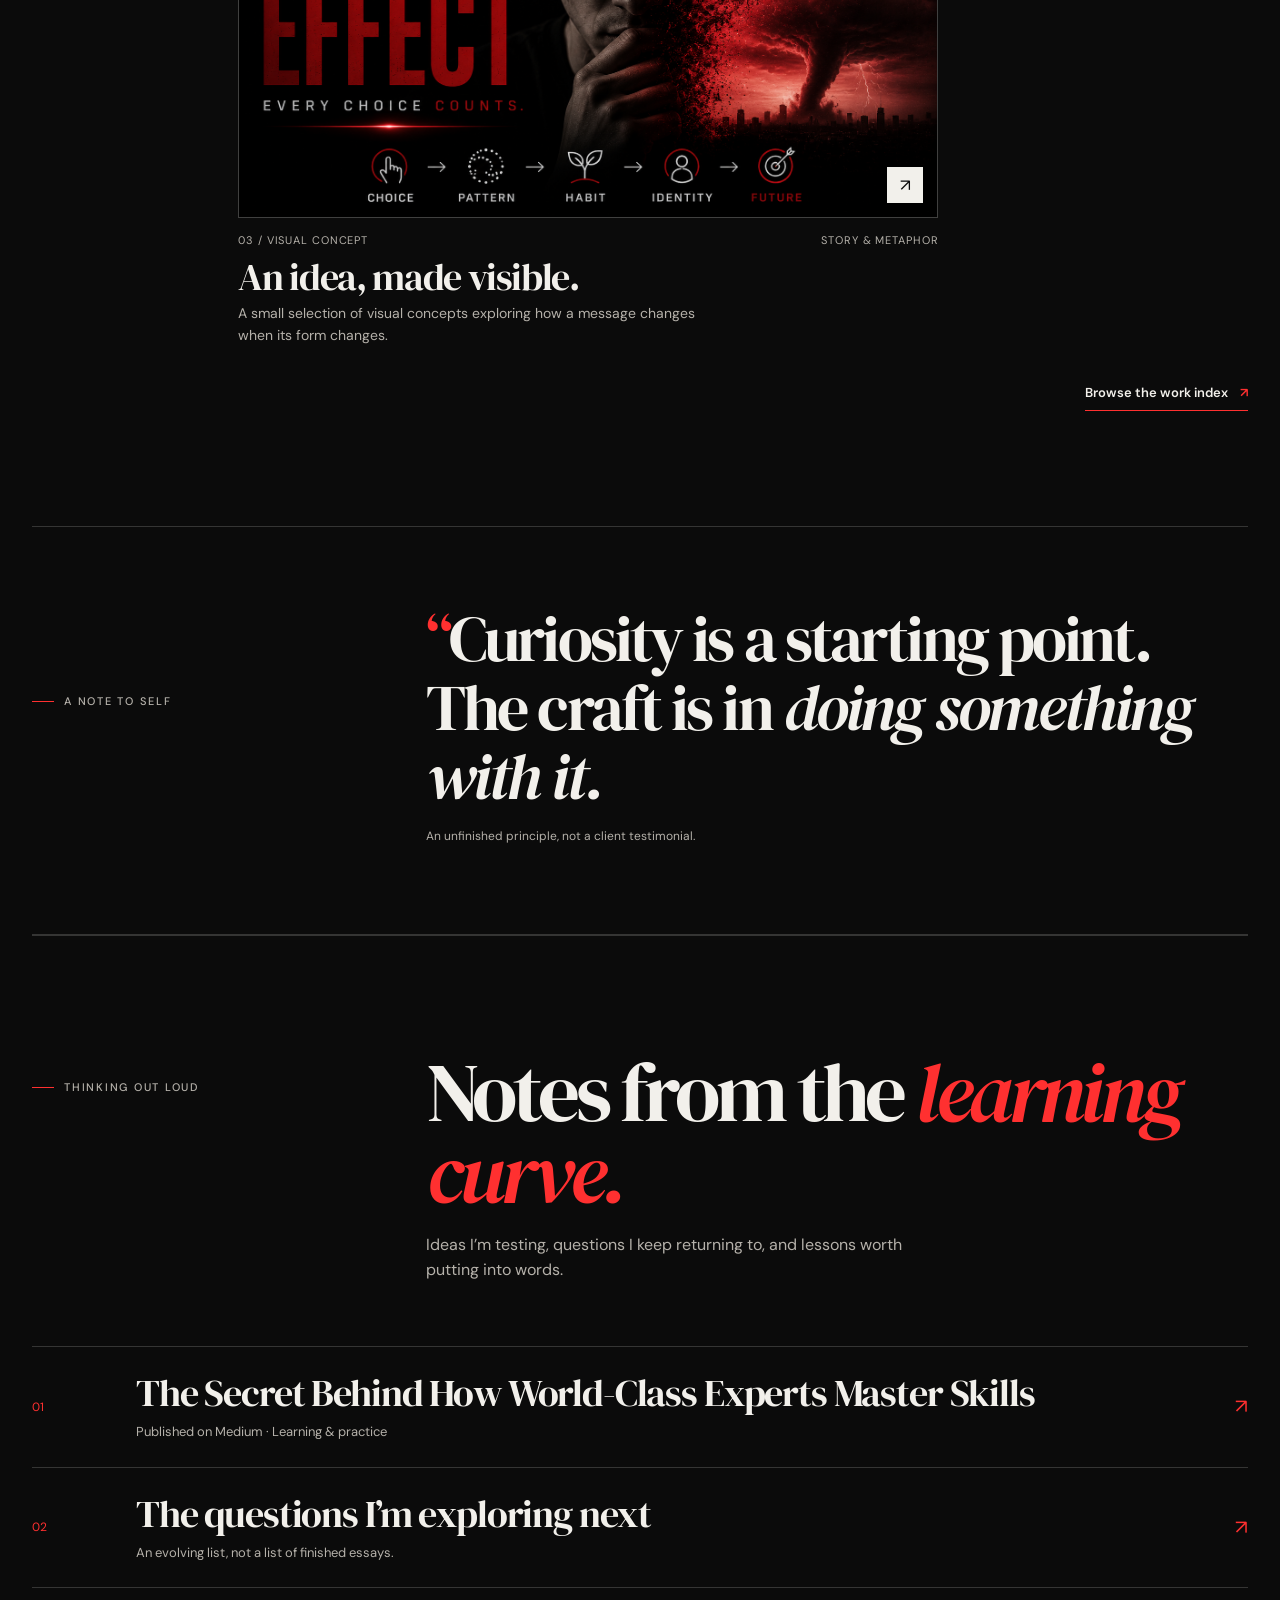
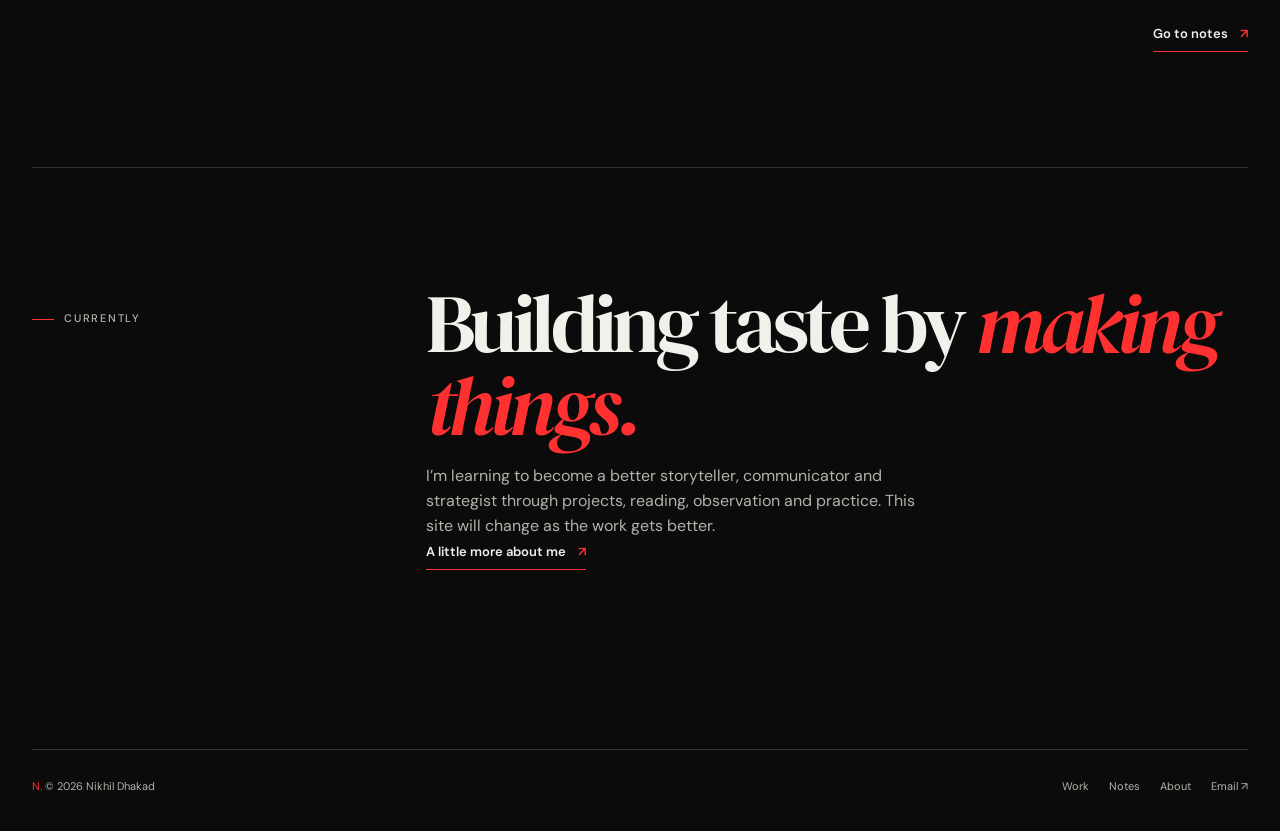
==== commit 9a5a749a: "Add FAQ assistant to portfolio pages" ====
--- a/index.html
+++ b/index.html
@@ -17,6 +17,7 @@
   <link href="https://fonts.googleapis.com/css2?family=DM+Sans:wght@400;500;600;700&family=DM+Serif+Display:ital@0;1&display=swap" rel="stylesheet">
   <link rel="stylesheet" href="assets/css/style.css">
   <script defer src="assets/js/script.js"></script>
+  <link rel="stylesheet" href="assets/css/faq-assistant.css">
 </head>
 <body>
 <a class="skip-link" href="#main">Skip to content</a>
@@ -109,5 +110,36 @@
   </section>
 </main>
 <footer class="site-footer"><div><span class="footer-mark">N.</span> © 2026 Nikhil Dhakad</div><div class="footer-links"><a href="work.html">Work</a><a href="notes.html">Notes</a><a href="about.html">About</a><a href="mailto:nikhildhakad514@gmail.com">Email ↗</a></div></footer>
+
+<div class="faq-assistant" data-faq-assistant>
+  <section class="faq-panel" id="portfolio-faq-panel" role="region" aria-labelledby="portfolio-faq-title" hidden>
+    <header class="faq-panel-header">
+      <div>
+        <p class="faq-panel-kicker">A small guide</p>
+        <h2 class="faq-panel-title" id="portfolio-faq-title">Ask about my work.</h2>
+        <p class="faq-panel-subtitle">Choose a question to explore this portfolio.</p>
+      </div>
+      <button class="faq-close" type="button" aria-label="Close FAQ assistant">×</button>
+    </header>
+    <div class="faq-panel-body">
+      <p class="faq-list-label">Frequently asked</p>
+      <div class="faq-questions">
+        <button class="faq-question" type="button" aria-expanded="false" aria-controls="faq-answer-services">What do you do?</button>
+        <div class="faq-answer" id="faq-answer-services" hidden><p>I work across graphic design, content writing, scriptwriting and content strategy. I can also help with video shooting; video editing is not currently part of my offer.</p><p><a href="about.html">More about me ↗</a></p></div>
+        <button class="faq-question" type="button" aria-expanded="false" aria-controls="faq-answer-work">Where can I see your work?</button>
+        <div class="faq-answer" id="faq-answer-work" hidden><p>The work index brings together selected scripts and visual concepts, with context about the idea and approach behind each piece.</p><p><a href="work.html">Explore selected work ↗</a></p></div>
+        <button class="faq-question" type="button" aria-expanded="false" aria-controls="faq-answer-strategy">How do you approach content strategy?</button>
+        <div class="faq-answer" id="faq-answer-strategy" hidden><p>I start by understanding the audience, the message and what the content needs to accomplish, then shape the idea and format around that purpose. I’m developing this practice through real projects, research and deliberate learning.</p></div>
+        <button class="faq-question" type="button" aria-expanded="false" aria-controls="faq-answer-hire">Can I work with you?</button>
+        <div class="faq-answer" id="faq-answer-hire" hidden><p>Send a short brief with the project, deliverables and timeline. I’ll review the details and get back to you.</p><p><a href="contact.html">Contact details ↗</a> · <a href="mailto:nikhildhakad514@gmail.com?subject=Project%20enquiry">Email me ↗</a></p></div>
+        <button class="faq-question" type="button" aria-expanded="false" aria-controls="faq-answer-notes">Where can I read your ideas?</button>
+        <div class="faq-answer" id="faq-answer-notes" hidden><p>The Notes page links to published writing and lists questions I’m exploring. Topics marked as questions are not presented as finished essays.</p><p><a href="notes.html">Read the notes ↗</a></p></div>
+      </div>
+    </div>
+    <footer class="faq-panel-footer">This is a fixed FAQ, not an AI chatbot. <a href="mailto:nikhildhakad514@gmail.com">Still curious? Send a note ↗</a></footer>
+  </section>
+  <button class="faq-launcher" type="button" aria-expanded="false" aria-controls="portfolio-faq-panel" aria-label="Open portfolio FAQ assistant"><span class="faq-launcher-mark" aria-hidden="true">?</span><span>Ask about my work</span></button>
+</div>
+<script defer src="assets/js/faq-assistant.js"></script>
 </body>
 </html>
--- a/assets/css/faq-assistant.css
+++ b/assets/css/faq-assistant.css
@@ -0,0 +1,32 @@
+/* Portfolio FAQ assistant: small, static, and intentionally non-AI. */
+.faq-assistant { position: fixed; z-index: 1000; right: max(20px, env(safe-area-inset-right)); bottom: max(20px, env(safe-area-inset-bottom)); font-family: var(--sans, Arial, sans-serif); color: #f2f0eb; }
+.faq-launcher { display: inline-flex; align-items: center; gap: 10px; min-height: 52px; padding: 0 18px; border: 1px solid #ff3030; background: #ff3030; color: #fff; box-shadow: 0 12px 36px rgba(0,0,0,.25); font: 600 13px/1 var(--sans, Arial, sans-serif); cursor: pointer; }
+.faq-launcher-mark { display: grid; place-items: center; width: 24px; height: 24px; border: 1px solid rgba(255,255,255,.65); border-radius: 50%; font-family: Georgia, serif; font-size: 15px; }
+.faq-panel { position: absolute; right: 0; bottom: 66px; display: flex; flex-direction: column; width: min(370px, calc(100vw - 28px)); max-height: min(590px, calc(100dvh - 110px)); overflow: hidden; border: 1px solid rgba(242,240,235,.22); background: #111; box-shadow: 0 20px 70px rgba(0,0,0,.42); }
+.faq-panel[hidden] { display: none; }
+.faq-panel-header { display: flex; align-items: flex-start; justify-content: space-between; gap: 16px; padding: 19px 18px 16px; border-bottom: 1px solid rgba(242,240,235,.16); }
+.faq-panel-kicker { margin: 0 0 5px; color: #ff3030; font-size: 9px; letter-spacing: .16em; text-transform: uppercase; }
+.faq-panel-title { margin: 0; font: 400 24px/1.05 var(--serif, Georgia, serif); letter-spacing: -.035em; }
+.faq-panel-subtitle { margin: 7px 0 0; color: #b5b1aa; font-size: 11px; line-height: 1.5; }
+.faq-close { flex: 0 0 auto; display: grid; place-items: center; width: 34px; height: 34px; border: 1px solid rgba(242,240,235,.22); background: transparent; color: #f2f0eb; font-size: 19px; cursor: pointer; }
+.faq-panel-body { overflow-y: auto; padding: 15px 18px 18px; }
+.faq-list-label { margin: 0 0 10px; color: #b5b1aa; font-size: 9px; letter-spacing: .15em; text-transform: uppercase; }
+.faq-questions { display: grid; gap: 7px; }
+.faq-question { display: flex; align-items: center; justify-content: space-between; gap: 12px; width: 100%; padding: 12px 13px; border: 1px solid rgba(242,240,235,.15); background: #181818; color: #f2f0eb; text-align: left; font: 500 12px/1.45 var(--sans, Arial, sans-serif); cursor: pointer; }
+.faq-question::after { content: "+"; color: #ff3030; font-size: 18px; font-weight: 400; }
+.faq-question[aria-expanded="true"] { border-color: #ff3030; background: #201717; }
+.faq-question[aria-expanded="true"]::after { content: "−"; }
+.faq-answer { margin-top: 12px; padding: 14px; border-left: 2px solid #ff3030; background: #191919; color: #d3d0ca; font-size: 12px; line-height: 1.75; }
+.faq-answer[hidden] { display: none; }
+.faq-answer p { margin: 0 0 10px; }
+.faq-answer p:last-child { margin-bottom: 0; }
+.faq-answer a { color: #fff; text-decoration: underline; text-decoration-color: #ff3030; text-underline-offset: 3px; }
+.faq-panel-footer { padding: 12px 18px; border-top: 1px solid rgba(242,240,235,.16); color: #b5b1aa; font-size: 10px; line-height: 1.5; }
+.faq-panel-footer a { color: #f2f0eb; text-decoration: underline; text-decoration-color: #ff3030; text-underline-offset: 3px; }
+.faq-assistant button:focus-visible, .faq-assistant a:focus-visible { outline: 2px solid #ff3030; outline-offset: 3px; }
+@media (max-width: 480px) {
+  .faq-assistant { right: 14px; bottom: 14px; }
+  .faq-launcher { min-height: 48px; padding: 0 14px; }
+  .faq-panel { bottom: 60px; max-height: min(560px, calc(100dvh - 88px)); }
+}
+@media (prefers-reduced-motion: reduce) { .faq-assistant *, .faq-assistant *::before, .faq-assistant *::after { animation: none !important; transition: none !important; } }
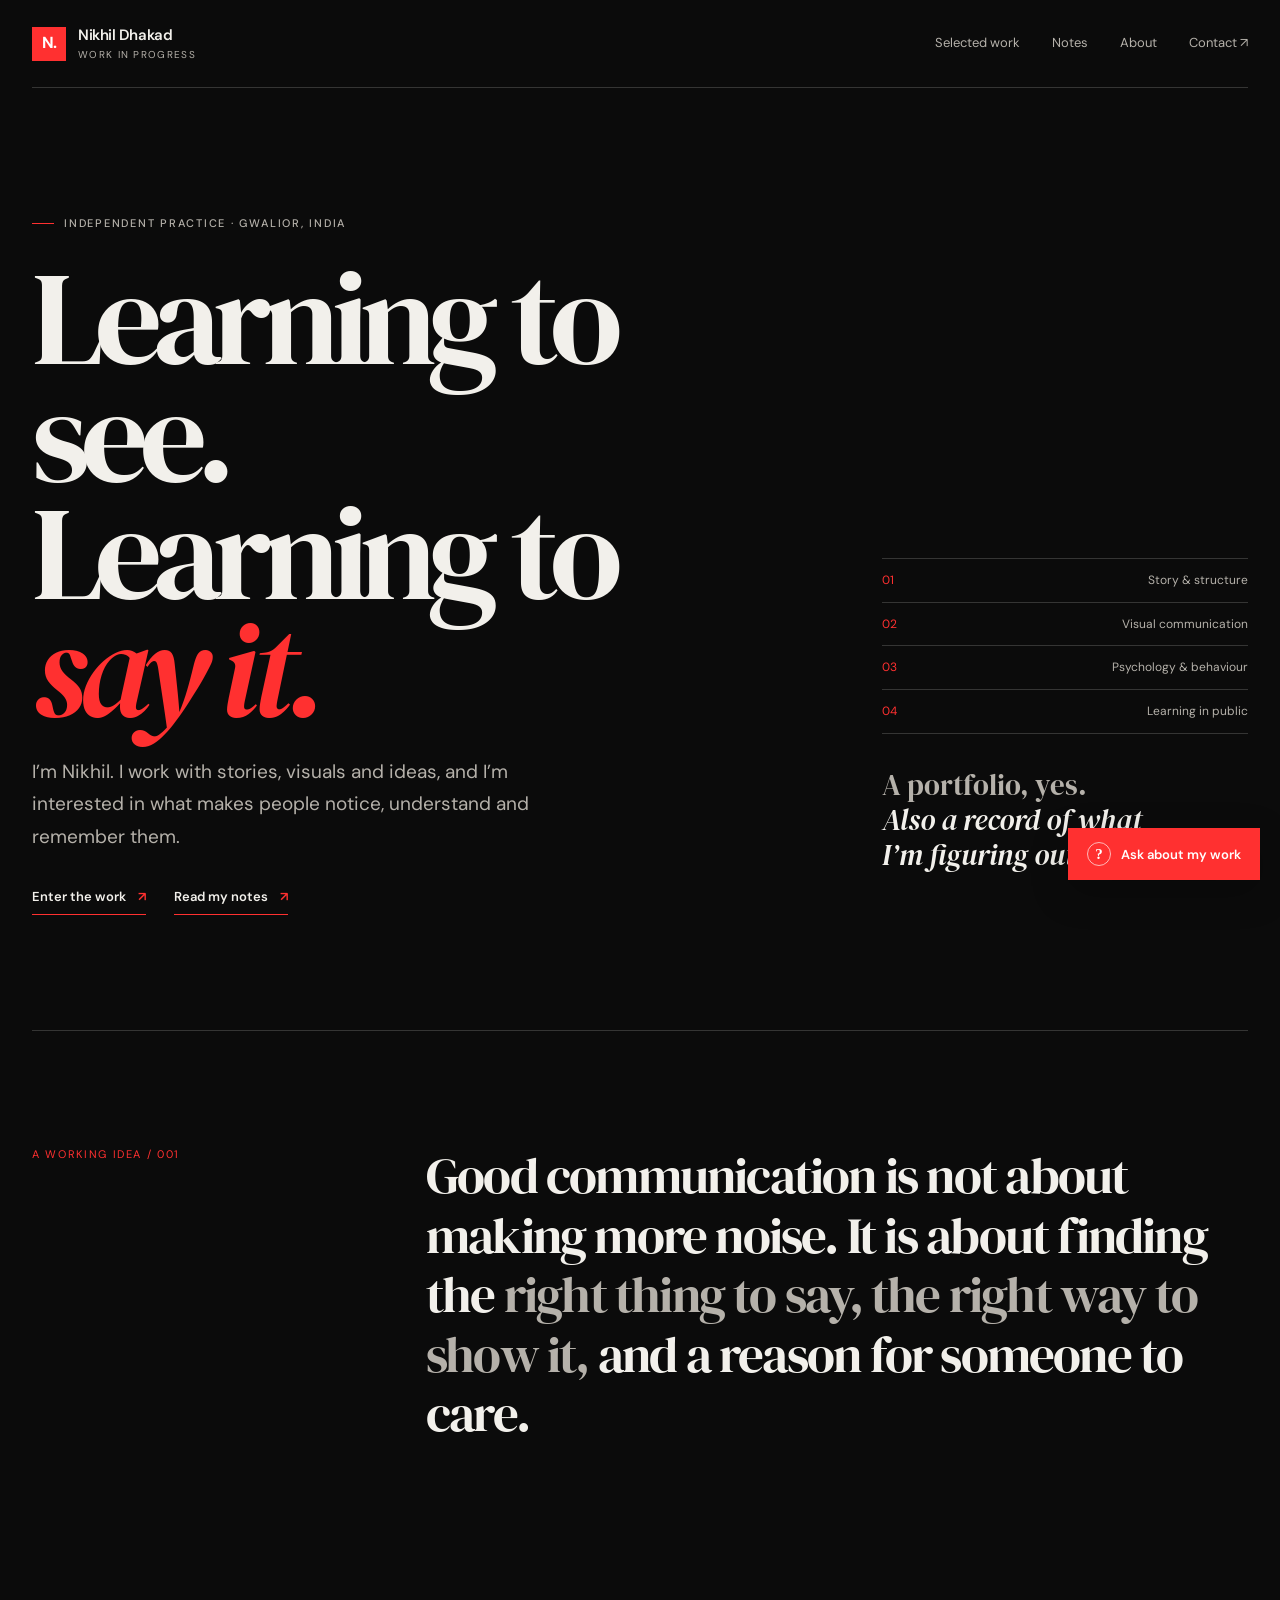
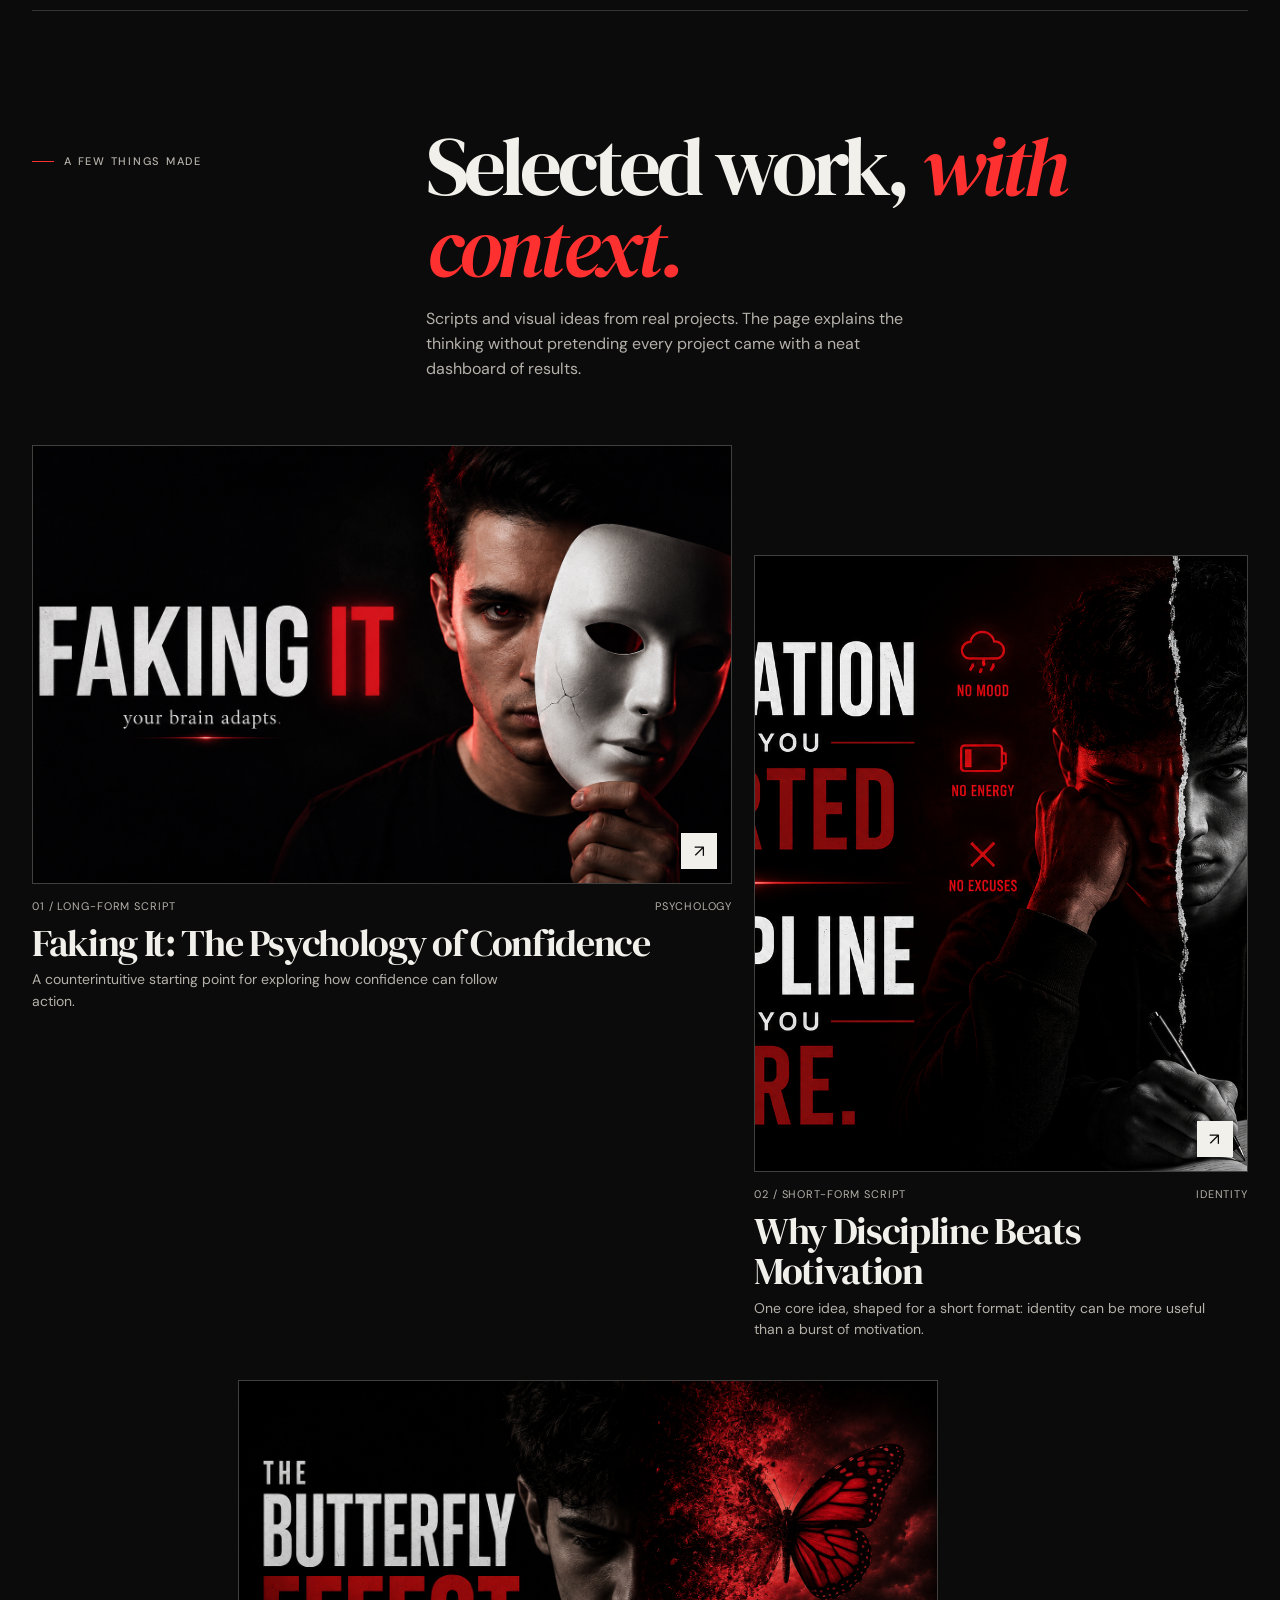
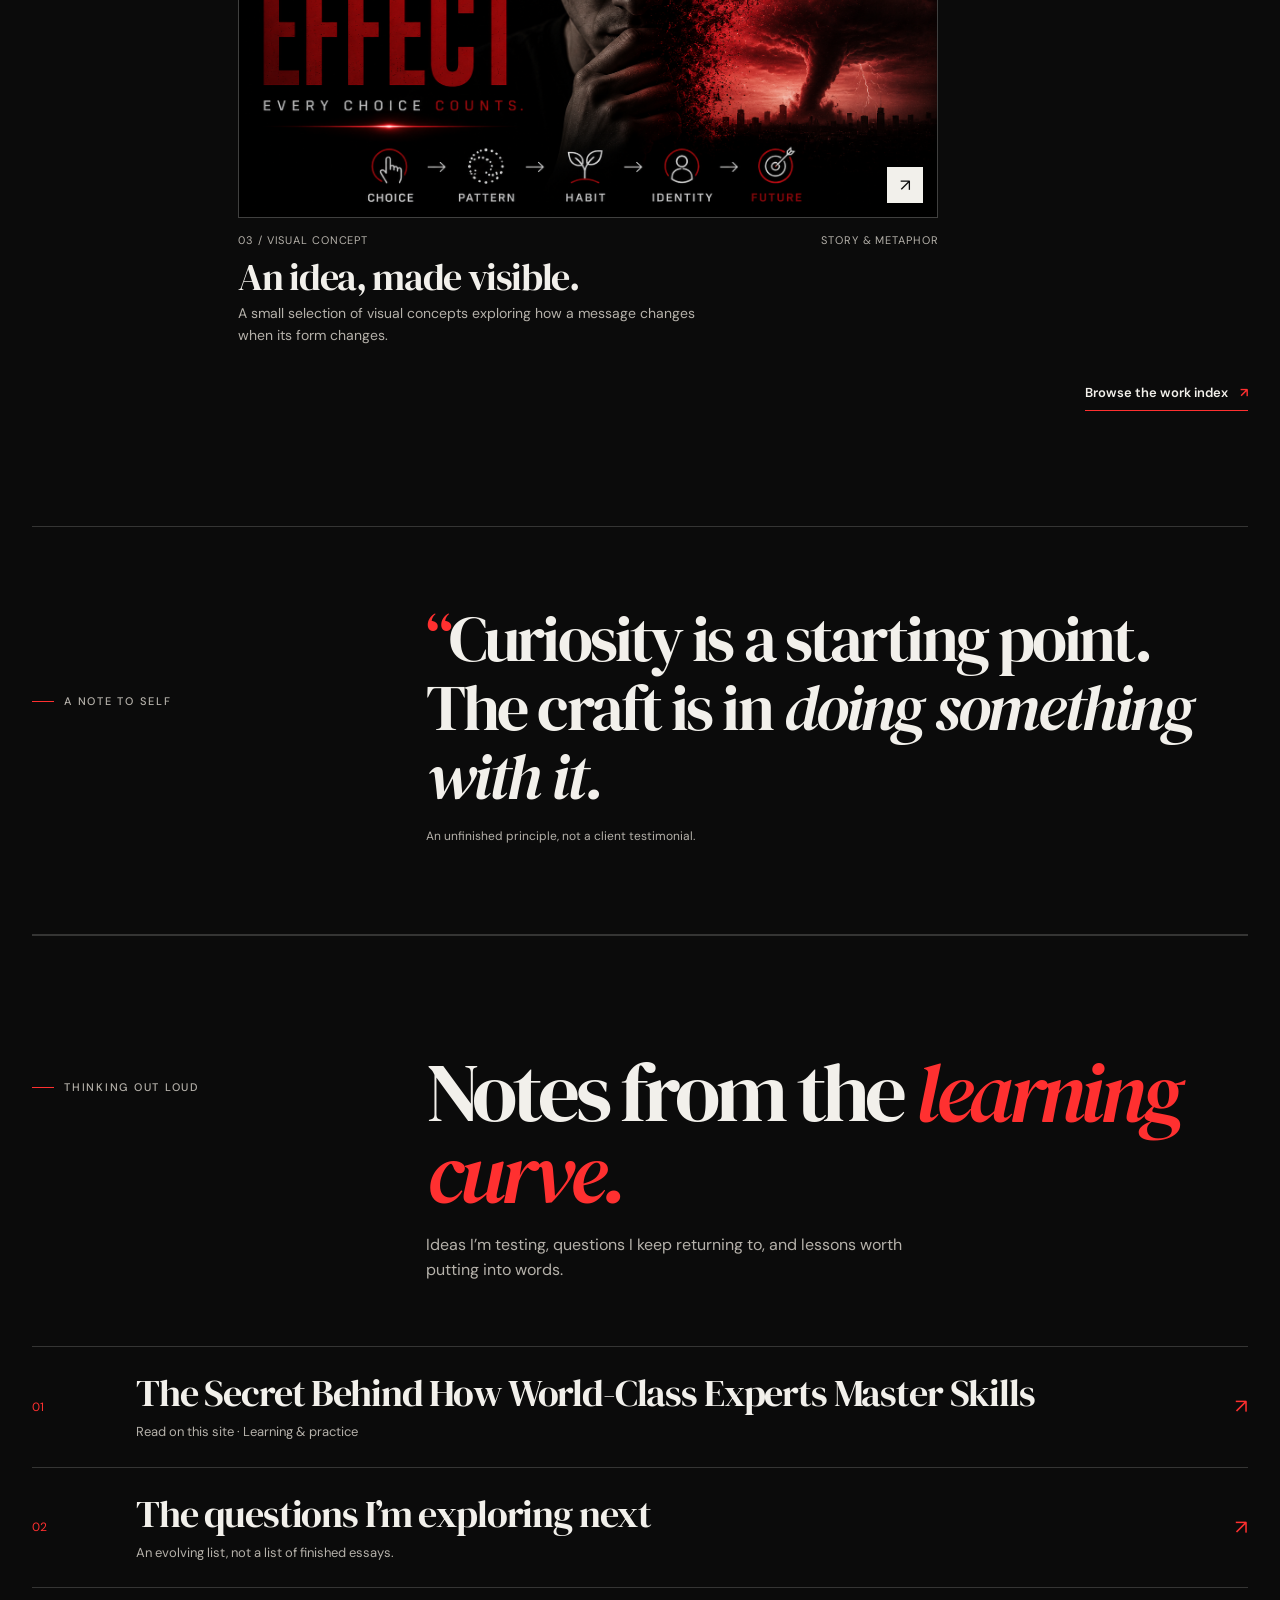
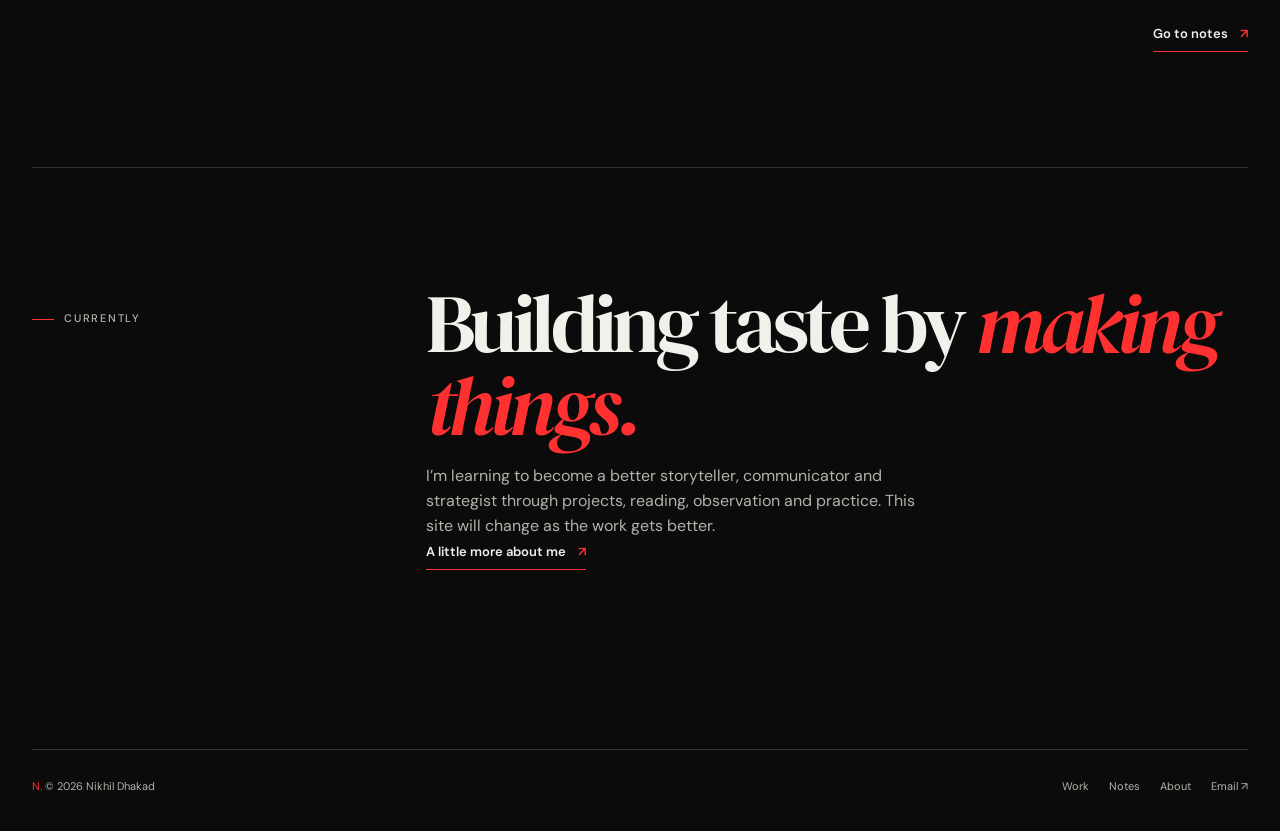
==== commit 3a813dc5: "Link home notes preview to on-site article" ====
--- a/index.html
+++ b/index.html
@@ -94,8 +94,8 @@
       <div><h2 id="notes-heading">Notes from the <em>learning curve.</em></h2><p>Ideas I’m testing, questions I keep returning to, and lessons worth putting into words.</p></div>
     </div>
     <div class="notes-preview">
-      <a class="note-row" href="https://medium.com/@nikhildhakad514/the-secret-behind-how-world-class-experts-master-skills-d757e140c136" target="_blank" rel="noopener noreferrer">
-        <span class="note-number">01</span><span><h3 class="note-title">The Secret Behind How World-Class Experts Master Skills</h3><p class="note-subtitle">Published on Medium · Learning & practice</p></span><span class="note-arrow">↗</span>
+      <a class="note-row" href="notes/mastering-skills.html">
+        <span class="note-number">01</span><span><h3 class="note-title">The Secret Behind How World-Class Experts Master Skills</h3><p class="note-subtitle">Read on this site · Learning & practice</p></span><span class="note-arrow">↗</span>
       </a>
       <a class="note-row" href="notes.html"><span class="note-number">02</span><span><h3 class="note-title">The questions I’m exploring next</h3><p class="note-subtitle">An evolving list, not a list of finished essays.</p></span><span class="note-arrow">↗</span></a>
     </div>
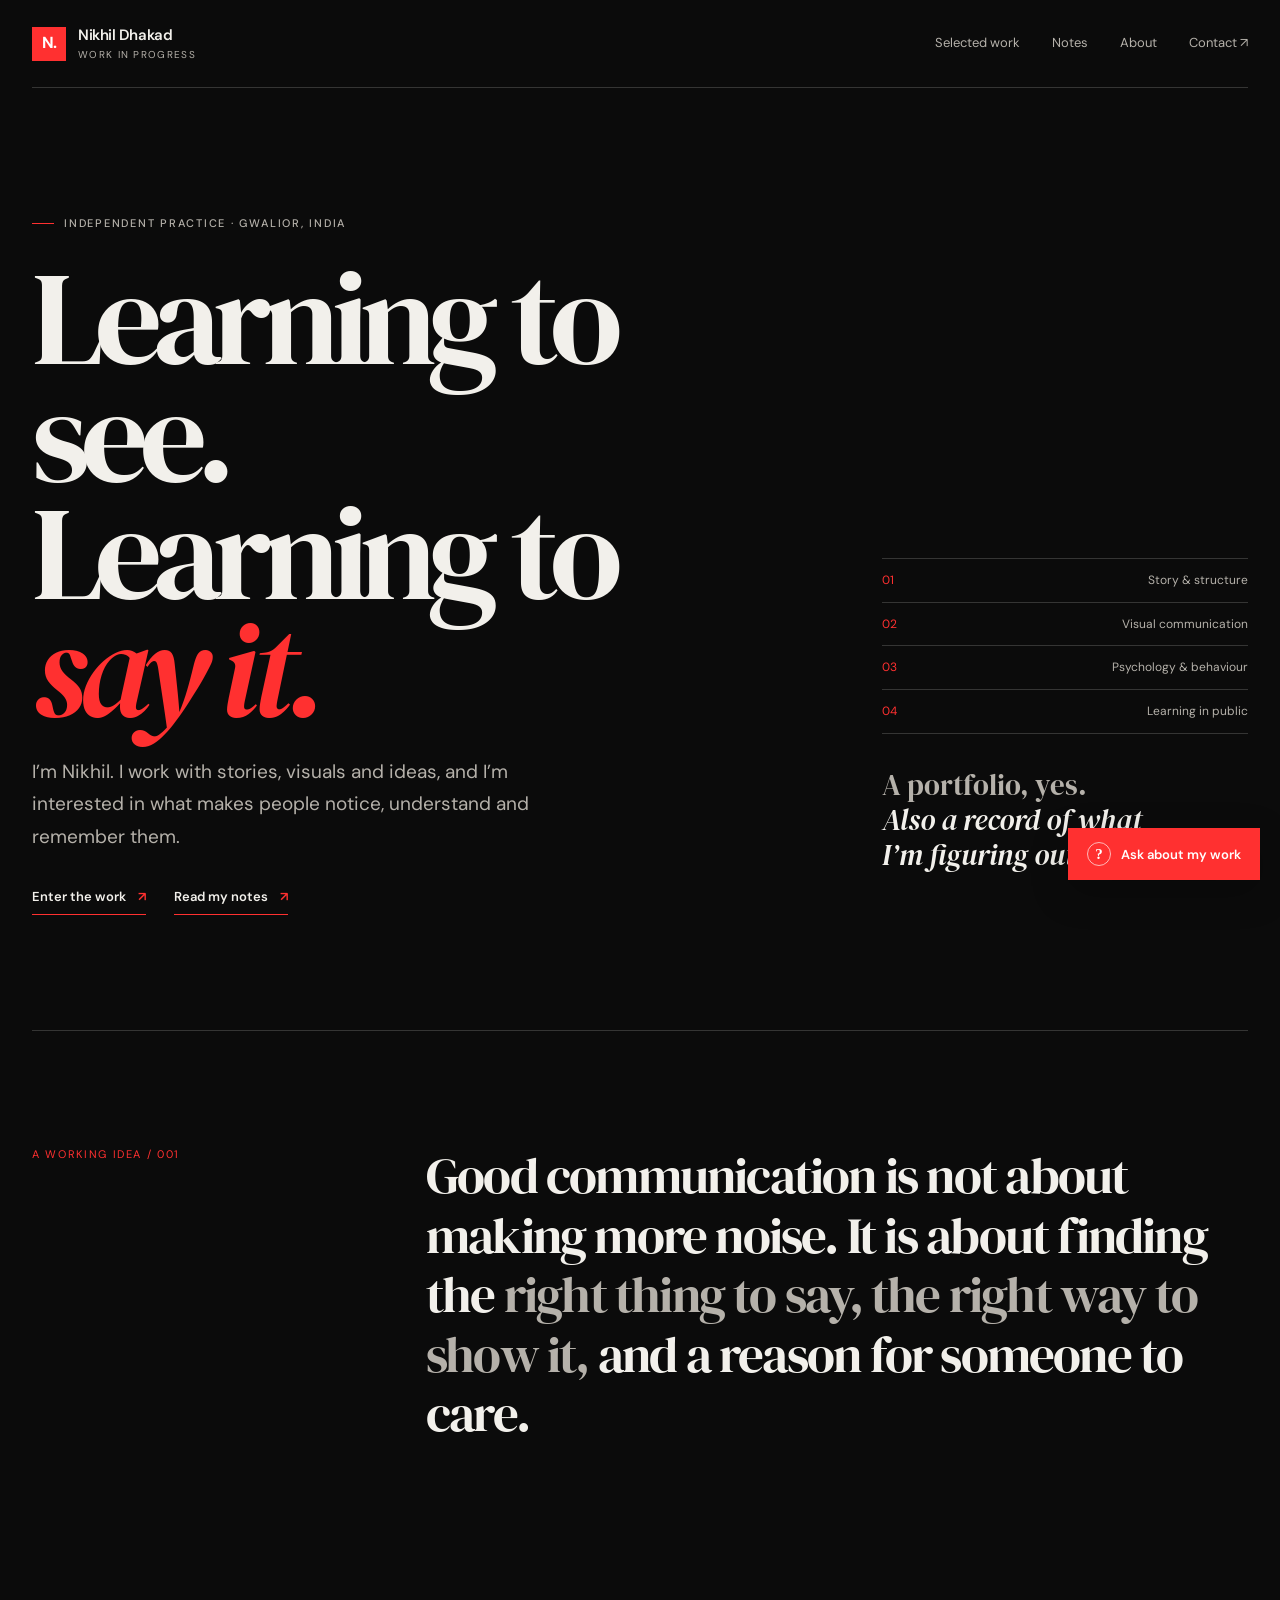
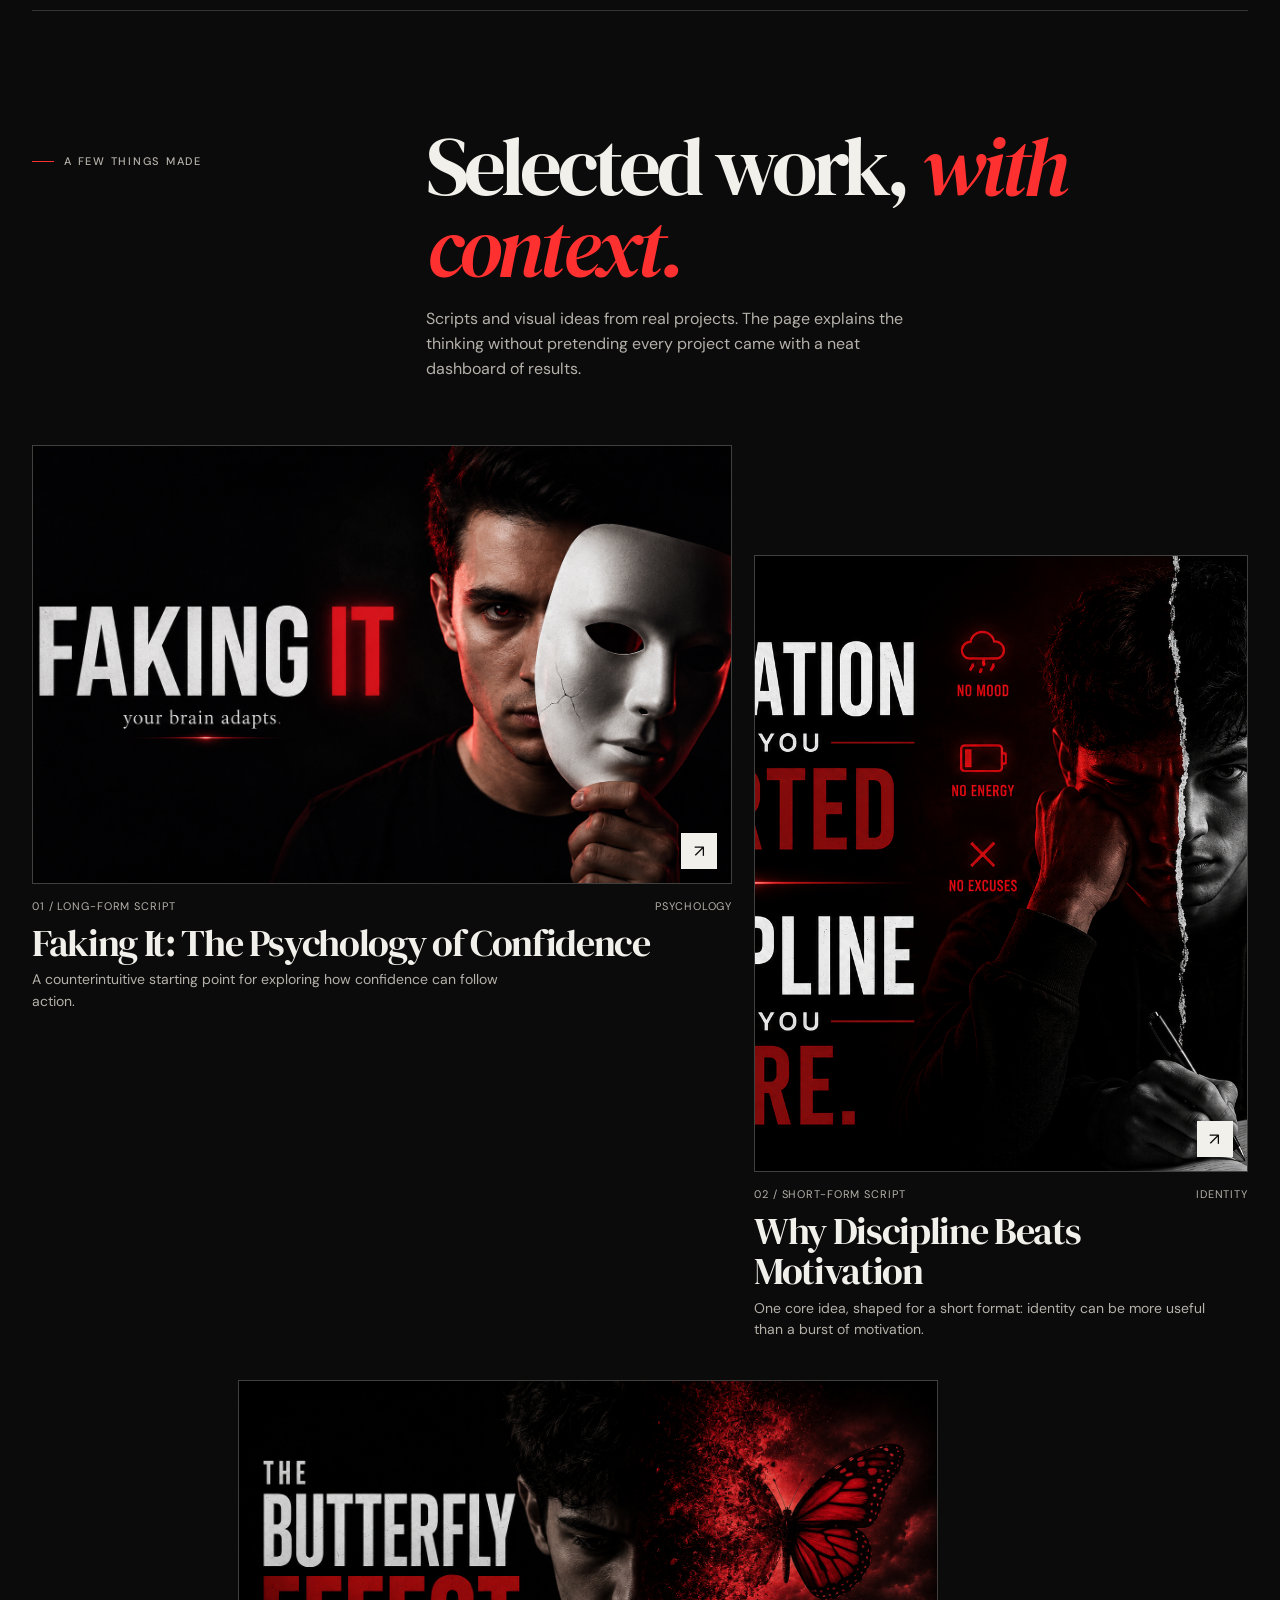
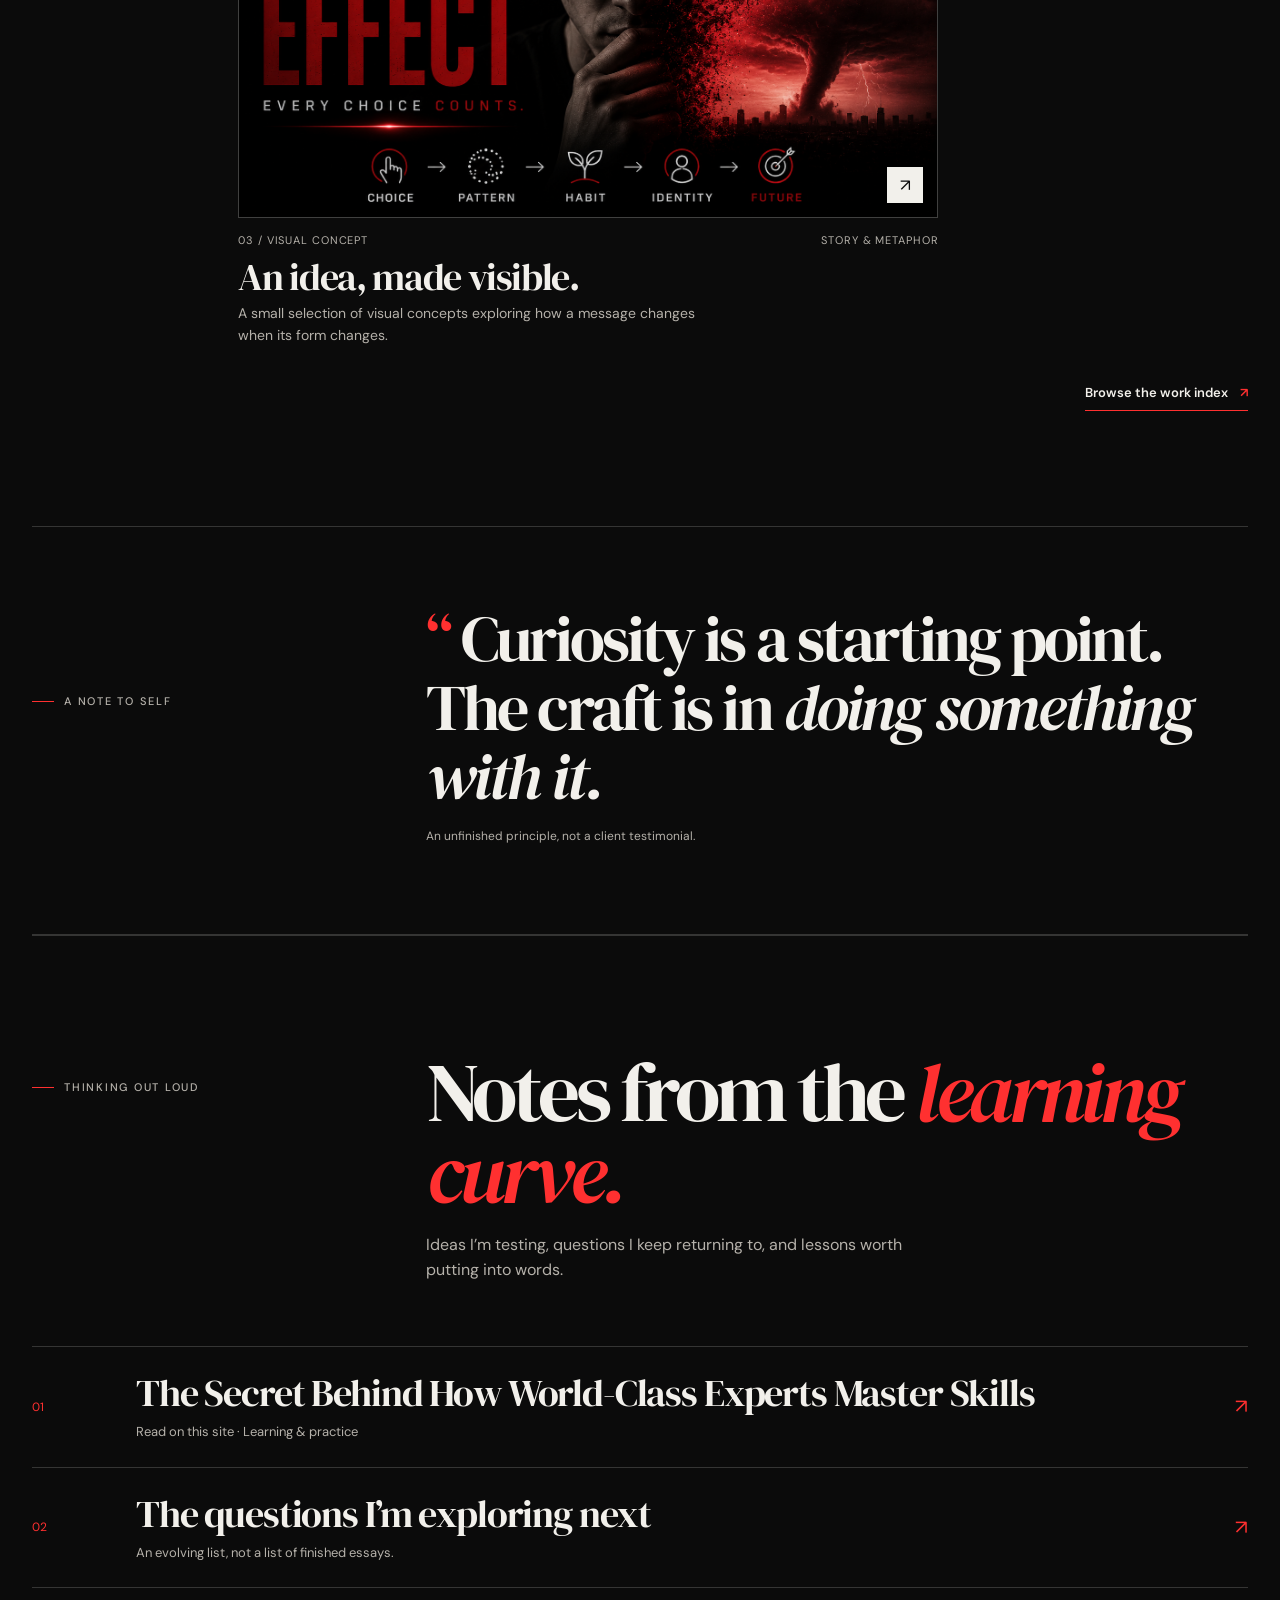
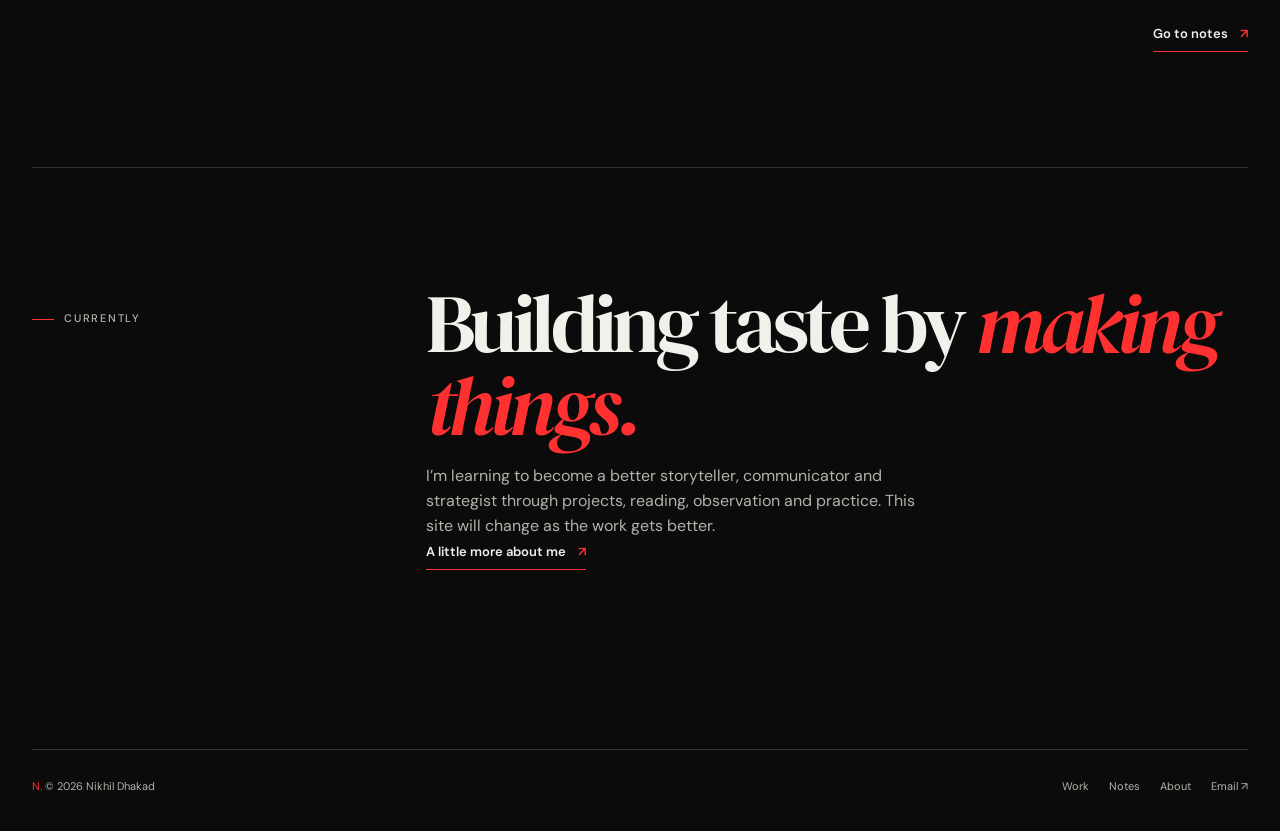
==== commit cfcb284a: "just a test" ====
--- a/index.html
+++ b/index.html
@@ -1,145 +1,387 @@
 <!doctype html>
 <html lang="en">
-<head>
-  <meta charset="utf-8">
-  <meta name="viewport" content="width=device-width, initial-scale=1">
-  <meta name="theme-color" content="#0b0b0b">
-  <title>Nikhil Dhakad — Work, questions & ideas</title>
-  <meta name="description" content="A personal field notebook for work in storytelling, content, visual communication, psychology, and the ideas in between.">
-  <link rel="canonical" href="https://nikhild.dpdns.org/">
-  <meta property="og:type" content="website">
-  <meta property="og:title" content="Nikhil Dhakad — Work, questions & ideas">
-  <meta property="og:description" content="Work, questions and ideas on storytelling, visual communication and human behaviour.">
-  <meta property="og:url" content="https://nikhild.dpdns.org/">
-  <meta name="twitter:card" content="summary">
-  <link rel="preconnect" href="https://fonts.googleapis.com">
-  <link rel="preconnect" href="https://fonts.gstatic.com" crossorigin>
-  <link href="https://fonts.googleapis.com/css2?family=DM+Sans:wght@400;500;600;700&family=DM+Serif+Display:ital@0;1&display=swap" rel="stylesheet">
-  <link rel="stylesheet" href="assets/css/style.css">
-  <script defer src="assets/js/script.js"></script>
-  <link rel="stylesheet" href="assets/css/faq-assistant.css">
-</head>
-<body>
-<a class="skip-link" href="#main">Skip to content</a>
-<header class="site-header">
-  <a class="brand" href="index.html" aria-label="Nikhil, home"><span class="brand-mark">N.</span><span class="brand-copy"><strong>Nikhil Dhakad</strong><span>Work in progress</span></span></a>
-  <button class="menu-toggle" type="button" aria-expanded="false" aria-controls="site-nav">Menu</button>
-  <nav class="site-nav" id="site-nav" aria-label="Main navigation">
-    <a href="work.html">Selected work</a><a href="notes.html">Notes</a><a href="about.html">About</a><a href="contact.html">Contact ↗</a>
-  </nav>
-</header>
-<main id="main">
-  <section class="hero wrap">
-    <div>
-      <p class="kicker">Independent practice · Gwalior, India</p>
-      <h1>Learning to see.<br>Learning to <em>say it.</em></h1>
-      <p class="hero-intro">I’m Nikhil. I work with stories, visuals and ideas, and I’m interested in what makes people notice, understand and remember them.</p>
-      <div class="hero-actions"><a class="text-link" href="work.html">Enter the work <span>↗</span></a><a class="text-link" href="notes.html">Read my notes <span>↗</span></a></div>
+  <head>
+    <meta charset="utf-8" />
+    <meta name="viewport" content="width=device-width, initial-scale=1" />
+    <meta name="theme-color" content="#0b0b0b" />
+    <title>Nikhil Dhakad — Work, questions & ideas</title>
+    <meta
+      name="description"
+      content="A personal field notebook for work in storytelling, content, visual communication, psychology, and the ideas in between."
+    />
+    <link rel="canonical" href="https://nikhild.dpdns.org/" />
+    <meta property="og:type" content="website" />
+    <meta
+      property="og:title"
+      content="Nikhil Dhakad — Work, questions & ideas"
+    />
+    <meta
+      property="og:description"
+      content="Work, questions and ideas on storytelling, visual communication and human behaviour."
+    />
+    <meta property="og:url" content="https://nikhild.dpdns.org/" />
+    <meta name="twitter:card" content="summary" />
+    <link rel="preconnect" href="https://fonts.googleapis.com" />
+    <link rel="preconnect" href="https://fonts.gstatic.com" crossorigin />
+    <link
+      href="https://fonts.googleapis.com/css2?family=DM+Sans:wght@400;500;600;700&family=DM+Serif+Display:ital@0;1&display=swap"
+      rel="stylesheet"
+    />
+    <link rel="stylesheet" href="assets/css/style.css" />
+    <script defer src="assets/js/script.js"></script>
+    <link rel="stylesheet" href="assets/css/faq-assistant.css" />
+  </head>
+
+  <body>
+    <a class="skip-link" href="#main">Skip to content</a>
+    <header class="site-header">
+      <a class="brand" href="index.html" aria-label="Nikhil, home"
+        ><span class="brand-mark">N.</span
+        ><span class="brand-copy"
+          ><strong>Nikhil Dhakad</strong><span>Work in progress</span></span
+        ></a
+      >
+      <button
+        class="menu-toggle"
+        type="button"
+        aria-expanded="false"
+        aria-controls="site-nav"
+      >
+        Menu
+      </button>
+      <nav class="site-nav" id="site-nav" aria-label="Main navigation">
+        <a href="work.html">Selected work</a><a href="notes.html">Notes</a
+        ><a href="about.html">About</a><a href="contact.html">Contact ↗</a>
+      </nav>
+    </header>
+    <main id="main">
+      <section class="hero wrap">
+        <div>
+          <p class="kicker">Independent practice · Gwalior, India</p>
+          <h1>Learning to see.<br />Learning to <em>say it.</em></h1>
+          <p class="hero-intro">
+            I’m Nikhil. I work with stories, visuals and ideas, and I’m
+            interested in what makes people notice, understand and remember
+            them.
+          </p>
+          <div class="hero-actions">
+            <a class="text-link" href="work.html"
+              >Enter the work <span>↗</span></a
+            ><a class="text-link" href="notes.html"
+              >Read my notes <span>↗</span></a
+            >
+          </div>
+        </div>
+        <aside class="hero-side" aria-label="Current areas of interest">
+          <div class="hero-index">
+            <div><span>01</span><span>Story & structure</span></div>
+            <div><span>02</span><span>Visual communication</span></div>
+            <div><span>03</span><span>Psychology & behaviour</span></div>
+            <div><span>04</span><span>Learning in public</span></div>
+          </div>
+          <p class="side-note">
+            A portfolio, yes.<br /><em
+              >Also a record of what I’m figuring out.</em
+            >
+          </p>
+        </aside>
+      </section>
+
+      <section class="section wrap">
+        <div class="thesis">
+          <p class="thesis-label">A working idea / 001</p>
+          <p class="thesis-copy">
+            Good communication is not about making more noise. It is about
+            finding the
+            <span>right thing to say, the right way to show it,</span> and a
+            reason for someone to care.
+          </p>
+        </div>
+      </section>
+
+      <section class="section wrap" aria-labelledby="work-heading">
+        <div class="section-heading">
+          <p class="kicker">A few things made</p>
+          <div>
+            <h2 id="work-heading">Selected work, <em>with context.</em></h2>
+            <p>
+              Scripts and visual ideas from real projects. The page explains the
+              thinking without pretending every project came with a neat
+              dashboard of results.
+            </p>
+          </div>
+        </div>
+        <div class="work-grid">
+          <a class="work-item" href="scripts/faking-it.html">
+            <div class="work-visual">
+              <img
+                src="assets/images/thumbnails/confidence-thumbnail.png"
+                alt="Thumbnail artwork for Faking It: The Psychology of Confidence"
+                loading="lazy"
+              />
+            </div>
+            <div class="work-meta">
+              <span>01 / Long-form script</span><span>Psychology</span>
+            </div>
+            <h3 class="work-title">Faking It: The Psychology of Confidence</h3>
+            <p class="work-desc">
+              A counterintuitive starting point for exploring how confidence can
+              follow action.
+            </p>
+          </a>
+          <a class="work-item" href="work.html#discipline">
+            <div class="work-visual">
+              <img
+                src="assets/images/thumbnails/discipline-vs-motivation.png"
+                alt="Thumbnail artwork for Why Discipline Beats Motivation"
+                loading="lazy"
+              />
+            </div>
+            <div class="work-meta">
+              <span>02 / Short-form script</span><span>Identity</span>
+            </div>
+            <h3 class="work-title">Why Discipline Beats Motivation</h3>
+            <p class="work-desc">
+              One core idea, shaped for a short format: identity can be more
+              useful than a burst of motivation.
+            </p>
+          </a>
+          <a class="work-item" href="work.html#visuals">
+            <div class="work-visual">
+              <img
+                src="assets/images/thumbnails/butterfly-effect.png"
+                alt="Visual concept artwork about the butterfly effect"
+                loading="lazy"
+              />
+            </div>
+            <div class="work-meta">
+              <span>03 / Visual concept</span><span>Story & metaphor</span>
+            </div>
+            <h3 class="work-title">An idea, made visible.</h3>
+            <p class="work-desc">
+              A small selection of visual concepts exploring how a message
+              changes when its form changes.
+            </p>
+          </a>
+        </div>
+        <div class="section-foot">
+          <a class="text-link" href="work.html"
+            >Browse the work index <span>↗</span></a
+          >
+        </div>
+      </section>
+
+      <section class="wrap quote-band">
+        <p class="kicker">A note to self</p>
+        <blockquote>
+          Curiosity is a starting point. The craft is in
+          <em>doing something with it.</em>
+        </blockquote>
+        <p class="quote-credit">
+          An unfinished principle, not a client testimonial.
+        </p>
+      </section>
+
+      <section class="section wrap" aria-labelledby="notes-heading">
+        <div class="section-heading">
+          <p class="kicker">Thinking out loud</p>
+          <div>
+            <h2 id="notes-heading">Notes from the <em>learning curve.</em></h2>
+            <p>
+              Ideas I’m testing, questions I keep returning to, and lessons
+              worth putting into words.
+            </p>
+          </div>
+        </div>
+        <div class="notes-preview">
+          <a class="note-row" href="notes/mastering-skills.html">
+            <span class="note-number">01</span>
+            <div>
+              <h3 class="note-title">
+                The Secret Behind How World-Class Experts Master Skills
+              </h3>
+              <p class="note-subtitle">
+                Read on this site · Learning & practice
+              </p>
+            </div>
+            <span class="note-arrow">↗</span>
+          </a>
+          <a class="note-row" href="notes.html"
+            ><span class="note-number">02</span>
+            <div>
+              <h3 class="note-title">The questions I’m exploring next</h3>
+              <p class="note-subtitle">
+                An evolving list, not a list of finished essays.
+              </p>
+            </div>
+            <span class="note-arrow">↗</span></a
+          >
+        </div>
+        <div class="section-foot">
+          <a class="text-link" href="notes.html">Go to notes <span>↗</span></a>
+        </div>
+      </section>
+
+      <section class="section wrap">
+        <div class="section-heading">
+          <p class="kicker">Currently</p>
+          <div>
+            <h2>Building taste by <em>making things.</em></h2>
+            <p>
+              I’m learning to become a better storyteller, communicator and
+              strategist through projects, reading, observation and practice.
+              This site will change as the work gets better.
+            </p>
+            <a class="text-link" href="about.html"
+              >A little more about me <span>↗</span></a
+            >
+          </div>
+        </div>
+      </section>
+    </main>
+    <footer class="site-footer">
+      <div><span class="footer-mark">N.</span> © 2026 Nikhil Dhakad</div>
+      <div class="footer-links">
+        <a href="work.html">Work</a><a href="notes.html">Notes</a
+        ><a href="about.html">About</a
+        ><a href="mailto:nikhildhakad514@gmail.com">Email ↗</a>
+      </div>
+    </footer>
+
+    <div class="faq-assistant" data-faq-assistant>
+      <section
+        class="faq-panel"
+        id="portfolio-faq-panel"
+        role="region"
+        aria-labelledby="portfolio-faq-title"
+        hidden
+      >
+        <header class="faq-panel-header">
+          <div>
+            <p class="faq-panel-kicker">A small guide</p>
+            <h2 class="faq-panel-title" id="portfolio-faq-title">
+              Ask about my work.
+            </h2>
+            <p class="faq-panel-subtitle">
+              Choose a question to explore this portfolio.
+            </p>
+          </div>
+          <button
+            class="faq-close"
+            type="button"
+            aria-label="Close FAQ assistant"
+          >
+            ×
+          </button>
+        </header>
+        <div class="faq-panel-body">
+          <p class="faq-list-label">Frequently asked</p>
+          <div class="faq-questions">
+            <button
+              class="faq-question"
+              type="button"
+              aria-expanded="false"
+              aria-controls="faq-answer-services"
+            >
+              What do you do?
+            </button>
+            <div class="faq-answer" id="faq-answer-services" hidden>
+              <p>
+                I work across graphic design, content writing, scriptwriting and
+                content strategy. I can also help with video shooting; video
+                editing is not currently part of my offer.
+              </p>
+              <p><a href="about.html">More about me ↗</a></p>
+            </div>
+            <button
+              class="faq-question"
+              type="button"
+              aria-expanded="false"
+              aria-controls="faq-answer-work"
+            >
+              Where can I see your work?
+            </button>
+            <div class="faq-answer" id="faq-answer-work" hidden>
+              <p>
+                The work index brings together selected scripts and visual
+                concepts, with context about the idea and approach behind each
+                piece.
+              </p>
+              <p><a href="work.html">Explore selected work ↗</a></p>
+            </div>
+            <button
+              class="faq-question"
+              type="button"
+              aria-expanded="false"
+              aria-controls="faq-answer-strategy"
+            >
+              How do you approach content strategy?
+            </button>
+            <div class="faq-answer" id="faq-answer-strategy" hidden>
+              <p>
+                I start by understanding the audience, the message and what the
+                content needs to accomplish, then shape the idea and format
+                around that purpose. I’m developing this practice through real
+                projects, research and deliberate learning.
+              </p>
+            </div>
+            <button
+              class="faq-question"
+              type="button"
+              aria-expanded="false"
+              aria-controls="faq-answer-hire"
+            >
+              Can I work with you?
+            </button>
+            <div class="faq-answer" id="faq-answer-hire" hidden>
+              <p>
+                Send a short brief with the project, deliverables and timeline.
+                I’ll review the details and get back to you.
+              </p>
+              <p>
+                <a href="contact.html">Contact details ↗</a> ·
+                <a
+                  href="mailto:nikhildhakad514@gmail.com?subject=Project%20enquiry"
+                  >Email me ↗</a
+                >
+              </p>
+            </div>
+            <button
+              class="faq-question"
+              type="button"
+              aria-expanded="false"
+              aria-controls="faq-answer-notes"
+            >
+              Where can I read your ideas?
+            </button>
+            <div class="faq-answer" id="faq-answer-notes" hidden>
+              <p>
+                The Notes page links to published writing and lists questions
+                I’m exploring. Topics marked as questions are not presented as
+                finished essays.
+              </p>
+              <p><a href="notes.html">Read the notes ↗</a></p>
+            </div>
+          </div>
+        </div>
+        <footer class="faq-panel-footer">
+          This is a fixed FAQ, not an AI chatbot.
+          <a href="mailto:nikhildhakad514@gmail.com"
+            >Still curious? Send a note ↗</a
+          >
+        </footer>
+      </section>
+      <button
+        class="faq-launcher"
+        type="button"
+        aria-expanded="false"
+        aria-controls="portfolio-faq-panel"
+        aria-label="Open portfolio FAQ assistant"
+      >
+        <span class="faq-launcher-mark" aria-hidden="true">?</span
+        ><span>Ask about my work</span>
+      </button>
     </div>
-    <aside class="hero-side" aria-label="Current areas of interest">
-      <div class="hero-index">
-        <div><span>01</span><span>Story & structure</span></div>
-        <div><span>02</span><span>Visual communication</span></div>
-        <div><span>03</span><span>Psychology & behaviour</span></div>
-        <div><span>04</span><span>Learning in public</span></div>
-      </div>
-      <p class="side-note">A portfolio, yes.<br><em>Also a record of what I’m figuring out.</em></p>
-    </aside>
-  </section>
-
-  <section class="section wrap">
-    <div class="thesis">
-      <p class="thesis-label">A working idea / 001</p>
-      <p class="thesis-copy">Good communication is not about making more noise. It is about finding the <span>right thing to say, the right way to show it,</span> and a reason for someone to care.</p>
-    </div>
-  </section>
-
-  <section class="section wrap" aria-labelledby="work-heading">
-    <div class="section-heading">
-      <p class="kicker">A few things made</p>
-      <div><h2 id="work-heading">Selected work, <em>with context.</em></h2><p>Scripts and visual ideas from real projects. The page explains the thinking without pretending every project came with a neat dashboard of results.</p></div>
-    </div>
-    <div class="work-grid">
-      <a class="work-item" href="work.html#confidence">
-        <div class="work-visual"><img src="assets/images/thumbnails/confidence-thumbnail.png" alt="Thumbnail artwork for Faking It: The Psychology of Confidence" loading="lazy"></div>
-        <div class="work-meta"><span>01 / Long-form script</span><span>Psychology</span></div>
-        <h3 class="work-title">Faking It: The Psychology of Confidence</h3>
-        <p class="work-desc">A counterintuitive starting point for exploring how confidence can follow action.</p>
-      </a>
-      <a class="work-item" href="work.html#discipline">
-        <div class="work-visual"><img src="assets/images/thumbnails/discipline-vs-motivation.png" alt="Thumbnail artwork for Why Discipline Beats Motivation" loading="lazy"></div>
-        <div class="work-meta"><span>02 / Short-form script</span><span>Identity</span></div>
-        <h3 class="work-title">Why Discipline Beats Motivation</h3>
-        <p class="work-desc">One core idea, shaped for a short format: identity can be more useful than a burst of motivation.</p>
-      </a>
-      <a class="work-item" href="work.html#visuals">
-        <div class="work-visual"><img src="assets/images/thumbnails/butterfly-effect.png" alt="Visual concept artwork about the butterfly effect" loading="lazy"></div>
-        <div class="work-meta"><span>03 / Visual concept</span><span>Story & metaphor</span></div>
-        <h3 class="work-title">An idea, made visible.</h3>
-        <p class="work-desc">A small selection of visual concepts exploring how a message changes when its form changes.</p>
-      </a>
-    </div>
-    <div class="section-foot"><a class="text-link" href="work.html">Browse the work index <span>↗</span></a></div>
-  </section>
-
-  <section class="wrap quote-band">
-    <p class="kicker">A note to self</p>
-    <blockquote>Curiosity is a starting point. The craft is in <em>doing something with it.</em></blockquote>
-    <p class="quote-credit">An unfinished principle, not a client testimonial.</p>
-  </section>
-
-  <section class="section wrap" aria-labelledby="notes-heading">
-    <div class="section-heading">
-      <p class="kicker">Thinking out loud</p>
-      <div><h2 id="notes-heading">Notes from the <em>learning curve.</em></h2><p>Ideas I’m testing, questions I keep returning to, and lessons worth putting into words.</p></div>
-    </div>
-    <div class="notes-preview">
-      <a class="note-row" href="notes/mastering-skills.html">
-        <span class="note-number">01</span><span><h3 class="note-title">The Secret Behind How World-Class Experts Master Skills</h3><p class="note-subtitle">Read on this site · Learning & practice</p></span><span class="note-arrow">↗</span>
-      </a>
-      <a class="note-row" href="notes.html"><span class="note-number">02</span><span><h3 class="note-title">The questions I’m exploring next</h3><p class="note-subtitle">An evolving list, not a list of finished essays.</p></span><span class="note-arrow">↗</span></a>
-    </div>
-    <div class="section-foot"><a class="text-link" href="notes.html">Go to notes <span>↗</span></a></div>
-  </section>
-
-  <section class="section wrap">
-    <div class="section-heading">
-      <p class="kicker">Currently</p>
-      <div><h2>Building taste by <em>making things.</em></h2><p>I’m learning to become a better storyteller, communicator and strategist through projects, reading, observation and practice. This site will change as the work gets better.</p><a class="text-link" href="about.html">A little more about me <span>↗</span></a></div>
-    </div>
-  </section>
-</main>
-<footer class="site-footer"><div><span class="footer-mark">N.</span> © 2026 Nikhil Dhakad</div><div class="footer-links"><a href="work.html">Work</a><a href="notes.html">Notes</a><a href="about.html">About</a><a href="mailto:nikhildhakad514@gmail.com">Email ↗</a></div></footer>
-
-<div class="faq-assistant" data-faq-assistant>
-  <section class="faq-panel" id="portfolio-faq-panel" role="region" aria-labelledby="portfolio-faq-title" hidden>
-    <header class="faq-panel-header">
-      <div>
-        <p class="faq-panel-kicker">A small guide</p>
-        <h2 class="faq-panel-title" id="portfolio-faq-title">Ask about my work.</h2>
-        <p class="faq-panel-subtitle">Choose a question to explore this portfolio.</p>
-      </div>
-      <button class="faq-close" type="button" aria-label="Close FAQ assistant">×</button>
-    </header>
-    <div class="faq-panel-body">
-      <p class="faq-list-label">Frequently asked</p>
-      <div class="faq-questions">
-        <button class="faq-question" type="button" aria-expanded="false" aria-controls="faq-answer-services">What do you do?</button>
-        <div class="faq-answer" id="faq-answer-services" hidden><p>I work across graphic design, content writing, scriptwriting and content strategy. I can also help with video shooting; video editing is not currently part of my offer.</p><p><a href="about.html">More about me ↗</a></p></div>
-        <button class="faq-question" type="button" aria-expanded="false" aria-controls="faq-answer-work">Where can I see your work?</button>
-        <div class="faq-answer" id="faq-answer-work" hidden><p>The work index brings together selected scripts and visual concepts, with context about the idea and approach behind each piece.</p><p><a href="work.html">Explore selected work ↗</a></p></div>
-        <button class="faq-question" type="button" aria-expanded="false" aria-controls="faq-answer-strategy">How do you approach content strategy?</button>
-        <div class="faq-answer" id="faq-answer-strategy" hidden><p>I start by understanding the audience, the message and what the content needs to accomplish, then shape the idea and format around that purpose. I’m developing this practice through real projects, research and deliberate learning.</p></div>
-        <button class="faq-question" type="button" aria-expanded="false" aria-controls="faq-answer-hire">Can I work with you?</button>
-        <div class="faq-answer" id="faq-answer-hire" hidden><p>Send a short brief with the project, deliverables and timeline. I’ll review the details and get back to you.</p><p><a href="contact.html">Contact details ↗</a> · <a href="mailto:nikhildhakad514@gmail.com?subject=Project%20enquiry">Email me ↗</a></p></div>
-        <button class="faq-question" type="button" aria-expanded="false" aria-controls="faq-answer-notes">Where can I read your ideas?</button>
-        <div class="faq-answer" id="faq-answer-notes" hidden><p>The Notes page links to published writing and lists questions I’m exploring. Topics marked as questions are not presented as finished essays.</p><p><a href="notes.html">Read the notes ↗</a></p></div>
-      </div>
-    </div>
-    <footer class="faq-panel-footer">This is a fixed FAQ, not an AI chatbot. <a href="mailto:nikhildhakad514@gmail.com">Still curious? Send a note ↗</a></footer>
-  </section>
-  <button class="faq-launcher" type="button" aria-expanded="false" aria-controls="portfolio-faq-panel" aria-label="Open portfolio FAQ assistant"><span class="faq-launcher-mark" aria-hidden="true">?</span><span>Ask about my work</span></button>
-</div>
-<script defer src="assets/js/faq-assistant.js"></script>
-</body>
-</html>+    <script defer src="assets/js/faq-assistant.js"></script>
+  </body>
+</html>
--- a/assets/css/style.css
+++ b/assets/css/style.css
@@ -96,7 +96,9 @@
 .project { display: grid; grid-template-columns: minmax(0, .75fr) minmax(0, 1.25fr); gap: clamp(28px, 5vw, 76px); padding-block: clamp(42px, 7vw, 88px); border-top: 1px solid var(--line); }
 .project:nth-of-type(even) .project-media { order: 2; }
 .project-media { align-self: start; }
-.project-media img { width: 100%; aspect-ratio: 4 / 3; object-fit: cover; background: #171717; border: 1px solid var(--line); }
+.project-media img { display: block; width: 100%; height: auto; aspect-ratio: auto; object-fit: contain; background: #171717; border: 1px solid var(--line); }
+/* Artwork with embedded typography must never be cropped to fit a landscape card. */
+.project-media--portrait img { width: 100%; max-height: min(78vh, 760px); aspect-ratio: 9 / 16; object-fit: contain; object-position: center top; }
 .project-copy { padding-top: 4px; }
 .project-no { color: var(--red); font-size: 11px; letter-spacing: .14em; text-transform: uppercase; }
 .project h2 { margin: 18px 0 16px; font-family: var(--serif); font-size: clamp(35px, 5vw, 62px); font-weight: 400; letter-spacing: -.05em; line-height: .98; }
@@ -107,7 +109,7 @@
 .project-link { display: inline-flex; gap: 10px; align-items: center; margin-top: 6px; padding-bottom: 7px; border-bottom: 1px solid var(--red); font-size: 13px; }
 .visual-index { display: grid; grid-template-columns: repeat(4, minmax(0, 1fr)); gap: 12px; }
 .visual-index figure { margin: 0; }
-.visual-index img { width: 100%; aspect-ratio: 3 / 4; object-fit: cover; background: #171717; border: 1px solid var(--line); }
+.visual-index img { display: block; width: 100%; height: auto; aspect-ratio: 3 / 4; object-fit: contain; object-position: center; background: #171717; border: 1px solid var(--line); }
 .visual-index figcaption { padding-top: 10px; color: var(--paper-dim); font-size: 11px; }
 .editorial-copy { display: grid; grid-template-columns: .45fr 1fr; gap: 24px; }
 .editorial-copy .copy-label { color: var(--red); font-size: 11px; letter-spacing: .14em; text-transform: uppercase; }
@@ -154,7 +156,8 @@
   .quote-credit { grid-column: 1; margin-top: 0; }
   .project { grid-template-columns: 1fr; gap: 25px; }
   .project:nth-of-type(even) .project-media { order: 0; }
-  .project-media img { aspect-ratio: 16 / 10; }
+  .project-media img { aspect-ratio: auto; }
+  .project-media--portrait img { width: min(100%, 440px); max-height: none; aspect-ratio: auto; margin-inline: auto; }
   .project-details { gap: 18px; }
   .visual-index { grid-template-columns: repeat(2, minmax(0, 1fr)); gap: 20px 12px; }
   .note-row { grid-template-columns: 35px minmax(0, 1fr) auto; gap: 12px; }
